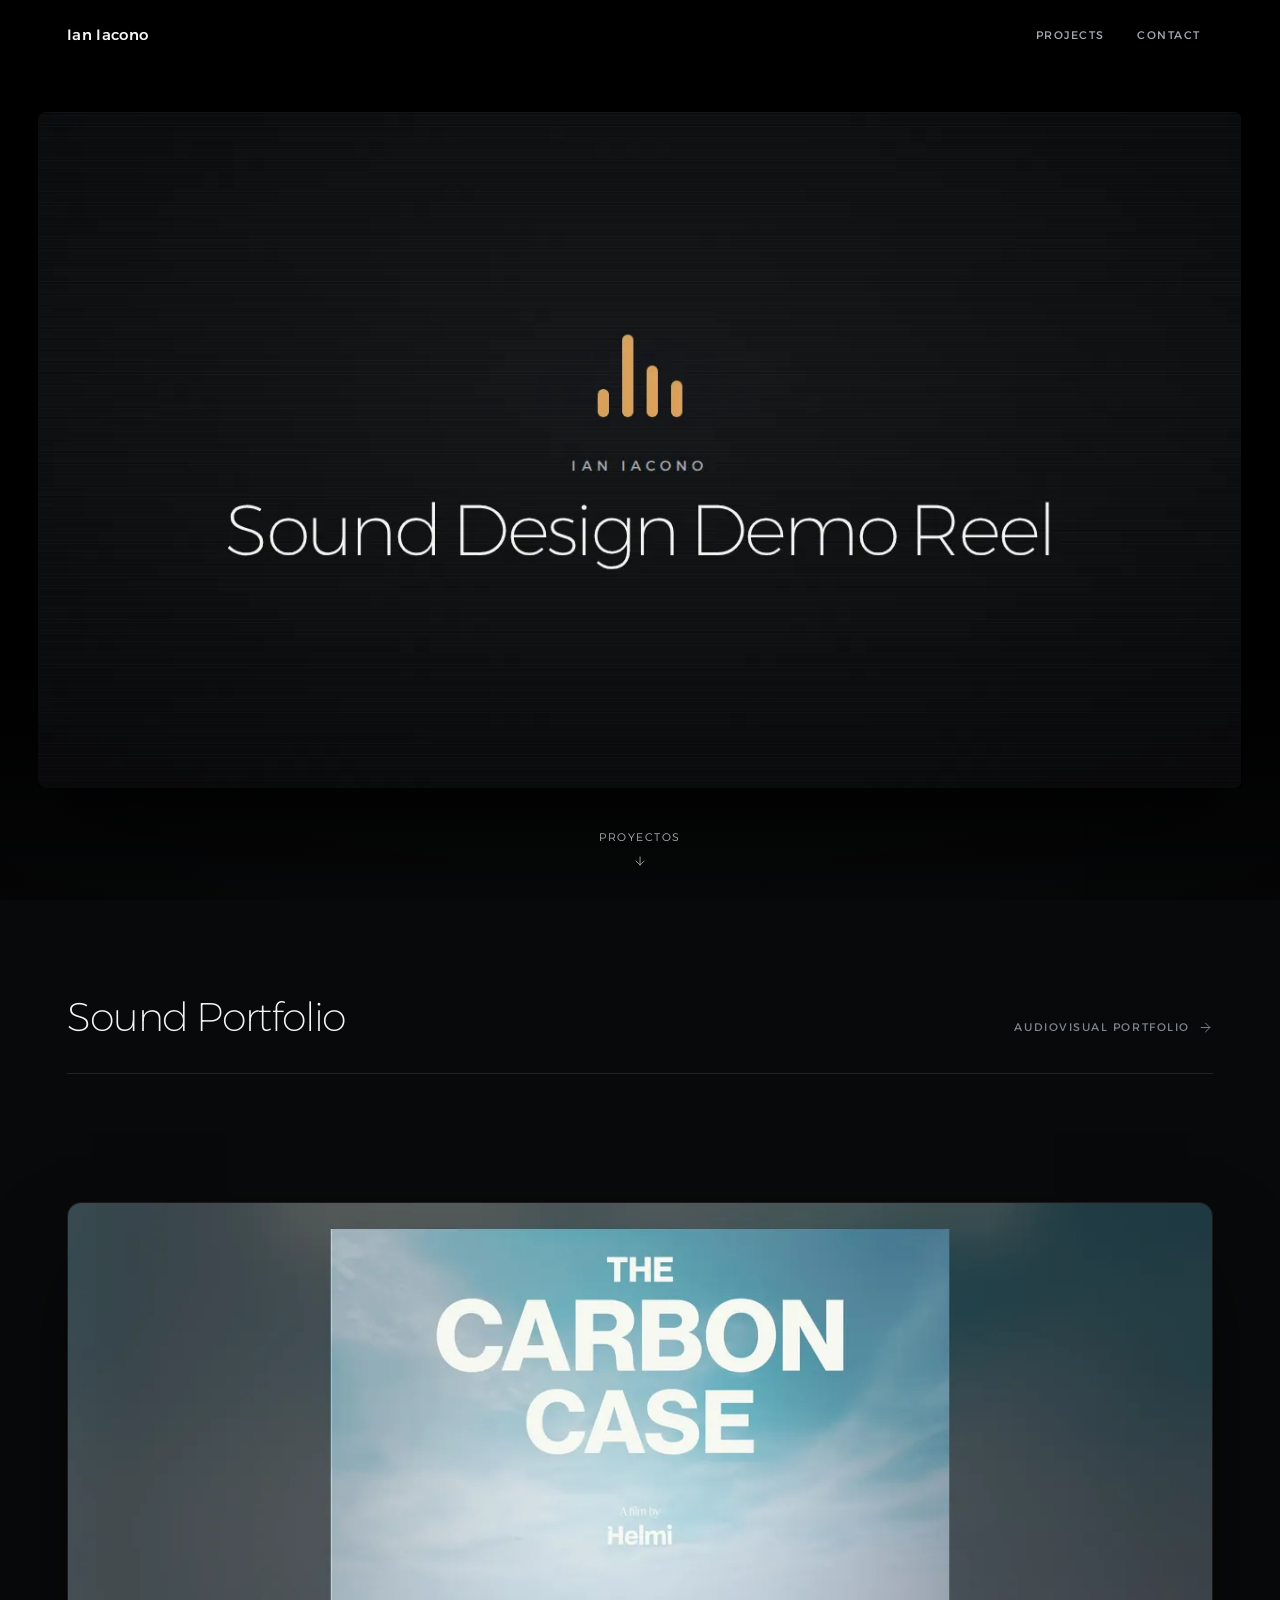
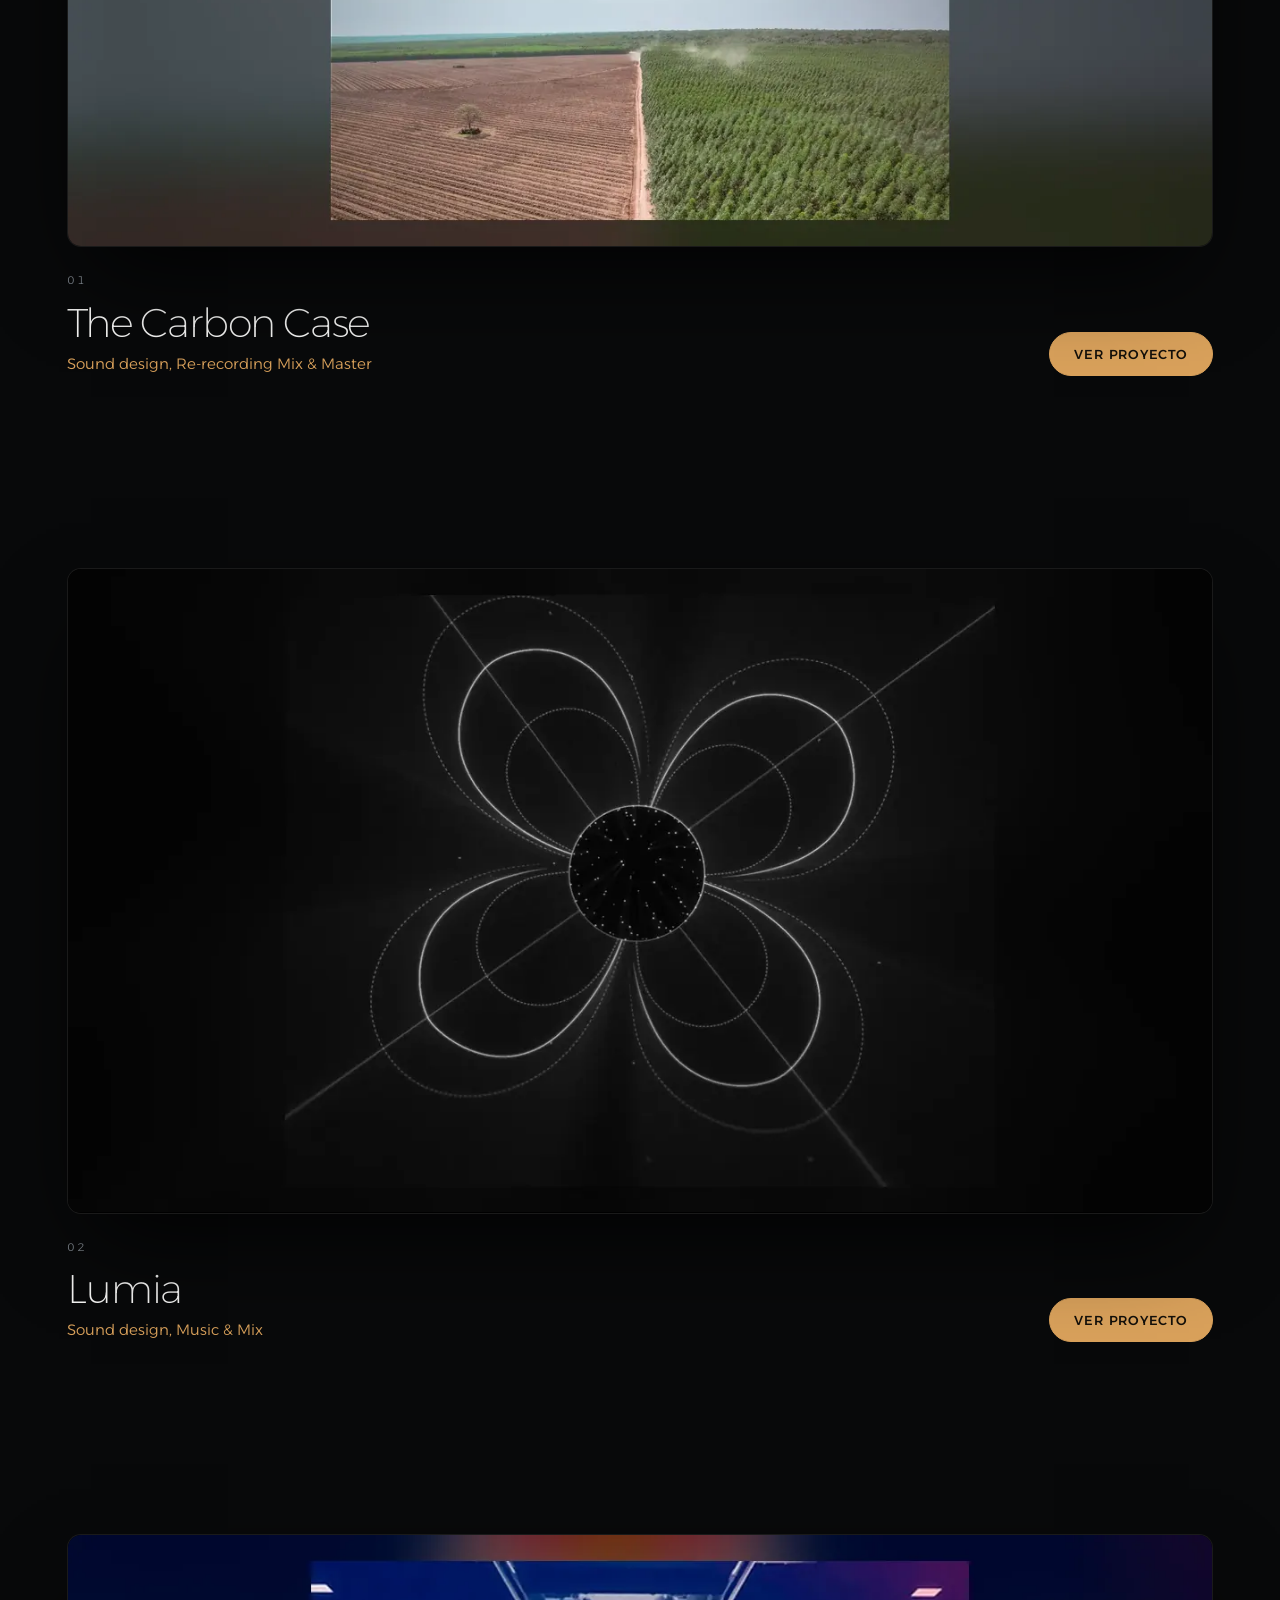
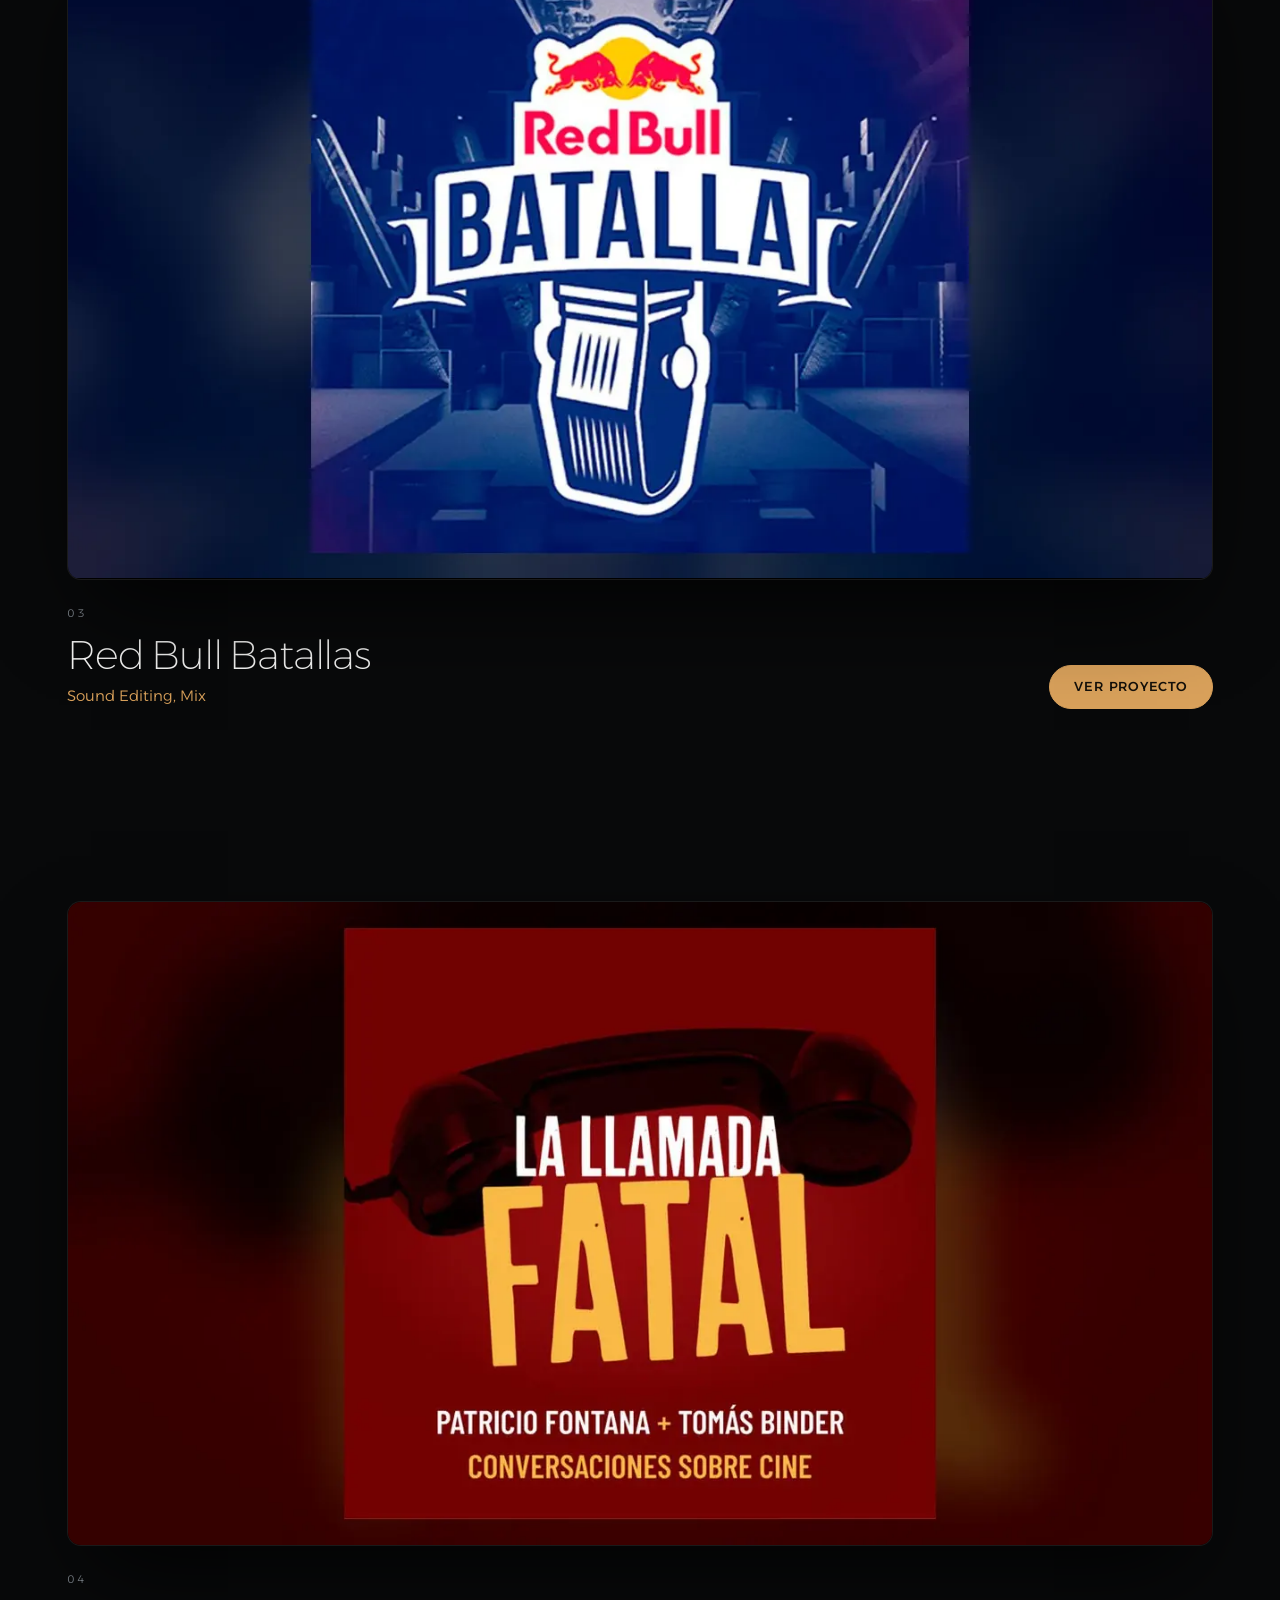
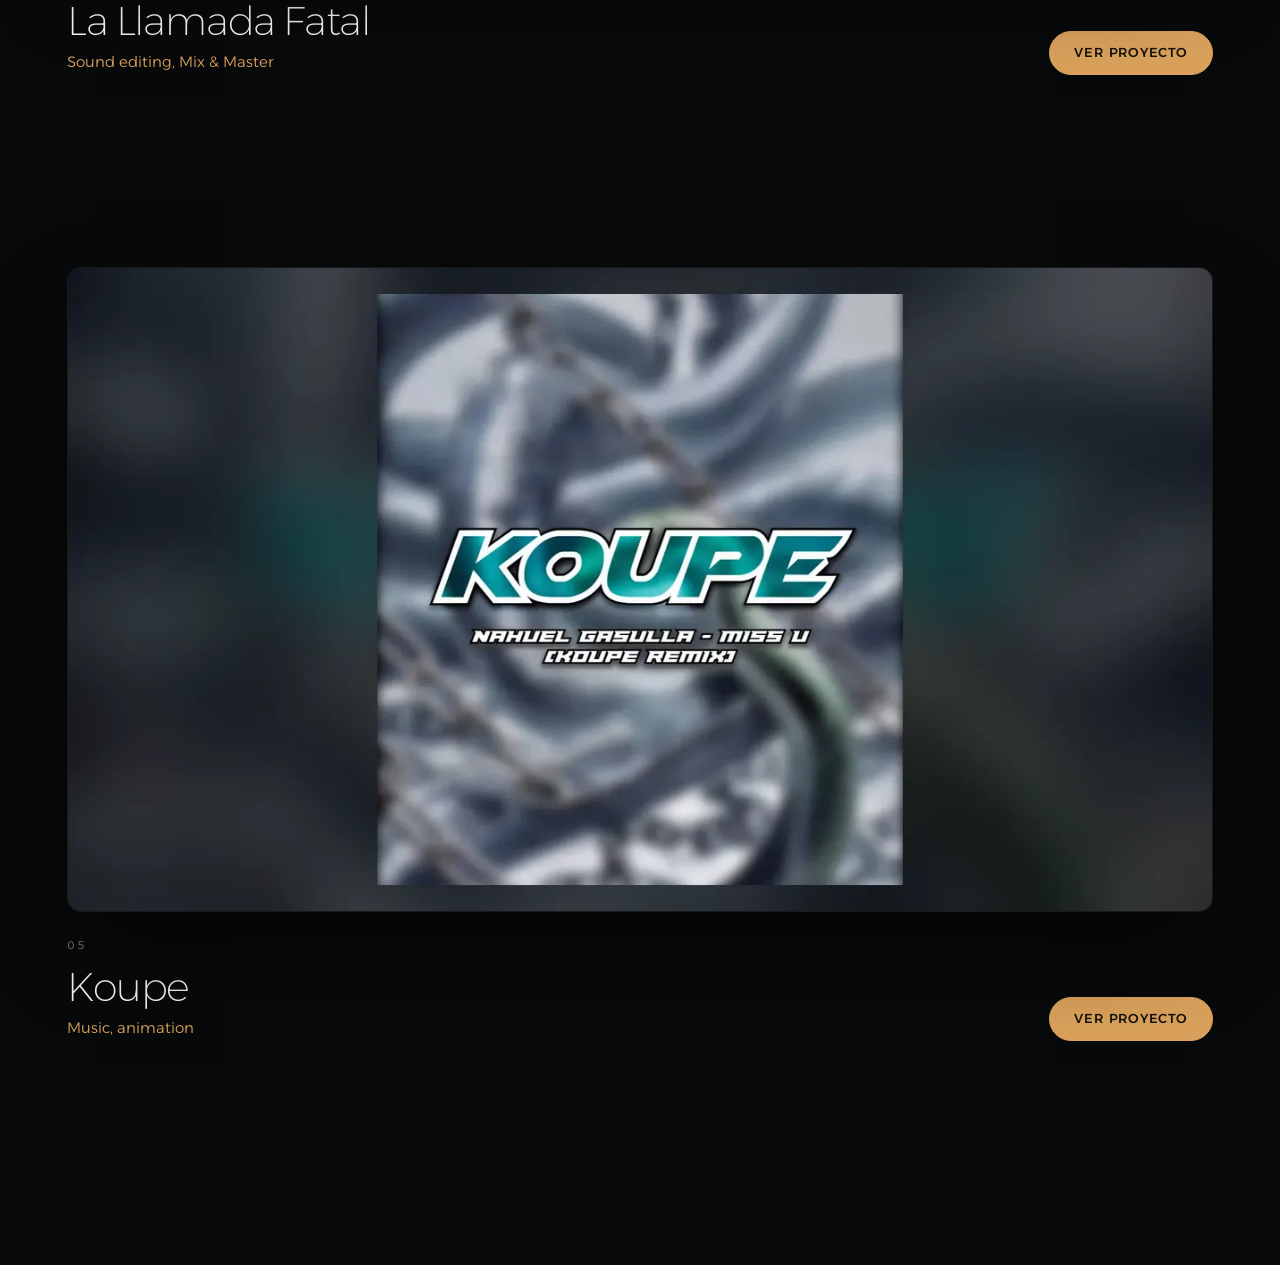
==== b/index.html @ d5c48c67 "Migracion completa del sitio Carrd a estatico (dos versiones) Reemplaza la landing de Carrd por un s" ====
<!doctype html>
<html lang="es" class="no-js">
<head>

  <!-- ======================================================================
       DATOS DE LA PAGINA
       Esto es lo que ve Google y lo que aparece cuando compartis el link.
       Para cambiar el titulo o la descripcion, edita las lineas de abajo.
       ====================================================================== -->

  <meta charset="utf-8">
  <meta name="viewport" content="width=device-width, initial-scale=1">

  <title>Ian Iacono — Sound Portfolio</title>
  <meta name="description" content="Ian Iacono — sound design, mezcla y master. Portfolio de sonido y audiovisual: The Carbon Case, Lumia, Red Bull Batallas, La Llamada Fatal y Koupe.">

  <!-- IMPORTANTE: cuando tengas tu dominio propio, cambia
       "https://ianiacono.vercel.app" por tu direccion en las 4 lineas marcadas con DOMINIO -->
  <link rel="canonical" href="https://ianiacono.vercel.app/b/">                                    <!-- DOMINIO -->

  <!-- Como se ve el link al compartirlo en WhatsApp, Instagram, etc. -->
  <meta property="og:type" content="website">
  <meta property="og:site_name" content="Ian Iacono">
  <meta property="og:title" content="Ian Iacono — Sound Portfolio">
  <meta property="og:description" content="Ian Iacono — sound design, mezcla y master. Portfolio de sonido y audiovisual: The Carbon Case, Lumia, Red Bull Batallas, La Llamada Fatal y Koupe.">
  <meta property="og:url" content="https://ianiacono.vercel.app/b/">                               <!-- DOMINIO -->
  <meta property="og:image" content="https://ianiacono.vercel.app/assets/img/og.jpg">       <!-- DOMINIO -->
  <meta property="og:image:width" content="1200">
  <meta property="og:image:height" content="630">
  <meta property="og:image:alt" content="Ian Iacono — Sound Portfolio">
  <meta property="og:locale" content="es_AR">

  <meta name="twitter:card" content="summary_large_image">
  <meta name="twitter:title" content="Ian Iacono — Sound Portfolio">
  <meta name="twitter:description" content="Ian Iacono — sound design, mezcla y master. Portfolio de sonido y audiovisual: The Carbon Case, Lumia, Red Bull Batallas, La Llamada Fatal y Koupe.">
  <meta name="twitter:image" content="https://ianiacono.vercel.app/assets/img/og.jpg">      <!-- DOMINIO -->

  <meta name="theme-color" content="#08090a">
  <meta name="color-scheme" content="dark">

  <!-- Iconos de la pestana del navegador y del celular -->
  <link rel="icon" href="/favicon.ico" sizes="32x32">
  <link rel="icon" href="/assets/img/icon.svg" type="image/svg+xml">
  <link rel="apple-touch-icon" href="/apple-touch-icon.png">

  <!-- Las tipografias estan en este mismo sitio: no dependemos de nadie -->
  <link rel="preload" href="/assets/fonts/alexandria-latin.woff2" as="font" type="font/woff2" crossorigin>

  <!-- La imagen de espera del reel es lo primero grande que se ve: se pide con prioridad -->
  <link rel="preload" href="/assets/img/reel-poster.webp" as="image" fetchpriority="high">

  <link rel="stylesheet" href="/css/style.css">
</head>

<body data-site-name="Ian Iacono">

  <a class="skip-link" href="#main">Saltar al contenido</a>

    <!-- ==========================================================================
         BARRA DE NAVEGACION  —  aparece fija arriba en todas las paginas
         ========================================================================== -->
  <header class="nav">
    <div class="nav__inner">
      <a class="nav__name" href="#home">Ian Iacono</a>
      <nav class="nav__links" aria-label="Navegacion principal">
        <a class="nav__link" href="#projects">Projects</a>
        <a class="nav__link" href="#contact">Contact</a>
      </nav>
    </div>
  </header>

  <main id="main">

    <!-- ==========================================================================
         SECCION 1 de 12  —  HOME / SOUND PORTFOLIO   (direccion: # o #home)
         ========================================================================== -->
    <section class="page" id="home" data-title="Sound Portfolio">
      <!-- Reel principal. El video de fondo es el mismo, agrandado y borroso. -->
      <div class="hero">
        <div class="hero__bg" aria-hidden="true">
          <video src="/assets/video/reel.mp4" muted loop playsinline preload="none"
                 tabindex="-1" data-hero-bg></video>
        </div>

        <div class="hero__frame">
          <div class="player" data-hero-main>
            <video data-src="/assets/video/reel.mp4" preload="none" loop playsinline muted
                   poster="/assets/img/reel-poster.webp"
                   width="1280" height="720"
                   aria-label="Demo reel de sound design de Ian Iacono"></video>

            <div class="player__controls">
              <button type="button" class="player__mute" aria-pressed="false" aria-label="Activar sonido">
                <svg class="icon-off" viewBox="0 0 24 24" fill="none" stroke="currentColor" stroke-width="1.5" stroke-linecap="round" stroke-linejoin="round" aria-hidden="true"><path d="M11 5 6 9H3v6h3l5 4V5Z"/><path d="m22 9-6 6M16 9l6 6"/></svg><svg class="icon-on" viewBox="0 0 24 24" fill="none" stroke="currentColor" stroke-width="1.5" stroke-linecap="round" stroke-linejoin="round" aria-hidden="true"><path d="M11 5 6 9H3v6h3l5 4V5Z"/><path d="M16 9a4 4 0 0 1 0 6"/><path d="M19 6a8 8 0 0 1 0 12"/></svg>
              </button>
              <input type="range" class="player__scrub" min="0" max="1000" value="0" step="1"
                     aria-label="Linea de tiempo del video">
              <span class="player__time" aria-hidden="true">0:00 / 0:00</span>
            </div>
          </div>
        </div>

        <a class="hero__scroll" href="#projects">
          <span>Proyectos</span>
          <svg viewBox="0 0 24 24" fill="none" stroke="currentColor" stroke-width="1.5" stroke-linecap="round" stroke-linejoin="round" aria-hidden="true"><path d="M12 5v14M5 12l7 7 7-7"/></svg>
        </a>
      </div>

      <div class="wrap page__body page__body--after-hero" id="projects">
      <div class="section-head reveal">
        <h1 class="section-head__title">Sound Portfolio</h1>
        <a class="section-head__switch" href="#audiovisual">
          <span>Audiovisual Portfolio</span>
          <svg viewBox="0 0 24 24" fill="none" stroke="currentColor" stroke-width="1.5" stroke-linecap="round" stroke-linejoin="round" aria-hidden="true"><path d="M5 12h14M12 5l7 7-7 7"/></svg>
        </a>
      </div>


        <!-- FEED DE VIDEOS. Cada <article> es un proyecto.
             El video arranca solo cuando entra en pantalla.                  -->
        <div class="feed">
        <article class="feed__item reveal">
          <div class="feed__player">
            <div class="player">
              <video data-src="/assets/video/reel.mp4" preload="none" loop playsinline muted
                     poster="/assets/img/poster/the-carbon-case.webp" width="1280" height="720"
                     aria-label="The Carbon Case — video del proyecto"></video>
              <div class="player__controls">
                <button type="button" class="player__mute" aria-pressed="false" aria-label="Activar sonido">
                  <svg class="icon-off" viewBox="0 0 24 24" fill="none" stroke="currentColor" stroke-width="1.5" stroke-linecap="round" stroke-linejoin="round" aria-hidden="true"><path d="M11 5 6 9H3v6h3l5 4V5Z"/><path d="m22 9-6 6M16 9l6 6"/></svg><svg class="icon-on" viewBox="0 0 24 24" fill="none" stroke="currentColor" stroke-width="1.5" stroke-linecap="round" stroke-linejoin="round" aria-hidden="true"><path d="M11 5 6 9H3v6h3l5 4V5Z"/><path d="M16 9a4 4 0 0 1 0 6"/><path d="M19 6a8 8 0 0 1 0 12"/></svg>
                </button>
                <input type="range" class="player__scrub" min="0" max="1000" value="0" step="1"
                       aria-label="Linea de tiempo del video de The Carbon Case">
                <span class="player__time" aria-hidden="true">0:00 / 0:00</span>
              </div>
            </div>
          </div>

          <div class="feed__meta">
            <div>
              <p class="feed__index">01</p>
              <h2 class="feed__title">The Carbon Case</h2>
              <p class="feed__role">Sound design, Re-recording Mix &amp; Master</p>
            </div>
            <a class="btn btn--primary" href="#thecarboncase">Ver proyecto</a>
          </div>
        </article>

        <article class="feed__item reveal">
          <div class="feed__player">
            <div class="player">
              <video data-src="/assets/video/reel.mp4" preload="none" loop playsinline muted
                     poster="/assets/img/poster/lumia.webp" width="1280" height="720"
                     aria-label="Lumia — video del proyecto"></video>
              <div class="player__controls">
                <button type="button" class="player__mute" aria-pressed="false" aria-label="Activar sonido">
                  <svg class="icon-off" viewBox="0 0 24 24" fill="none" stroke="currentColor" stroke-width="1.5" stroke-linecap="round" stroke-linejoin="round" aria-hidden="true"><path d="M11 5 6 9H3v6h3l5 4V5Z"/><path d="m22 9-6 6M16 9l6 6"/></svg><svg class="icon-on" viewBox="0 0 24 24" fill="none" stroke="currentColor" stroke-width="1.5" stroke-linecap="round" stroke-linejoin="round" aria-hidden="true"><path d="M11 5 6 9H3v6h3l5 4V5Z"/><path d="M16 9a4 4 0 0 1 0 6"/><path d="M19 6a8 8 0 0 1 0 12"/></svg>
                </button>
                <input type="range" class="player__scrub" min="0" max="1000" value="0" step="1"
                       aria-label="Linea de tiempo del video de Lumia">
                <span class="player__time" aria-hidden="true">0:00 / 0:00</span>
              </div>
            </div>
          </div>

          <div class="feed__meta">
            <div>
              <p class="feed__index">02</p>
              <h2 class="feed__title">Lumia</h2>
              <p class="feed__role">Sound design, Music &amp; Mix</p>
            </div>
            <a class="btn btn--primary" href="#lumia">Ver proyecto</a>
          </div>
        </article>

        <article class="feed__item reveal">
          <div class="feed__player">
            <div class="player">
              <video data-src="/assets/video/reel.mp4" preload="none" loop playsinline muted
                     poster="/assets/img/poster/red-bull-batallas.webp" width="1280" height="720"
                     aria-label="Red Bull Batallas — video del proyecto"></video>
              <div class="player__controls">
                <button type="button" class="player__mute" aria-pressed="false" aria-label="Activar sonido">
                  <svg class="icon-off" viewBox="0 0 24 24" fill="none" stroke="currentColor" stroke-width="1.5" stroke-linecap="round" stroke-linejoin="round" aria-hidden="true"><path d="M11 5 6 9H3v6h3l5 4V5Z"/><path d="m22 9-6 6M16 9l6 6"/></svg><svg class="icon-on" viewBox="0 0 24 24" fill="none" stroke="currentColor" stroke-width="1.5" stroke-linecap="round" stroke-linejoin="round" aria-hidden="true"><path d="M11 5 6 9H3v6h3l5 4V5Z"/><path d="M16 9a4 4 0 0 1 0 6"/><path d="M19 6a8 8 0 0 1 0 12"/></svg>
                </button>
                <input type="range" class="player__scrub" min="0" max="1000" value="0" step="1"
                       aria-label="Linea de tiempo del video de Red Bull Batallas">
                <span class="player__time" aria-hidden="true">0:00 / 0:00</span>
              </div>
            </div>
          </div>

          <div class="feed__meta">
            <div>
              <p class="feed__index">03</p>
              <h2 class="feed__title">Red Bull Batallas</h2>
              <p class="feed__role">Sound Editing, Mix</p>
            </div>
            <a class="btn btn--primary" href="#redbull">Ver proyecto</a>
          </div>
        </article>

        <article class="feed__item reveal">
          <div class="feed__player">
            <div class="player">
              <video data-src="/assets/video/reel.mp4" preload="none" loop playsinline muted
                     poster="/assets/img/poster/la-llamada-fatal.webp" width="1280" height="720"
                     aria-label="La Llamada Fatal — video del proyecto"></video>
              <div class="player__controls">
                <button type="button" class="player__mute" aria-pressed="false" aria-label="Activar sonido">
                  <svg class="icon-off" viewBox="0 0 24 24" fill="none" stroke="currentColor" stroke-width="1.5" stroke-linecap="round" stroke-linejoin="round" aria-hidden="true"><path d="M11 5 6 9H3v6h3l5 4V5Z"/><path d="m22 9-6 6M16 9l6 6"/></svg><svg class="icon-on" viewBox="0 0 24 24" fill="none" stroke="currentColor" stroke-width="1.5" stroke-linecap="round" stroke-linejoin="round" aria-hidden="true"><path d="M11 5 6 9H3v6h3l5 4V5Z"/><path d="M16 9a4 4 0 0 1 0 6"/><path d="M19 6a8 8 0 0 1 0 12"/></svg>
                </button>
                <input type="range" class="player__scrub" min="0" max="1000" value="0" step="1"
                       aria-label="Linea de tiempo del video de La Llamada Fatal">
                <span class="player__time" aria-hidden="true">0:00 / 0:00</span>
              </div>
            </div>
          </div>

          <div class="feed__meta">
            <div>
              <p class="feed__index">04</p>
              <h2 class="feed__title">La Llamada Fatal</h2>
              <p class="feed__role">Sound editing, Mix &amp; Master</p>
            </div>
            <a class="btn btn--primary" href="#lallamada">Ver proyecto</a>
          </div>
        </article>

        <article class="feed__item reveal">
          <div class="feed__player">
            <div class="player">
              <video data-src="/assets/video/reel.mp4" preload="none" loop playsinline muted
                     poster="/assets/img/poster/koupe.webp" width="1280" height="720"
                     aria-label="Koupe — video del proyecto"></video>
              <div class="player__controls">
                <button type="button" class="player__mute" aria-pressed="false" aria-label="Activar sonido">
                  <svg class="icon-off" viewBox="0 0 24 24" fill="none" stroke="currentColor" stroke-width="1.5" stroke-linecap="round" stroke-linejoin="round" aria-hidden="true"><path d="M11 5 6 9H3v6h3l5 4V5Z"/><path d="m22 9-6 6M16 9l6 6"/></svg><svg class="icon-on" viewBox="0 0 24 24" fill="none" stroke="currentColor" stroke-width="1.5" stroke-linecap="round" stroke-linejoin="round" aria-hidden="true"><path d="M11 5 6 9H3v6h3l5 4V5Z"/><path d="M16 9a4 4 0 0 1 0 6"/><path d="M19 6a8 8 0 0 1 0 12"/></svg>
                </button>
                <input type="range" class="player__scrub" min="0" max="1000" value="0" step="1"
                       aria-label="Linea de tiempo del video de Koupe">
                <span class="player__time" aria-hidden="true">0:00 / 0:00</span>
              </div>
            </div>
          </div>

          <div class="feed__meta">
            <div>
              <p class="feed__index">05</p>
              <h2 class="feed__title">Koupe</h2>
              <p class="feed__role">Music, animation</p>
            </div>
            <a class="btn btn--primary" href="#koupe">Ver proyecto</a>
          </div>
        </article>
        </div>
      </div>
    </section>

    <!-- ==========================================================================
         SECCION 2 de 12  —  AUDIOVISUAL PORTFOLIO   (direccion: #audiovisual)
         ========================================================================== -->
    <section class="page" id="audiovisual" data-title="Audiovisual Portfolio" hidden>
      <div class="wrap page__body">
      <div class="section-head reveal">
        <h1 class="section-head__title">Audiovisual Portfolio</h1>
        <a class="section-head__switch" href="#home">
          <span>Sound Portfolio</span>
          <svg viewBox="0 0 24 24" fill="none" stroke="currentColor" stroke-width="1.5" stroke-linecap="round" stroke-linejoin="round" aria-hidden="true"><path d="M5 12h14M12 5l7 7-7 7"/></svg>
        </a>
      </div>


        <div class="feed">
        <article class="feed__item reveal">
          <div class="feed__player">
            <div class="player">
              <video data-src="/assets/video/reel.mp4" preload="none" loop playsinline muted
                     poster="/assets/img/poster/te-lo-aseguro.webp" width="1280" height="720"
                     aria-label="Te Lo Aseguro | Analipsis — video del proyecto"></video>
              <div class="player__controls">
                <button type="button" class="player__mute" aria-pressed="false" aria-label="Activar sonido">
                  <svg class="icon-off" viewBox="0 0 24 24" fill="none" stroke="currentColor" stroke-width="1.5" stroke-linecap="round" stroke-linejoin="round" aria-hidden="true"><path d="M11 5 6 9H3v6h3l5 4V5Z"/><path d="m22 9-6 6M16 9l6 6"/></svg><svg class="icon-on" viewBox="0 0 24 24" fill="none" stroke="currentColor" stroke-width="1.5" stroke-linecap="round" stroke-linejoin="round" aria-hidden="true"><path d="M11 5 6 9H3v6h3l5 4V5Z"/><path d="M16 9a4 4 0 0 1 0 6"/><path d="M19 6a8 8 0 0 1 0 12"/></svg>
                </button>
                <input type="range" class="player__scrub" min="0" max="1000" value="0" step="1"
                       aria-label="Linea de tiempo del video de Te Lo Aseguro | Analipsis">
                <span class="player__time" aria-hidden="true">0:00 / 0:00</span>
              </div>
            </div>
          </div>

          <div class="feed__meta">
            <div>
              <p class="feed__index">01</p>
              <h2 class="feed__title">Te Lo Aseguro | Analipsis</h2>
              <p class="feed__role">V</p>
            </div>
            <a class="btn btn--primary" href="#faiketen">Ver proyecto</a>
          </div>
        </article>

        <article class="feed__item reveal">
          <div class="feed__player">
            <div class="player">
              <video data-src="/assets/video/reel.mp4" preload="none" loop playsinline muted
                     poster="/assets/img/poster/report-travel-media.webp" width="1280" height="720"
                     aria-label="Rèport Travel Media — video del proyecto"></video>
              <div class="player__controls">
                <button type="button" class="player__mute" aria-pressed="false" aria-label="Activar sonido">
                  <svg class="icon-off" viewBox="0 0 24 24" fill="none" stroke="currentColor" stroke-width="1.5" stroke-linecap="round" stroke-linejoin="round" aria-hidden="true"><path d="M11 5 6 9H3v6h3l5 4V5Z"/><path d="m22 9-6 6M16 9l6 6"/></svg><svg class="icon-on" viewBox="0 0 24 24" fill="none" stroke="currentColor" stroke-width="1.5" stroke-linecap="round" stroke-linejoin="round" aria-hidden="true"><path d="M11 5 6 9H3v6h3l5 4V5Z"/><path d="M16 9a4 4 0 0 1 0 6"/><path d="M19 6a8 8 0 0 1 0 12"/></svg>
                </button>
                <input type="range" class="player__scrub" min="0" max="1000" value="0" step="1"
                       aria-label="Linea de tiempo del video de Rèport Travel Media">
                <span class="player__time" aria-hidden="true">0:00 / 0:00</span>
              </div>
            </div>
          </div>

          <div class="feed__meta">
            <div>
              <p class="feed__index">02</p>
              <h2 class="feed__title">Rèport Travel Media</h2>
              <p class="feed__role">Sound editing</p>
            </div>
            <a class="btn btn--primary" href="#reports">Ver proyecto</a>
          </div>
        </article>

        <article class="feed__item reveal">
          <div class="feed__player">
            <div class="player">
              <video data-src="/assets/video/reel.mp4" preload="none" loop playsinline muted
                     poster="/assets/img/poster/detras-del-puesto.webp" width="1280" height="720"
                     aria-label="Detras del Puesto — video del proyecto"></video>
              <div class="player__controls">
                <button type="button" class="player__mute" aria-pressed="false" aria-label="Activar sonido">
                  <svg class="icon-off" viewBox="0 0 24 24" fill="none" stroke="currentColor" stroke-width="1.5" stroke-linecap="round" stroke-linejoin="round" aria-hidden="true"><path d="M11 5 6 9H3v6h3l5 4V5Z"/><path d="m22 9-6 6M16 9l6 6"/></svg><svg class="icon-on" viewBox="0 0 24 24" fill="none" stroke="currentColor" stroke-width="1.5" stroke-linecap="round" stroke-linejoin="round" aria-hidden="true"><path d="M11 5 6 9H3v6h3l5 4V5Z"/><path d="M16 9a4 4 0 0 1 0 6"/><path d="M19 6a8 8 0 0 1 0 12"/></svg>
                </button>
                <input type="range" class="player__scrub" min="0" max="1000" value="0" step="1"
                       aria-label="Linea de tiempo del video de Detras del Puesto">
                <span class="player__time" aria-hidden="true">0:00 / 0:00</span>
              </div>
            </div>
          </div>

          <div class="feed__meta">
            <div>
              <p class="feed__index">03</p>
              <h2 class="feed__title">Detras del Puesto</h2>
              <p class="feed__role">Music, logo animation &amp; audio branding</p>
            </div>
            <a class="btn btn--primary" href="#ddp">Ver proyecto</a>
          </div>
        </article>

        <article class="feed__item reveal">
          <div class="feed__player">
            <div class="player">
              <video data-src="/assets/video/reel.mp4" preload="none" loop playsinline muted
                     poster="/assets/img/poster/report-travel-media-2.webp" width="1280" height="720"
                     aria-label="Rèport Travel Media — video del proyecto"></video>
              <div class="player__controls">
                <button type="button" class="player__mute" aria-pressed="false" aria-label="Activar sonido">
                  <svg class="icon-off" viewBox="0 0 24 24" fill="none" stroke="currentColor" stroke-width="1.5" stroke-linecap="round" stroke-linejoin="round" aria-hidden="true"><path d="M11 5 6 9H3v6h3l5 4V5Z"/><path d="m22 9-6 6M16 9l6 6"/></svg><svg class="icon-on" viewBox="0 0 24 24" fill="none" stroke="currentColor" stroke-width="1.5" stroke-linecap="round" stroke-linejoin="round" aria-hidden="true"><path d="M11 5 6 9H3v6h3l5 4V5Z"/><path d="M16 9a4 4 0 0 1 0 6"/><path d="M19 6a8 8 0 0 1 0 12"/></svg>
                </button>
                <input type="range" class="player__scrub" min="0" max="1000" value="0" step="1"
                       aria-label="Linea de tiempo del video de Rèport Travel Media">
                <span class="player__time" aria-hidden="true">0:00 / 0:00</span>
              </div>
            </div>
          </div>

          <div class="feed__meta">
            <div>
              <p class="feed__index">04</p>
              <h2 class="feed__title">Rèport Travel Media</h2>
              <p class="feed__role">Sound editing</p>
            </div>
            <a class="btn btn--primary" href="#reports">Ver proyecto</a>
          </div>
        </article>

        <article class="feed__item reveal">
          <div class="feed__player">
            <div class="player">
              <video data-src="/assets/video/reel.mp4" preload="none" loop playsinline muted
                     poster="/assets/img/poster/detras-del-puesto-2.webp" width="1280" height="720"
                     aria-label="Detras del Puesto — video del proyecto"></video>
              <div class="player__controls">
                <button type="button" class="player__mute" aria-pressed="false" aria-label="Activar sonido">
                  <svg class="icon-off" viewBox="0 0 24 24" fill="none" stroke="currentColor" stroke-width="1.5" stroke-linecap="round" stroke-linejoin="round" aria-hidden="true"><path d="M11 5 6 9H3v6h3l5 4V5Z"/><path d="m22 9-6 6M16 9l6 6"/></svg><svg class="icon-on" viewBox="0 0 24 24" fill="none" stroke="currentColor" stroke-width="1.5" stroke-linecap="round" stroke-linejoin="round" aria-hidden="true"><path d="M11 5 6 9H3v6h3l5 4V5Z"/><path d="M16 9a4 4 0 0 1 0 6"/><path d="M19 6a8 8 0 0 1 0 12"/></svg>
                </button>
                <input type="range" class="player__scrub" min="0" max="1000" value="0" step="1"
                       aria-label="Linea de tiempo del video de Detras del Puesto">
                <span class="player__time" aria-hidden="true">0:00 / 0:00</span>
              </div>
            </div>
          </div>

          <div class="feed__meta">
            <div>
              <p class="feed__index">05</p>
              <h2 class="feed__title">Detras del Puesto</h2>
              <p class="feed__role">Music, logo animation &amp; audio branding</p>
            </div>
            <a class="btn btn--primary" href="#ddp">Ver proyecto</a>
          </div>
        </article>
        </div>
      </div>
    </section>

    <!-- ==========================================================================
         SECCION 3 de 12  —  PROYECTO: THE CARBON CASE   (direccion: #thecarboncase)
         ========================================================================== -->
    <!-- Para cambiar los textos de este proyecto edita: el <h1> (titulo),
         el parrafo de abajo (el rol) y los dos parrafos ESP / ENG.          -->
    <section class="page" id="thecarboncase" data-title="The Carbon Case" hidden>
      <div class="wrap page__body">
        <div class="project">
        <div class="project__media reveal">
          <div class="embed">
            <iframe src="https://www.youtube-nocookie.com/embed/2TYgE3qMO4k?rel=0&amp;loop=0&amp;controls=1&amp;cc_load_policy=0"
                    title="The Carbon Case — video del proyecto" loading="lazy"
                    allow="accelerometer; clipboard-write; encrypted-media; gyroscope; picture-in-picture; web-share"
                    referrerpolicy="strict-origin-when-cross-origin" allowfullscreen></iframe>
          </div>
        </div>

        <div class="project__info reveal" data-delay="1">
          <h1 class="project__title">The Carbon Case</h1>
          <p class="project__role">Sound design, Re-recording Mix &amp; Master</p>

          <div class="project__text">
            <div class="lang">
              <p class="label lang__label">ESP</p>
              <p class="prose">Cortometraje sobre la creación del cosmos. Realicé el diseño sonoro y la musicalización en su totalidad, utilizando texturas y espacialidad para transmitir la inmensidad, el vacío y la luz del universo. El trabajo concluyó con la mezcla de sonido final.</p>
            </div>
            <div class="lang">
              <p class="label lang__label">ENG</p>
              <p class="prose" lang="en">Short film about the creation of the cosmos. I handled the entire sound design and original score, using spatiality and sound textures to convey empty space, light, and pure immensity, followed by the final audio mix.</p>
            </div>
          </div>

          <div class="project__actions">
            <a class="btn" href="#home"><svg viewBox="0 0 24 24" fill="none" stroke="currentColor" stroke-width="1.5" stroke-linecap="round" stroke-linejoin="round" aria-hidden="true"><path d="M19 12H5M12 19l-7-7 7-7"/></svg><span>Back</span></a>
          </div>
        </div>

        </div>
      </div>
    </section>

    <!-- ==========================================================================
         SECCION 4 de 12  —  PROYECTO: LUMIA   (direccion: #lumia)
         ========================================================================== -->
    <!-- Para cambiar los textos de este proyecto edita: el <h1> (titulo),
         el parrafo de abajo (el rol) y los dos parrafos ESP / ENG.          -->
    <section class="page" id="lumia" data-title="Lumia" hidden>
      <div class="wrap page__body">
        <div class="project">
        <div class="project__media reveal">
          <div class="embed">
            <iframe src="https://www.youtube-nocookie.com/embed/1Q3iFE-h9RM?rel=0&amp;loop=0&amp;controls=1&amp;cc_load_policy=0"
                    title="Lumia — video del proyecto" loading="lazy"
                    allow="accelerometer; clipboard-write; encrypted-media; gyroscope; picture-in-picture; web-share"
                    referrerpolicy="strict-origin-when-cross-origin" allowfullscreen></iframe>
          </div>
          <p class="project__credit">Motion graphics &amp; visuals by @tomicalle.art</p>
        </div>

        <div class="project__info reveal" data-delay="1">
          <h1 class="project__title">Lumia</h1>
          <p class="project__role">Sound design, Music &amp; Mix</p>

          <div class="project__text">
            <div class="lang">
              <p class="label lang__label">ESP</p>
              <p class="prose">Cortometraje sobre la creación del cosmos. Realicé el diseño sonoro y la musicalización en su totalidad, utilizando texturas y espacialidad para transmitir la inmensidad, el vacío y la luz del universo. El trabajo concluyó con la mezcla de sonido final.</p>
            </div>
            <div class="lang">
              <p class="label lang__label">ENG</p>
              <p class="prose" lang="en">Short film about the creation of the cosmos. I handled the entire sound design and original score, using spatiality and sound textures to convey empty space, light, and pure immensity, followed by the final audio mix.</p>
            </div>
          </div>

          <div class="project__actions">
            <a class="btn" href="#home"><svg viewBox="0 0 24 24" fill="none" stroke="currentColor" stroke-width="1.5" stroke-linecap="round" stroke-linejoin="round" aria-hidden="true"><path d="M19 12H5M12 19l-7-7 7-7"/></svg><span>Back</span></a>
          </div>
        </div>

        </div>
      </div>
    </section>

    <!-- ==========================================================================
         SECCION 5 de 12  —  PROYECTO: RED BULL BATALLAS   (direccion: #redbull)
         ========================================================================== -->
    <!-- Para cambiar los textos de este proyecto edita: el <h1> (titulo),
         el parrafo de abajo (el rol) y los dos parrafos ESP / ENG.          -->
    <section class="page" id="redbull" data-title="Red Bull Batallas" hidden>
      <div class="wrap page__body">
        <div class="project">
        <div class="project__media reveal">
          <div class="embed">
            <iframe src="https://www.youtube-nocookie.com/embed/aUop2SCJn10?rel=0&amp;loop=0&amp;controls=1&amp;cc_load_policy=0"
                    title="Red Bull Batallas — video del proyecto" loading="lazy"
                    allow="accelerometer; clipboard-write; encrypted-media; gyroscope; picture-in-picture; web-share"
                    referrerpolicy="strict-origin-when-cross-origin" allowfullscreen></iframe>
          </div>
          <div class="embed">
            <iframe src="https://www.youtube-nocookie.com/embed/ZFDeO8fDAvI?rel=0&amp;loop=0&amp;controls=1&amp;cc_load_policy=0"
                    title="Red Bull Batallas — segundo video del proyecto" loading="lazy"
                    allow="accelerometer; clipboard-write; encrypted-media; gyroscope; picture-in-picture; web-share"
                    referrerpolicy="strict-origin-when-cross-origin" allowfullscreen></iframe>
          </div>
        </div>

        <div class="project__info reveal" data-delay="1">
          <h1 class="project__title">Red Bull Batallas</h1>
          <p class="project__role">Sound Editing, Mix</p>

          <div class="project__text">
            <div class="lang">
              <p class="label lang__label">ESP</p>
              <p class="prose">Limpieza de audio y mezcla para batallas de rap oficiales de Red Bull, asegurando un equilibrio claro entre las voces de los participantes, el publico y la conductora.</p>
            </div>
            <div class="lang">
              <p class="label lang__label">ENG</p>
              <p class="prose" lang="en">Audio cleaning and mixing for official Red Bull rap battles, ensuring a clear balance between the participants&#39; vocals, the host, and the crowd.</p>
            </div>
          </div>

          <div class="project__actions">
            <a class="btn" href="#home"><svg viewBox="0 0 24 24" fill="none" stroke="currentColor" stroke-width="1.5" stroke-linecap="round" stroke-linejoin="round" aria-hidden="true"><path d="M19 12H5M12 19l-7-7 7-7"/></svg><span>Back</span></a>
          </div>
        </div>

        </div>
      </div>
    </section>

    <!-- ==========================================================================
         SECCION 6 de 12  —  PROYECTO: LA LLAMADA FATAL   (direccion: #lallamada)
         ========================================================================== -->
    <!-- Para cambiar los textos de este proyecto edita: el <h1> (titulo),
         el parrafo de abajo (el rol) y los dos parrafos ESP / ENG.          -->
    <section class="page" id="lallamada" data-title="La Llamada Fatal" hidden>
      <div class="wrap page__body">
        <div class="project">
        <div class="project__media reveal">
          <div class="embed embed--audio">
            <iframe src="https://open.spotify.com/embed/episode/3gu56XUbJWXSjcrw7pOc3g?utm_source=generator&amp;theme=0"
                    title="La Llamada Fatal — episodio en Spotify" loading="lazy" width="100%" height="352" frameborder="0"
                    allow="autoplay; clipboard-write; encrypted-media; fullscreen; picture-in-picture"></iframe>
          </div>
          <div class="embed embed--audio">
            <iframe src="https://open.spotify.com/embed/episode/5DJchpRlyf3DZMsiWbYLJX?utm_source=generator&amp;theme=0"
                    title="La Llamada Fatal — segundo episodio en Spotify" loading="lazy" width="100%" height="352" frameborder="0"
                    allow="autoplay; clipboard-write; encrypted-media; fullscreen; picture-in-picture"></iframe>
          </div>
        </div>

        <div class="project__info reveal" data-delay="1">
          <h1 class="project__title">La Llamada Fatal</h1>
          <p class="project__role">Sound editing, Mix &amp; Master</p>

          <div class="project__text">
            <div class="lang">
              <p class="label lang__label">ESP</p>
              <p class="prose">Podcast sobre cine argentino conducido por Tomás Binder y Patricio Fontana. En cada episodio, los creadores conversan con diferentes invitados especiales sobre películas clave, directores y la historia del cine nacional.</p>
            </div>
            <div class="lang">
              <p class="label lang__label">ENG</p>
              <p class="prose" lang="en">Podcast about Argentine cinema hosted by Tomás Binder and Patricio Fontana. In each episode, the creators talk with different special guests about key films, directors, and the history of national cinema.</p>
            </div>
          </div>

          <div class="project__actions">
            <a class="btn" href="#home"><svg viewBox="0 0 24 24" fill="none" stroke="currentColor" stroke-width="1.5" stroke-linecap="round" stroke-linejoin="round" aria-hidden="true"><path d="M19 12H5M12 19l-7-7 7-7"/></svg><span>Back</span></a>
          </div>
        </div>

        </div>
      </div>
    </section>

    <!-- ==========================================================================
         SECCION 7 de 12  —  PROYECTO: DETRAS DEL PUESTO   (direccion: #ddp)
         ========================================================================== -->
    <!-- Para cambiar los textos de este proyecto edita: el <h1> (titulo),
         el parrafo de abajo (el rol) y los dos parrafos ESP / ENG.          -->
    <section class="page" id="ddp" data-title="Detras Del Puesto" hidden>
      <div class="wrap page__body">
        <div class="project project--text">

        <div class="project__info reveal" data-delay="1">
          <h1 class="project__title">Detras Del Puesto</h1>
          <p class="project__role">Music, logo animation &amp; audio branding</p>

          <div class="project__text">
            <div class="lang">
              <p class="label lang__label">ESP</p>
              <p class="prose">Cortometraje sobre la creación del cosmos. Realicé el diseño sonoro y la musicalización en su totalidad, utilizando texturas y espacialidad para transmitir la inmensidad, el vacío y la luz del universo. El trabajo concluyó con la mezcla de sonido final.</p>
            </div>
            <div class="lang">
              <p class="label lang__label">ENG</p>
              <p class="prose" lang="en">Short film about the creation of the cosmos. I handled the entire sound design and original score, using spatiality and sound textures to convey empty space, light, and pure immensity, followed by the final audio mix.</p>
            </div>
          </div>

          <div class="project__actions">
            <a class="btn" href="#home"><svg viewBox="0 0 24 24" fill="none" stroke="currentColor" stroke-width="1.5" stroke-linecap="round" stroke-linejoin="round" aria-hidden="true"><path d="M19 12H5M12 19l-7-7 7-7"/></svg><span>Back</span></a>
          </div>
        </div>

        </div>
      </div>
    </section>

    <!-- ==========================================================================
         SECCION 8 de 12  —  PROYECTO: TE LO ASEGURO | ANALIPSIS   (direccion: #faiketen)
         ========================================================================== -->
    <!-- Para cambiar los textos de este proyecto edita: el <h1> (titulo),
         el parrafo de abajo (el rol) y los dos parrafos ESP / ENG.          -->
    <section class="page" id="faiketen" data-title="Te Lo Aseguro | Analipsis" hidden>
      <div class="wrap page__body">
        <div class="project">
        <div class="project__media reveal">
          <div class="embed">
            <iframe src="https://www.youtube-nocookie.com/embed/2TYgE3qMO4k?rel=0&amp;loop=0&amp;controls=1&amp;cc_load_policy=0"
                    title="Te Lo Aseguro | Analipsis — video del proyecto" loading="lazy"
                    allow="accelerometer; clipboard-write; encrypted-media; gyroscope; picture-in-picture; web-share"
                    referrerpolicy="strict-origin-when-cross-origin" allowfullscreen></iframe>
          </div>
        </div>

        <div class="project__info reveal" data-delay="1">
          <h1 class="project__title">Te Lo Aseguro | Analipsis</h1>
          <p class="project__role">V</p>

          <div class="project__text">
            <div class="lang">
              <p class="prose">Lorem ipsum dolor sit amet consectetur adipiscing elit magna integer, vitae proin aliquet tristique ridiculus suscipit sem mi aliquam, leo sed vel curabitur hendrerit auctor condimentum dui. Interdum nam tempor ultrices ac mattis mus id enim imperdiet erat ridiculus nec, vulputate vestibulum vitae senectus dis lobortis condimentum morbi risus purus tortor. Volutpat class semper sem cras et phasellus per bibendum aliquam metus, egestas lobortis vulputate suspendisse duis suscipit velit nam mattis, sagittis porta tellus curabitur in posuere condimentum torquent placerat.</p>
            </div>
          </div>

          <div class="project__actions">
            <a class="btn" href="#home"><svg viewBox="0 0 24 24" fill="none" stroke="currentColor" stroke-width="1.5" stroke-linecap="round" stroke-linejoin="round" aria-hidden="true"><path d="M19 12H5M12 19l-7-7 7-7"/></svg><span>Back</span></a>
          </div>
        </div>

        </div>
      </div>
    </section>

    <!-- ==========================================================================
         SECCION 9 de 12  —  PROYECTO: RÈPORT TRAVEL MEDIA   (direccion: #reports)
         ========================================================================== -->
    <!-- Para cambiar los textos de este proyecto edita: el <h1> (titulo),
         el parrafo de abajo (el rol) y los dos parrafos ESP / ENG.          -->
    <section class="page" id="reports" data-title="Rèport Travel Media" hidden>
      <div class="wrap page__body">
        <div class="project">
        <div class="project__media reveal">
          <div class="embed">
            <iframe src="https://www.youtube-nocookie.com/embed/2TYgE3qMO4k?rel=0&amp;loop=0&amp;controls=1&amp;cc_load_policy=0"
                    title="Rèport Travel Media — video del proyecto" loading="lazy"
                    allow="accelerometer; clipboard-write; encrypted-media; gyroscope; picture-in-picture; web-share"
                    referrerpolicy="strict-origin-when-cross-origin" allowfullscreen></iframe>
          </div>
        </div>

        <div class="project__info reveal" data-delay="1">
          <h1 class="project__title">Rèport Travel Media</h1>
          <p class="project__role">Sound editing</p>

          <div class="project__text">
            <div class="lang">
              <p class="label lang__label">ESP</p>
              <p class="prose">Cortometraje sobre la creación del cosmos. Realicé el diseño sonoro y la musicalización en su totalidad, utilizando texturas y espacialidad para transmitir la inmensidad, el vacío y la luz del universo. El trabajo concluyó con la mezcla de sonido final.</p>
            </div>
            <div class="lang">
              <p class="label lang__label">ENG</p>
              <p class="prose" lang="en">Short film about the creation of the cosmos. I handled the entire sound design and original score, using spatiality and sound textures to convey empty space, light, and pure immensity, followed by the final audio mix.</p>
            </div>
          </div>

          <div class="project__actions">
            <a class="btn" href="#home"><svg viewBox="0 0 24 24" fill="none" stroke="currentColor" stroke-width="1.5" stroke-linecap="round" stroke-linejoin="round" aria-hidden="true"><path d="M19 12H5M12 19l-7-7 7-7"/></svg><span>Back</span></a>
          </div>
        </div>

        </div>
      </div>
    </section>

    <!-- ==========================================================================
         SECCION 10 de 12  —  PROYECTO: KOUPE   (direccion: #koupe)
         ========================================================================== -->
    <!-- Para cambiar los textos de este proyecto edita: el <h1> (titulo),
         el parrafo de abajo (el rol) y los dos parrafos ESP / ENG.          -->
    <section class="page" id="koupe" data-title="Koupe" hidden>
      <div class="wrap page__body">
        <div class="project">
        <div class="project__media reveal">
          <div class="embed">
            <iframe src="https://www.youtube-nocookie.com/embed/2TYgE3qMO4k?rel=0&amp;loop=0&amp;controls=1&amp;cc_load_policy=0"
                    title="Koupe — video del proyecto" loading="lazy"
                    allow="accelerometer; clipboard-write; encrypted-media; gyroscope; picture-in-picture; web-share"
                    referrerpolicy="strict-origin-when-cross-origin" allowfullscreen></iframe>
          </div>
        </div>

        <div class="project__info reveal" data-delay="1">
          <h1 class="project__title">Koupe</h1>
          <p class="project__role">Music, animation</p>

          <div class="project__text">
            <div class="lang">
              <p class="label lang__label">ESP</p>
              <p class="prose">Cortometraje sobre la creación del cosmos. Realicé el diseño sonoro y la musicalización en su totalidad, utilizando texturas y espacialidad para transmitir la inmensidad, el vacío y la luz del universo. El trabajo concluyó con la mezcla de sonido final.</p>
            </div>
            <div class="lang">
              <p class="label lang__label">ENG</p>
              <p class="prose" lang="en">Short film about the creation of the cosmos. I handled the entire sound design and original score, using spatiality and sound textures to convey empty space, light, and pure immensity, followed by the final audio mix.</p>
            </div>
          </div>

          <div class="project__actions">
            <a class="btn" href="#home"><svg viewBox="0 0 24 24" fill="none" stroke="currentColor" stroke-width="1.5" stroke-linecap="round" stroke-linejoin="round" aria-hidden="true"><path d="M19 12H5M12 19l-7-7 7-7"/></svg><span>Back</span></a>
          </div>
        </div>

        </div>
      </div>
    </section>

    <!-- ==========================================================================
         SECCION 11 de 12  —  PROYECTO: POLVORA PODCAST   (direccion: #section12)
         ========================================================================== -->
    <!-- Para cambiar los textos de este proyecto edita: el <h1> (titulo),
         el parrafo de abajo (el rol) y los dos parrafos ESP / ENG.          -->
    <section class="page" id="section12" data-title="Polvora Podcast" hidden>
      <div class="wrap page__body">
        <div class="project">
        <div class="project__media reveal">
          <div class="embed">
            <iframe src="https://www.youtube-nocookie.com/embed/XWi0vnR9PGU?rel=0&amp;loop=0&amp;controls=1&amp;cc_load_policy=0"
                    title="Polvora Podcast — video del proyecto" loading="lazy"
                    allow="accelerometer; clipboard-write; encrypted-media; gyroscope; picture-in-picture; web-share"
                    referrerpolicy="strict-origin-when-cross-origin" allowfullscreen></iframe>
          </div>
        </div>

        <div class="project__info reveal" data-delay="1">
          <h1 class="project__title">Polvora Podcast</h1>
          <p class="project__role">Video editing</p>

          <div class="project__text">
            <div class="lang">
              <p class="label lang__label">ESP</p>
              <p class="prose">Cortometraje sobre la creación del cosmos. Realicé el diseño sonoro y la musicalización en su totalidad, utilizando texturas y espacialidad para transmitir la inmensidad, el vacío y la luz del universo. El trabajo concluyó con la mezcla de sonido final.</p>
            </div>
            <div class="lang">
              <p class="label lang__label">ENG</p>
              <p class="prose" lang="en">Short film about the creation of the cosmos. I handled the entire sound design and original score, using spatiality and sound textures to convey empty space, light, and pure immensity, followed by the final audio mix.</p>
            </div>
          </div>

          <div class="project__actions">
            <a class="btn" href="#home"><svg viewBox="0 0 24 24" fill="none" stroke="currentColor" stroke-width="1.5" stroke-linecap="round" stroke-linejoin="round" aria-hidden="true"><path d="M19 12H5M12 19l-7-7 7-7"/></svg><span>Back</span></a>
          </div>
        </div>

        </div>
      </div>
    </section>

    <!-- ==========================================================================
         SECCION 12 de 12  —  CONTACT   (direccion: #contact)
         ========================================================================== -->
    <!-- ATENCION: en el Carrd original esta seccion estaba VACIA.
         Se dejo lista para que pegues tus datos. Para activarla, borra las
         lineas que dicen COMENTARIO ABAJO y COMENTARIO ARRIBA, y reemplaza
         el mail y el usuario de Instagram por los tuyos.                     -->
    <section class="page" id="contact" data-title="Contact" hidden>
      <div class="wrap wrap--narrow page__body">
        <div class="page__head reveal">
          <h1 class="project__title">Contact</h1>
        </div>

        <!-- COMENTARIO ABAJO
        <div class="project__actions reveal">
          <a class="btn btn--primary" href="mailto:TUMAIL@ejemplo.com">Escribime</a>
          <a class="btn" href="https://instagram.com/TUUSUARIO" target="_blank" rel="noopener">Instagram</a>
          <a class="btn" href="https://wa.me/5491100000000" target="_blank" rel="noopener">WhatsApp</a>
        </div>
        COMENTARIO ARRIBA -->

      </div>
    </section>
  </main>

    <!-- Scripts al final para que la pagina se vea antes de cargarlos -->
  <script src="/js/main.js" defer></script>
  <script src="/js/player.js" defer></script>

</body>
</html>
---- css/style.css ----
/* ==========================================================================
   IAN IACONO — SOUND PORTFOLIO
   Hoja de estilos unica. Compartida por la Version A (/) y la Version B (/b).

   COMO ESTA ORGANIZADO ESTE ARCHIVO
   01. Sistema de diseno (los "tokens": colores, tamanos, espacios)
   02. Reset y base
   03. Tipografia
   04. Layout y utilidades
   05. Navegacion
   06. Paginas (el router muestra una a la vez)
   07. Hero / reel
   08. Tabs (Sound Portfolio / Audiovisual Portfolio)
   09. Grilla de proyectos
   10. Pagina de proyecto
   11. Botones y links
   12. Reproductor de video propio (solo Version B)
   13. Feed de videos (solo Version B)
   14. Animaciones de entrada
   15. Responsive
   ========================================================================== */


/* ==========================================================================
   01. SISTEMA DE DISENO
   Si queres cambiar los colores del sitio, cambialos SOLO aca.
   Todo lo demas los usa automaticamente.
   ========================================================================== */

:root {
  /* --- Colores ------------------------------------------------------------
     El sitio es oscuro siempre, a proposito: la marca es oscura y las
     portadas y videos son los unicos que ponen color.                       */
  --c-bg:            #08090a;   /* fondo general, casi negro                 */
  --c-bg-sunken:     #050506;   /* fondo mas hundido (barras, pie de video)  */
  --c-bg-raised:     #101214;   /* superficies elevadas (tarjetas)           */
  --c-bg-hover:      #16191c;   /* superficie con el mouse encima            */

  --c-text:          #f4f4f3;   /* texto principal   — contraste 17.4:1      */
  --c-text-muted:    #a8adb2;   /* texto secundario  — contraste  7.8:1      */
  --c-text-faint:    #7e858c;   /* texto terciario   — contraste  4.9:1      */

  --c-accent:        #d9a15b;   /* ambar: el unico color de la interfaz      */
  --c-accent-soft:   #f0c68f;   /* ambar claro para hover                    */

  --c-line:          rgba(255,255,255,.10);  /* lineas finas                 */
  --c-line-strong:   rgba(255,255,255,.24);  /* lineas con enfasis           */

  /* --- Tipografia --------------------------------------------------------- */
  --font: "Alexandria", -apple-system, BlinkMacSystemFont, "Segoe UI", Roboto,
          "Helvetica Neue", Arial, sans-serif;

  /* Escala tipografica fluida: crece sola entre celular y desktop */
  --fs-2xs:  0.6875rem;                          /* 11px — etiquetas         */
  --fs-xs:   0.8125rem;                          /* 13px                     */
  --fs-sm:   0.9375rem;                          /* 15px                     */
  --fs-base: 1.0625rem;                          /* 17px — cuerpo de texto   */
  --fs-lg:   clamp(1.125rem, 0.4vw + 1.05rem, 1.3125rem);
  --fs-xl:   clamp(1.375rem, 1vw + 1.15rem, 1.75rem);
  --fs-2xl:  clamp(1.75rem, 2vw + 1.25rem, 2.5rem);
  --fs-3xl:  clamp(2.25rem, 4.5vw + 1rem, 4rem);
  --fs-4xl:  clamp(2.75rem, 8vw + 0.5rem, 6.5rem);   /* titulo gigante       */

  --lh-tight:  1.05;
  --lh-snug:   1.25;
  --lh-normal: 1.65;   /* cuerpo de texto: comodo para leer                  */

  --ls-tight:  -0.03em;
  --ls-normal: -0.01em;
  --ls-wide:    0.14em;   /* para etiquetas en MAYUSCULA                     */

  /* Medida de linea: entre 60 y 75 caracteres, como pide la buena tipografia */
  --measure: 68ch;

  /* --- Escala de espaciado (base 4px) ------------------------------------- */
  --sp-1:  0.25rem;   /*   4px */
  --sp-2:  0.5rem;    /*   8px */
  --sp-3:  0.75rem;   /*  12px */
  --sp-4:  1rem;      /*  16px */
  --sp-5:  1.5rem;    /*  24px */
  --sp-6:  2rem;      /*  32px */
  --sp-7:  3rem;      /*  48px */
  --sp-8:  4rem;      /*  64px */
  --sp-9:  6rem;      /*  96px */
  --sp-10: 8rem;      /* 128px */
  --sp-11: 12rem;     /* 192px */

  /* --- Radios de esquina --------------------------------------------------- */
  --r-xs:   2px;
  --r-sm:   4px;
  --r-md:   8px;
  --r-lg:  14px;
  --r-full: 999px;

  /* --- Sombras ------------------------------------------------------------- */
  --sh-1: 0 1px 2px rgba(0,0,0,.5);
  --sh-2: 0 10px 34px rgba(0,0,0,.55);
  --sh-3: 0 40px 90px -24px rgba(0,0,0,.85);

  /* --- Movimiento ---------------------------------------------------------- */
  --ease:      cubic-bezier(.2,.65,.25,1);
  --dur-fast:  150ms;
  --dur:       200ms;
  --dur-slow:  250ms;

  /* --- Layout -------------------------------------------------------------- */
  --maxw:    78rem;   /* 1248px — ancho maximo del contenido */
  --maxw-sm: 54rem;
  --gutter:  clamp(1.25rem, 4vw, 3.5rem);
  --nav-h:   4.5rem;

  /* Area minima clickeable (accesibilidad) */
  --tap: 44px;

  color-scheme: dark;
}


/* ==========================================================================
   02. RESET Y BASE
   ========================================================================== */

*, *::before, *::after { box-sizing: border-box; }

* { margin: 0; padding: 0; }

html {
  -webkit-text-size-adjust: 100%;
  scroll-behavior: smooth;
  scroll-padding-top: calc(var(--nav-h) + var(--sp-4));
}

body {
  background: var(--c-bg);
  color: var(--c-text);
  font-family: var(--font);
  font-size: var(--fs-base);
  font-weight: 300;
  line-height: var(--lh-normal);
  letter-spacing: var(--ls-normal);
  -webkit-font-smoothing: antialiased;
  -moz-osx-font-smoothing: grayscale;
  min-height: 100dvh;
  overflow-x: hidden;
  text-rendering: optimizeLegibility;
}

img, picture, video, iframe, svg {
  display: block;
  max-width: 100%;
}

img { height: auto; }

button, input, select, textarea { font: inherit; color: inherit; }

ul, ol { list-style: none; }

/* Foco visible y consistente en TODO lo que se puede tocar con el teclado */
:focus-visible {
  outline: 2px solid var(--c-accent);
  outline-offset: 3px;
  border-radius: var(--r-xs);
}
:focus:not(:focus-visible) { outline: none; }

::selection { background: var(--c-accent); color: #000; }

/* Link para saltar directo al contenido (lectores de pantalla / teclado) */
.skip-link {
  position: absolute;
  top: var(--sp-3);
  left: var(--sp-3);
  z-index: 200;
  padding: var(--sp-3) var(--sp-5);
  background: var(--c-accent);
  color: #000;
  font-size: var(--fs-sm);
  font-weight: 500;
  border-radius: var(--r-sm);
  text-decoration: none;
  transform: translateY(-200%);
  transition: transform var(--dur) var(--ease);
}
.skip-link:focus { transform: translateY(0); }

.visually-hidden {
  position: absolute !important;
  width: 1px; height: 1px;
  padding: 0; margin: -1px;
  overflow: hidden;
  clip: rect(0 0 0 0);
  white-space: nowrap;
  border: 0;
}


/* ==========================================================================
   03. TIPOGRAFIA
   ========================================================================== */

@font-face {
  font-family: "Alexandria";
  src: url("/assets/fonts/alexandria-latin.woff2") format("woff2");
  font-weight: 100 900;          /* una sola fuente cubre todos los pesos */
  font-style: normal;
  font-display: swap;
  unicode-range: U+0000-00FF, U+0131, U+0152-0153, U+02BB-02BC, U+02C6,
                 U+02DA, U+02DC, U+0304, U+0308, U+0329, U+2000-206F,
                 U+20AC, U+2122, U+2191, U+2193, U+2212, U+2215, U+FEFF,
                 U+FFFD;
}
@font-face {
  font-family: "Alexandria";
  src: url("/assets/fonts/alexandria-latin-ext.woff2") format("woff2");
  font-weight: 100 900;
  font-style: normal;
  font-display: swap;
  unicode-range: U+0100-02BA, U+02BD-02C5, U+02C7-02CC, U+02CE-02D7,
                 U+02DD-02FF, U+0304, U+0308, U+0329, U+1D00-1DBF,
                 U+1E00-1E9F, U+1EF2-1EFF, U+2020, U+20A0-20AB, U+20AD-20C0,
                 U+2113, U+2C60-2C7F, U+A720-A7FF;
}

h1, h2, h3, h4 {
  font-weight: 300;
  line-height: var(--lh-tight);
  letter-spacing: var(--ls-tight);
  text-wrap: balance;
}

p { text-wrap: pretty; }

/* Etiqueta chiquita en mayuscula: "ESP", "SOUND DESIGN", etc. */
.label {
  font-size: var(--fs-2xs);
  font-weight: 500;
  letter-spacing: var(--ls-wide);
  text-transform: uppercase;
  color: var(--c-text-faint);
  line-height: 1;
}

/* Parrafos de lectura: medida controlada entre 60 y 75 caracteres */
.prose {
  max-width: var(--measure);
  font-size: var(--fs-base);
  line-height: var(--lh-normal);
  color: var(--c-text-muted);
}


/* ==========================================================================
   04. LAYOUT Y UTILIDADES
   ========================================================================== */

.wrap {
  width: 100%;
  max-width: var(--maxw);
  margin-inline: auto;
  padding-inline: var(--gutter);
}

.wrap--narrow { max-width: var(--maxw-sm); }

/* Linea divisoria fina */
.rule {
  height: 1px;
  background: var(--c-line);
  border: 0;
}

.stack > * + * { margin-top: var(--sp-4); }


/* ==========================================================================
   05. NAVEGACION
   Barra fija arriba: el nombre a la izquierda, los links a la derecha.
   ========================================================================== */

.nav {
  position: fixed;
  inset: 0 0 auto 0;
  z-index: 100;
  height: var(--nav-h);
  display: flex;
  align-items: center;
  transition: background var(--dur-slow) var(--ease),
              border-color var(--dur-slow) var(--ease),
              backdrop-filter var(--dur-slow) var(--ease);
  border-bottom: 1px solid transparent;
}

/* Cuando bajas, la barra se vuelve solida para que se lea siempre */
.nav.is-stuck {
  background: rgba(8,9,10,.78);
  backdrop-filter: blur(14px) saturate(1.4);
  -webkit-backdrop-filter: blur(14px) saturate(1.4);
  border-bottom-color: var(--c-line);
}

/* Degrade suave para que el nombre se lea sobre el video del hero */
.nav::before {
  content: "";
  position: absolute;
  inset: 0;
  background: linear-gradient(to bottom, rgba(0,0,0,.65), transparent);
  opacity: 1;
  transition: opacity var(--dur-slow) var(--ease);
  pointer-events: none;
}
.nav.is-stuck::before { opacity: 0; }

.nav__inner {
  position: relative;
  width: 100%;
  max-width: var(--maxw);
  margin-inline: auto;
  padding-inline: var(--gutter);
  display: flex;
  align-items: center;
  justify-content: space-between;
  gap: var(--sp-5);
}

.nav__name {
  font-size: var(--fs-sm);
  font-weight: 500;
  letter-spacing: 0.02em;
  color: var(--c-text);
  text-decoration: none;
  white-space: nowrap;
  display: inline-flex;
  align-items: center;
  min-height: var(--tap);
  transition: color var(--dur) var(--ease);
}
.nav__name:hover { color: var(--c-accent); }

.nav__links {
  display: flex;
  align-items: center;
  gap: var(--sp-2);
}

.nav__link {
  position: relative;
  display: inline-flex;
  align-items: center;
  min-height: var(--tap);
  padding-inline: var(--sp-3);
  font-size: var(--fs-2xs);
  font-weight: 400;
  letter-spacing: var(--ls-wide);
  text-transform: uppercase;
  color: var(--c-text-muted);
  text-decoration: none;
  transition: color var(--dur) var(--ease);
}
.nav__link::after {
  content: "";
  position: absolute;
  left: var(--sp-3);
  right: var(--sp-3);
  bottom: calc(50% - 0.9em);
  height: 1px;
  background: var(--c-accent);
  transform: scaleX(0);
  transform-origin: left;
  transition: transform var(--dur) var(--ease);
}
.nav__link:hover { color: var(--c-text); }
.nav__link:hover::after { transform: scaleX(1); }


/* ==========================================================================
   06. PAGINAS
   El sitio original de Carrd mostraba una seccion por vez, cambiando el # de
   la direccion. Se mantiene igual: cada <section class="page"> es una pagina.
   ========================================================================== */

.page { display: block; }
.page[hidden] { display: none; }

/* Espacio para que el contenido no quede tapado por la barra fija */
.page__body {
  padding-top: calc(var(--nav-h) + var(--sp-8));
  padding-bottom: var(--sp-10);
}

/* Cuando el bloque viene justo despues del reel, la barra ya no lo tapa */
.page__body--after-hero { padding-top: var(--sp-9); }

/* Encabezado de pagina interna: etiqueta + titulo grande */
.page__head { margin-bottom: var(--sp-8); }


/* ==========================================================================
   07. HERO / REEL
   El video principal, con una copia borrosa de fondo llenando la pantalla.
   ========================================================================== */

.hero {
  position: relative;
  width: 100%;
  min-height: 100svh;
  display: flex;
  align-items: center;
  justify-content: center;
  background: #000;
  overflow: hidden;
  isolation: isolate;
}

/* Capa de fondo: el mismo video, escalado y desenfocado */
.hero__bg {
  position: absolute;
  inset: 0;
  z-index: -2;
  overflow: hidden;
  pointer-events: none;
  background: #000;
}
.hero__bg video,
.hero__bg img {
  position: absolute;
  top: 50%;
  left: 50%;
  width: 128%;
  height: 128%;
  transform: translate(-50%, -50%);
  object-fit: cover;
  filter: blur(56px) brightness(.42) saturate(1.5);
}

/* Vineta: oscurece los bordes para que el video central resalte */
.hero__bg::after {
  content: "";
  position: absolute;
  inset: 0;
  background:
    radial-gradient(120% 90% at 50% 45%, transparent 30%, rgba(0,0,0,.55) 100%),
    linear-gradient(to bottom, rgba(0,0,0,.5), transparent 22%, transparent 72%, rgba(8,9,10,1));
}

.hero__frame {
  position: relative;
  z-index: 1;
  width: min(94vw, calc((100svh - var(--nav-h) - var(--sp-8)) * 16 / 9));
  aspect-ratio: 16 / 9;
  box-shadow: var(--sh-3);
  border-radius: var(--r-sm);
  overflow: hidden;
  background: #000;
}
.hero__frame > iframe,
.hero__frame > video {
  width: 100%;
  height: 100%;
  border: 0;
  object-fit: cover;
}

/* Flecha "seguir bajando" */
.hero__scroll {
  position: absolute;
  bottom: var(--sp-5);
  left: 50%;
  transform: translateX(-50%);
  z-index: 2;
  display: inline-flex;
  flex-direction: column;
  align-items: center;
  gap: var(--sp-2);
  min-height: var(--tap);
  padding: var(--sp-2) var(--sp-4);
  color: var(--c-text-muted);
  text-decoration: none;
  font-size: var(--fs-2xs);
  letter-spacing: var(--ls-wide);
  text-transform: uppercase;
  transition: color var(--dur) var(--ease);
}
.hero__scroll:hover { color: var(--c-text); }
.hero__scroll svg { width: 14px; height: 14px; }


/* ==========================================================================
   08. ENCABEZADO DE SECCION
   El titulo de la parte que estas viendo, y a la derecha el link a la otra.
   En el Carrd original eran estos mismos dos textos, uno al lado del otro.
   ========================================================================== */

.section-head {
  display: flex;
  align-items: baseline;
  justify-content: space-between;
  gap: var(--sp-4) var(--sp-6);
  flex-wrap: wrap;
  padding-bottom: var(--sp-5);
  border-bottom: 1px solid var(--c-line);
  margin-bottom: var(--sp-8);
}

.section-head__title {
  font-size: var(--fs-2xl);
  font-weight: 200;
  letter-spacing: var(--ls-tight);
  line-height: var(--lh-tight);
}

.section-head__switch {
  display: inline-flex;
  align-items: center;
  gap: var(--sp-2);
  min-height: var(--tap);
  padding-inline: var(--sp-2);
  margin-inline-end: calc(var(--sp-2) * -1);
  font-size: var(--fs-2xs);
  font-weight: 400;
  letter-spacing: var(--ls-wide);
  text-transform: uppercase;
  color: var(--c-text-faint);
  text-decoration: none;
  white-space: nowrap;
  transition: color var(--dur) var(--ease);
}
.section-head__switch svg {
  width: 15px; height: 15px;
  transition: transform var(--dur-slow) var(--ease);
}
.section-head__switch:hover { color: var(--c-accent); }
.section-head__switch:hover svg { transform: translateX(3px); }


/* ==========================================================================
   09. GRILLA DE PROYECTOS
   Cada grilla usa una proporcion fija para que las filas queden alineadas:
   cuadrada en Sound Portfolio, 16:9 en Audiovisual Portfolio.
   ========================================================================== */

.grid {
  display: grid;
  grid-template-columns: repeat(3, 1fr);
  align-items: start;
  gap: var(--sp-8) var(--sp-6);
}

.card { position: relative; }

.card__link {
  display: block;
  text-decoration: none;
  color: inherit;
  border-radius: var(--r-md);
}

.card__media {
  position: relative;
  overflow: hidden;
  border-radius: var(--r-md);
  background: var(--c-bg-raised);
  border: 1px solid var(--c-line);
}
/* Proporcion fija por grilla: asi todas las tarjetas de una fila
   terminan a la misma altura y los titulos quedan alineados. */
.card__media--square { aspect-ratio: 1 / 1; }
.card__media--wide   { aspect-ratio: 16 / 9; }

.card__media img {
  width: 100%;
  height: 100%;
  object-fit: cover;
  object-position: center;
  transition: transform 320ms var(--ease),
              filter var(--dur-slow) var(--ease);
  filter: saturate(.82) brightness(.88);
}

/* Velo que se corre al pasar el mouse */
.card__media::after {
  content: "";
  position: absolute;
  inset: 0;
  background: linear-gradient(to top, rgba(0,0,0,.55), transparent 55%);
  opacity: 0;
  transition: opacity var(--dur-slow) var(--ease);
}

.card__link:hover .card__media img,
.card__link:focus-visible .card__media img {
  transform: scale(1.035);
  filter: saturate(1) brightness(1);
}
.card__link:hover .card__media::after,
.card__link:focus-visible .card__media::after { opacity: 1; }

.card__meta {
  display: flex;
  align-items: baseline;
  justify-content: space-between;
  gap: var(--sp-4);
  margin-top: var(--sp-4);
  min-height: var(--tap);
}

.card__title {
  font-size: var(--fs-lg);
  font-weight: 400;
  letter-spacing: var(--ls-normal);
  line-height: var(--lh-snug);
  color: var(--c-text);
  transition: color var(--dur) var(--ease);
}
.card__link:hover .card__title,
.card__link:focus-visible .card__title { color: var(--c-accent); }

.card__arrow {
  flex: none;
  width: 18px; height: 18px;
  color: var(--c-text-faint);
  transform: translateX(-4px);
  opacity: 0;
  transition: transform var(--dur-slow) var(--ease),
              opacity var(--dur-slow) var(--ease),
              color var(--dur) var(--ease);
}
.card__link:hover .card__arrow,
.card__link:focus-visible .card__arrow {
  opacity: 1;
  transform: translateX(0);
  color: var(--c-accent);
}


/* ==========================================================================
   10. PAGINA DE PROYECTO
   Dos columnas: el material (video/audio) a la izquierda, el texto a la derecha.
   ========================================================================== */

.project {
  display: grid;
  grid-template-columns: minmax(0, 1.15fr) minmax(0, 1fr);
  gap: var(--sp-8) var(--sp-9);
  align-items: start;
}

.project__media { display: grid; gap: var(--sp-5); }

.project__credit {
  font-size: var(--fs-xs);
  color: var(--c-text-faint);
  letter-spacing: 0;
}

/* Marco 16:9 para los videos incrustados */
.embed {
  position: relative;
  width: 100%;
  aspect-ratio: 16 / 9;
  overflow: hidden;
  border-radius: var(--r-md);
  border: 1px solid var(--c-line);
  background: #000;
  box-shadow: var(--sh-2);
}
.embed > iframe,
.embed > video {
  position: absolute;
  inset: 0;
  width: 100%;
  height: 100%;
  border: 0;
}

/* Marco para los reproductores de Spotify (son altos, no 16:9) */
.embed--audio {
  aspect-ratio: auto;
  border: 0;
  box-shadow: none;
  border-radius: var(--r-lg);
  background: transparent;
}
.embed--audio > iframe {
  position: static;
  height: 352px;
  border-radius: var(--r-lg);
}

.project__title {
  font-size: var(--fs-3xl);
  font-weight: 200;
  letter-spacing: var(--ls-tight);
  line-height: var(--lh-tight);
  margin-bottom: var(--sp-3);
}

.project__role {
  font-size: var(--fs-lg);
  font-weight: 300;
  line-height: var(--lh-snug);
  color: var(--c-accent);
  letter-spacing: var(--ls-normal);
}

.project__text { margin-top: var(--sp-8); }

/* Bloque de idioma: la etiqueta ESP/ENG arriba y el parrafo debajo */
.lang + .lang { margin-top: var(--sp-6); }
.lang__label {
  display: inline-flex;
  align-items: center;
  gap: var(--sp-2);
  margin-bottom: var(--sp-3);
}
.lang__label::after {
  content: "";
  width: var(--sp-6);
  height: 1px;
  background: var(--c-line-strong);
}

.project__actions {
  margin-top: var(--sp-8);
  display: flex;
  gap: var(--sp-3);
  flex-wrap: wrap;
}


/* ==========================================================================
   11. BOTONES Y LINKS
   ========================================================================== */

.btn {
  display: inline-flex;
  align-items: center;
  justify-content: center;
  gap: var(--sp-2);
  min-height: var(--tap);
  padding: 0 var(--sp-5);
  border: 1px solid var(--c-line-strong);
  border-radius: var(--r-full);
  background: transparent;
  color: var(--c-text);
  font-size: var(--fs-xs);
  font-weight: 400;
  letter-spacing: 0.06em;
  text-transform: uppercase;
  text-decoration: none;
  cursor: pointer;
  white-space: nowrap;
  transition: background var(--dur) var(--ease),
              border-color var(--dur) var(--ease),
              color var(--dur) var(--ease);
}
.btn:hover {
  background: var(--c-text);
  border-color: var(--c-text);
  color: #0a0a0a;
}
.btn svg { width: 15px; height: 15px; flex: none; }

.btn--primary {
  background: var(--c-accent);
  border-color: var(--c-accent);
  color: #14100a;
  font-weight: 500;
}
.btn--primary:hover {
  background: var(--c-accent-soft);
  border-color: var(--c-accent-soft);
  color: #14100a;
}

.btn--ghost { border-color: transparent; color: var(--c-text-muted); }
.btn--ghost:hover { background: var(--c-bg-hover); border-color: var(--c-line); color: var(--c-text); }

.link {
  color: var(--c-accent);
  text-decoration: none;
  border-bottom: 1px solid rgba(217,161,91,.4);
  transition: border-color var(--dur) var(--ease), color var(--dur) var(--ease);
}
.link:hover { color: var(--c-accent-soft); border-bottom-color: var(--c-accent-soft); }


/* ==========================================================================
   12. REPRODUCTOR DE VIDEO PROPIO
   Lo usan el reel del inicio (las dos versiones) y el feed de la Version B.
   Solo dos controles: silencio si/no, y la linea de tiempo.
   ========================================================================== */

.player {
  position: relative;
  width: 100%;
  aspect-ratio: 16 / 9;
  overflow: hidden;
  border-radius: var(--r-md);
  background: #000;
  isolation: isolate;
}

.player video {
  width: 100%;
  height: 100%;
  object-fit: cover;
  background: #000;
}

/* Barra de controles: aparece al pasar el mouse o al enfocar con teclado */
.player__controls {
  position: absolute;
  inset: auto 0 0 0;
  z-index: 2;
  display: flex;
  align-items: center;
  gap: var(--sp-4);
  padding: var(--sp-5) var(--sp-5) var(--sp-4);
  background: linear-gradient(to top, rgba(0,0,0,.82), rgba(0,0,0,.35) 55%, transparent);
  opacity: 0;
  transform: translateY(8px);
  transition: opacity var(--dur-slow) var(--ease),
              transform var(--dur-slow) var(--ease);
}
.player:hover .player__controls,
.player:focus-within .player__controls,
.player.is-touch .player__controls {
  opacity: 1;
  transform: translateY(0);
}

/* Boton de mute / unmute */
.player__mute {
  flex: none;
  display: inline-flex;
  align-items: center;
  justify-content: center;
  width: var(--tap);
  height: var(--tap);
  border: 1px solid var(--c-line-strong);
  border-radius: var(--r-full);
  background: rgba(0,0,0,.45);
  backdrop-filter: blur(8px);
  -webkit-backdrop-filter: blur(8px);
  color: var(--c-text);
  cursor: pointer;
  transition: background var(--dur) var(--ease),
              border-color var(--dur) var(--ease),
              color var(--dur) var(--ease);
}
.player__mute:hover {
  background: var(--c-text);
  border-color: var(--c-text);
  color: #0a0a0a;
}
.player__mute svg { width: 17px; height: 17px; pointer-events: none; }
/* Se muestra un icono u otro segun este silenciado o no */
.player__mute .icon-on  { display: none; }
.player__mute[aria-pressed="false"] .icon-on  { display: block; }
.player__mute[aria-pressed="false"] .icon-off { display: none; }

/* Linea de tiempo: es un <input type="range"> real, asi anda con el teclado */
.player__scrub {
  flex: 1 1 auto;
  min-width: 0;
  height: var(--tap);
  -webkit-appearance: none;
  appearance: none;
  background: transparent;
  cursor: pointer;
}
.player__scrub::-webkit-slider-runnable-track {
  height: 3px;
  border-radius: var(--r-full);
  background: linear-gradient(
    to right,
    var(--c-accent) 0 var(--progress, 0%),
    rgba(255,255,255,.28) var(--progress, 0%) 100%
  );
}
.player__scrub::-moz-range-track {
  height: 3px;
  border-radius: var(--r-full);
  background: rgba(255,255,255,.28);
}
.player__scrub::-moz-range-progress {
  height: 3px;
  border-radius: var(--r-full);
  background: var(--c-accent);
}
.player__scrub::-webkit-slider-thumb {
  -webkit-appearance: none;
  appearance: none;
  width: 13px; height: 13px;
  margin-top: -5px;
  border: 0;
  border-radius: var(--r-full);
  background: var(--c-text);
  box-shadow: var(--sh-1);
  transform: scale(.72);
  transition: transform var(--dur) var(--ease);
}
.player__scrub::-moz-range-thumb {
  width: 13px; height: 13px;
  border: 0;
  border-radius: var(--r-full);
  background: var(--c-text);
  transform: scale(.72);
  transition: transform var(--dur) var(--ease);
}
.player:hover .player__scrub::-webkit-slider-thumb,
.player__scrub:focus-visible::-webkit-slider-thumb { transform: scale(1); }
.player:hover .player__scrub::-moz-range-thumb,
.player__scrub:focus-visible::-moz-range-thumb { transform: scale(1); }

.player__time {
  flex: none;
  font-size: var(--fs-2xs);
  font-variant-numeric: tabular-nums;
  letter-spacing: 0.04em;
  color: var(--c-text-muted);
}


/* ==========================================================================
   13. FEED DE VIDEOS  (solo Version B)
   Los proyectos aparecen como videos a pantalla completa, uno abajo del otro.
   ========================================================================== */

.feed { padding-block: var(--sp-8) var(--sp-9); }

.feed__item + .feed__item { margin-top: var(--sp-11); }

.feed__player {
  position: relative;
  border-radius: var(--r-lg);
  overflow: hidden;
  border: 1px solid var(--c-line);
  box-shadow: var(--sh-3);
  background: #000;
}
.feed__player .player { border-radius: 0; }

/* Numero de orden gigante, detras del titulo */
.feed__index {
  font-size: var(--fs-2xs);
  font-variant-numeric: tabular-nums;
  letter-spacing: var(--ls-wide);
  color: var(--c-text-faint);
}

.feed__meta {
  display: grid;
  grid-template-columns: minmax(0, 1fr) auto;
  align-items: end;
  gap: var(--sp-5) var(--sp-7);
  margin-top: var(--sp-5);
}

.feed__title {
  font-size: var(--fs-2xl);
  font-weight: 200;
  letter-spacing: var(--ls-tight);
  margin-top: var(--sp-3);
}

.feed__role {
  margin-top: var(--sp-2);
  font-size: var(--fs-sm);
  color: var(--c-accent);
  letter-spacing: 0;
}


/* ==========================================================================
   14. ANIMACIONES DE ENTRADA
   Aparecen suavemente al hacer scroll. Se apagan solas si la persona pidio
   "menos movimiento" en la configuracion de su sistema.
   ========================================================================== */

.reveal {
  opacity: 0;
  transform: translateY(18px);
  transition: opacity 620ms var(--ease), transform 620ms var(--ease);
  will-change: opacity, transform;
}
.reveal.is-visible {
  opacity: 1;
  transform: none;
  will-change: auto;
}
/* Escalona la entrada de los elementos de una grilla */
.reveal[data-delay="1"] { transition-delay:  70ms; }
.reveal[data-delay="2"] { transition-delay: 140ms; }
.reveal[data-delay="3"] { transition-delay: 210ms; }
.reveal[data-delay="4"] { transition-delay: 280ms; }

/* Si no hay JavaScript, todo se ve igual: nunca queda contenido invisible */
.no-js .reveal { opacity: 1; transform: none; }

@media (prefers-reduced-motion: reduce) {
  html { scroll-behavior: auto; }
  *, *::before, *::after {
    animation-duration: .001ms !important;
    animation-iteration-count: 1 !important;
    transition-duration: .001ms !important;
    scroll-behavior: auto !important;
  }
  .reveal { opacity: 1; transform: none; }
}


/* ==========================================================================
   15. RESPONSIVE
   Se diseno primero para celular; aca se ajusta lo que hace falta.
   ========================================================================== */

/* --- Tablet y abajo (hasta 900px) --- */
@media (max-width: 900px) {
  .grid { grid-template-columns: repeat(2, 1fr); gap: var(--sp-7) var(--sp-5); }

  .project {
    grid-template-columns: minmax(0, 1fr);
    gap: var(--sp-7);
  }
  .project__text { margin-top: 0; }
}

/* --- Celular (hasta 640px) --- */
@media (max-width: 640px) {
  :root { --nav-h: 4rem; }

  .grid { grid-template-columns: minmax(0, 1fr); gap: var(--sp-7); }

  .hero__frame { width: 100%; border-radius: 0; }
  .hero { min-height: 100svh; }

  .feed__meta { grid-template-columns: minmax(0, 1fr); align-items: start; }
  .feed__player { border-radius: var(--r-md); }

  .player__controls { gap: var(--sp-3); padding: var(--sp-4) var(--sp-3) var(--sp-3); }
  .player__time { display: none; }   /* no entra: se prioriza la barra */

  .embed--audio > iframe { height: 232px; }

  .section-head { margin-bottom: var(--sp-6); }
  .page__body { padding-top: calc(var(--nav-h) + var(--sp-6)); }
}

/* --- Pantallas muy angostas (360px y menos) --- */
@media (max-width: 380px) {
  :root { --gutter: 1rem; }
  .nav__link { padding-inline: var(--sp-2); }
  .nav__links { gap: 0; }
}

/* --- Pantallas grandes (1440px y mas) --- */
@media (min-width: 1440px) {
  :root { --maxw: 84rem; }
}

/* --- Impresion: que se pueda imprimir sin desperdiciar tinta --- */
@media print {
  .nav, .player__controls, .hero__scroll { display: none !important; }
  body { background: #fff; color: #000; }
  .page[hidden] { display: block !important; }
}
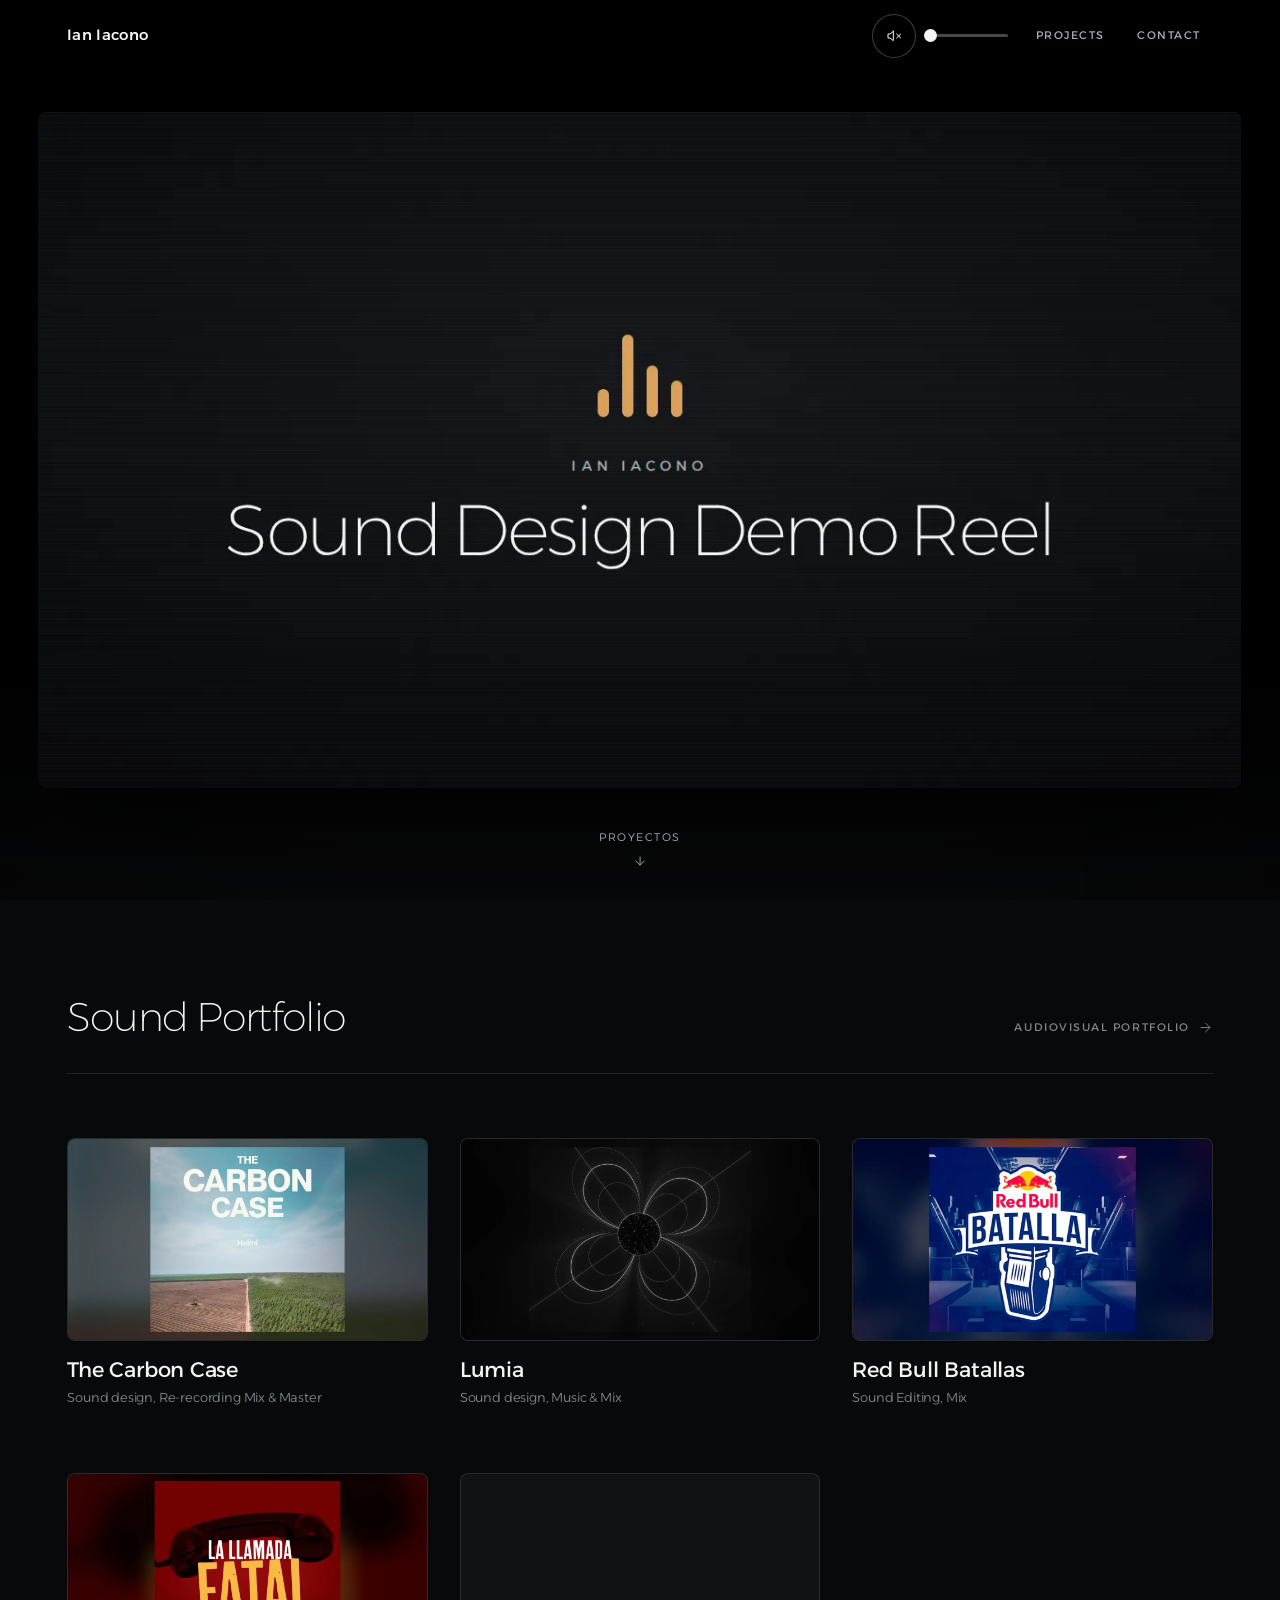
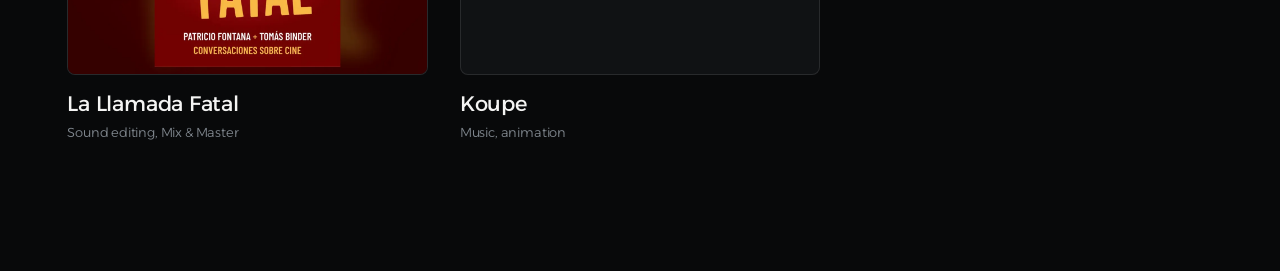
==== commit 5b1f38ba: "Rediseña la Version B: grilla con vista previa y volumen global Reemplaza el feed vertical (un video" ====
--- a/b/index.html
+++ b/b/index.html
@@ -62,10 +62,26 @@
   <header class="nav">
     <div class="nav__inner">
       <a class="nav__name" href="#home">Ian Iacono</a>
-      <nav class="nav__links" aria-label="Navegacion principal">
-        <a class="nav__link" href="#projects">Projects</a>
-        <a class="nav__link" href="#contact">Contact</a>
-      </nav>
+
+      <div class="nav__right">
+        <!-- CONTROL GLOBAL DE SONIDO. Es el unico control de audio de todo
+             el sitio: prende o apaga el volumen de lo que se este
+             reproduciendo (el reel, o el proyecto que estes mirando en la
+             grilla). Los navegadores exigen un click real para permitir
+             sonido, por eso arranca siempre en silencio. -->
+        <div class="audio-control">
+          <button type="button" class="audio-control__toggle" aria-pressed="false" aria-label="Activar sonido del sitio">
+            <svg class="icon-off" viewBox="0 0 24 24" fill="none" stroke="currentColor" stroke-width="1.5" stroke-linecap="round" stroke-linejoin="round" aria-hidden="true"><path d="M11 5 6 9H3v6h3l5 4V5Z"/><path d="m22 9-6 6M16 9l6 6"/></svg><svg class="icon-on" viewBox="0 0 24 24" fill="none" stroke="currentColor" stroke-width="1.5" stroke-linecap="round" stroke-linejoin="round" aria-hidden="true"><path d="M11 5 6 9H3v6h3l5 4V5Z"/><path d="M16 9a4 4 0 0 1 0 6"/><path d="M19 6a8 8 0 0 1 0 12"/></svg>
+          </button>
+          <input type="range" class="audio-control__level" min="0" max="100" value="80" step="1"
+                 aria-label="Volumen del sitio">
+        </div>
+
+        <nav class="nav__links" aria-label="Navegacion principal">
+          <a class="nav__link" href="#projects">Projects</a>
+          <a class="nav__link" href="#contact">Contact</a>
+        </nav>
+      </div>
     </div>
   </header>
 
@@ -89,10 +105,9 @@
                    width="1280" height="720"
                    aria-label="Demo reel de sound design de Ian Iacono"></video>
 
+            <!-- El sonido de este video lo maneja el control del header:
+                 aca solo queda la linea de tiempo. -->
             <div class="player__controls">
-              <button type="button" class="player__mute" aria-pressed="false" aria-label="Activar sonido">
-                <svg class="icon-off" viewBox="0 0 24 24" fill="none" stroke="currentColor" stroke-width="1.5" stroke-linecap="round" stroke-linejoin="round" aria-hidden="true"><path d="M11 5 6 9H3v6h3l5 4V5Z"/><path d="m22 9-6 6M16 9l6 6"/></svg><svg class="icon-on" viewBox="0 0 24 24" fill="none" stroke="currentColor" stroke-width="1.5" stroke-linecap="round" stroke-linejoin="round" aria-hidden="true"><path d="M11 5 6 9H3v6h3l5 4V5Z"/><path d="M16 9a4 4 0 0 1 0 6"/><path d="M19 6a8 8 0 0 1 0 12"/></svg>
-              </button>
               <input type="range" class="player__scrub" min="0" max="1000" value="0" step="1"
                      aria-label="Linea de tiempo del video">
               <span class="player__time" aria-hidden="true">0:00 / 0:00</span>
@@ -116,142 +131,107 @@
       </div>
 
 
-        <!-- FEED DE VIDEOS. Cada <article> es un proyecto.
-             El video arranca solo cuando entra en pantalla.                  -->
-        <div class="feed">
-        <article class="feed__item reveal">
-          <div class="feed__player">
-            <div class="player">
-              <video data-src="/assets/video/reel.mp4" preload="none" loop playsinline muted
-                     poster="/assets/img/poster/the-carbon-case.webp" width="1280" height="720"
-                     aria-label="The Carbon Case — video del proyecto"></video>
-              <div class="player__controls">
-                <button type="button" class="player__mute" aria-pressed="false" aria-label="Activar sonido">
-                  <svg class="icon-off" viewBox="0 0 24 24" fill="none" stroke="currentColor" stroke-width="1.5" stroke-linecap="round" stroke-linejoin="round" aria-hidden="true"><path d="M11 5 6 9H3v6h3l5 4V5Z"/><path d="m22 9-6 6M16 9l6 6"/></svg><svg class="icon-on" viewBox="0 0 24 24" fill="none" stroke="currentColor" stroke-width="1.5" stroke-linecap="round" stroke-linejoin="round" aria-hidden="true"><path d="M11 5 6 9H3v6h3l5 4V5Z"/><path d="M16 9a4 4 0 0 1 0 6"/><path d="M19 6a8 8 0 0 1 0 12"/></svg>
-                </button>
-                <input type="range" class="player__scrub" min="0" max="1000" value="0" step="1"
-                       aria-label="Linea de tiempo del video de The Carbon Case">
-                <span class="player__time" aria-hidden="true">0:00 / 0:00</span>
-              </div>
-            </div>
-          </div>
-
-          <div class="feed__meta">
-            <div>
-              <p class="feed__index">01</p>
-              <h2 class="feed__title">The Carbon Case</h2>
-              <p class="feed__role">Sound design, Re-recording Mix &amp; Master</p>
-            </div>
-            <a class="btn btn--primary" href="#thecarboncase">Ver proyecto</a>
-          </div>
-        </article>
-
-        <article class="feed__item reveal">
-          <div class="feed__player">
-            <div class="player">
-              <video data-src="/assets/video/reel.mp4" preload="none" loop playsinline muted
-                     poster="/assets/img/poster/lumia.webp" width="1280" height="720"
-                     aria-label="Lumia — video del proyecto"></video>
-              <div class="player__controls">
-                <button type="button" class="player__mute" aria-pressed="false" aria-label="Activar sonido">
-                  <svg class="icon-off" viewBox="0 0 24 24" fill="none" stroke="currentColor" stroke-width="1.5" stroke-linecap="round" stroke-linejoin="round" aria-hidden="true"><path d="M11 5 6 9H3v6h3l5 4V5Z"/><path d="m22 9-6 6M16 9l6 6"/></svg><svg class="icon-on" viewBox="0 0 24 24" fill="none" stroke="currentColor" stroke-width="1.5" stroke-linecap="round" stroke-linejoin="round" aria-hidden="true"><path d="M11 5 6 9H3v6h3l5 4V5Z"/><path d="M16 9a4 4 0 0 1 0 6"/><path d="M19 6a8 8 0 0 1 0 12"/></svg>
-                </button>
-                <input type="range" class="player__scrub" min="0" max="1000" value="0" step="1"
-                       aria-label="Linea de tiempo del video de Lumia">
-                <span class="player__time" aria-hidden="true">0:00 / 0:00</span>
-              </div>
-            </div>
-          </div>
-
-          <div class="feed__meta">
-            <div>
-              <p class="feed__index">02</p>
-              <h2 class="feed__title">Lumia</h2>
-              <p class="feed__role">Sound design, Music &amp; Mix</p>
-            </div>
-            <a class="btn btn--primary" href="#lumia">Ver proyecto</a>
-          </div>
-        </article>
-
-        <article class="feed__item reveal">
-          <div class="feed__player">
-            <div class="player">
-              <video data-src="/assets/video/reel.mp4" preload="none" loop playsinline muted
-                     poster="/assets/img/poster/red-bull-batallas.webp" width="1280" height="720"
-                     aria-label="Red Bull Batallas — video del proyecto"></video>
-              <div class="player__controls">
-                <button type="button" class="player__mute" aria-pressed="false" aria-label="Activar sonido">
-                  <svg class="icon-off" viewBox="0 0 24 24" fill="none" stroke="currentColor" stroke-width="1.5" stroke-linecap="round" stroke-linejoin="round" aria-hidden="true"><path d="M11 5 6 9H3v6h3l5 4V5Z"/><path d="m22 9-6 6M16 9l6 6"/></svg><svg class="icon-on" viewBox="0 0 24 24" fill="none" stroke="currentColor" stroke-width="1.5" stroke-linecap="round" stroke-linejoin="round" aria-hidden="true"><path d="M11 5 6 9H3v6h3l5 4V5Z"/><path d="M16 9a4 4 0 0 1 0 6"/><path d="M19 6a8 8 0 0 1 0 12"/></svg>
-                </button>
-                <input type="range" class="player__scrub" min="0" max="1000" value="0" step="1"
-                       aria-label="Linea de tiempo del video de Red Bull Batallas">
-                <span class="player__time" aria-hidden="true">0:00 / 0:00</span>
-              </div>
-            </div>
-          </div>
-
-          <div class="feed__meta">
-            <div>
-              <p class="feed__index">03</p>
-              <h2 class="feed__title">Red Bull Batallas</h2>
-              <p class="feed__role">Sound Editing, Mix</p>
-            </div>
-            <a class="btn btn--primary" href="#redbull">Ver proyecto</a>
-          </div>
-        </article>
-
-        <article class="feed__item reveal">
-          <div class="feed__player">
-            <div class="player">
-              <video data-src="/assets/video/reel.mp4" preload="none" loop playsinline muted
-                     poster="/assets/img/poster/la-llamada-fatal.webp" width="1280" height="720"
-                     aria-label="La Llamada Fatal — video del proyecto"></video>
-              <div class="player__controls">
-                <button type="button" class="player__mute" aria-pressed="false" aria-label="Activar sonido">
-                  <svg class="icon-off" viewBox="0 0 24 24" fill="none" stroke="currentColor" stroke-width="1.5" stroke-linecap="round" stroke-linejoin="round" aria-hidden="true"><path d="M11 5 6 9H3v6h3l5 4V5Z"/><path d="m22 9-6 6M16 9l6 6"/></svg><svg class="icon-on" viewBox="0 0 24 24" fill="none" stroke="currentColor" stroke-width="1.5" stroke-linecap="round" stroke-linejoin="round" aria-hidden="true"><path d="M11 5 6 9H3v6h3l5 4V5Z"/><path d="M16 9a4 4 0 0 1 0 6"/><path d="M19 6a8 8 0 0 1 0 12"/></svg>
-                </button>
-                <input type="range" class="player__scrub" min="0" max="1000" value="0" step="1"
-                       aria-label="Linea de tiempo del video de La Llamada Fatal">
-                <span class="player__time" aria-hidden="true">0:00 / 0:00</span>
-              </div>
-            </div>
-          </div>
-
-          <div class="feed__meta">
-            <div>
-              <p class="feed__index">04</p>
-              <h2 class="feed__title">La Llamada Fatal</h2>
-              <p class="feed__role">Sound editing, Mix &amp; Master</p>
-            </div>
-            <a class="btn btn--primary" href="#lallamada">Ver proyecto</a>
-          </div>
-        </article>
-
-        <article class="feed__item reveal">
-          <div class="feed__player">
-            <div class="player">
-              <video data-src="/assets/video/reel.mp4" preload="none" loop playsinline muted
-                     poster="/assets/img/poster/koupe.webp" width="1280" height="720"
-                     aria-label="Koupe — video del proyecto"></video>
-              <div class="player__controls">
-                <button type="button" class="player__mute" aria-pressed="false" aria-label="Activar sonido">
-                  <svg class="icon-off" viewBox="0 0 24 24" fill="none" stroke="currentColor" stroke-width="1.5" stroke-linecap="round" stroke-linejoin="round" aria-hidden="true"><path d="M11 5 6 9H3v6h3l5 4V5Z"/><path d="m22 9-6 6M16 9l6 6"/></svg><svg class="icon-on" viewBox="0 0 24 24" fill="none" stroke="currentColor" stroke-width="1.5" stroke-linecap="round" stroke-linejoin="round" aria-hidden="true"><path d="M11 5 6 9H3v6h3l5 4V5Z"/><path d="M16 9a4 4 0 0 1 0 6"/><path d="M19 6a8 8 0 0 1 0 12"/></svg>
-                </button>
-                <input type="range" class="player__scrub" min="0" max="1000" value="0" step="1"
-                       aria-label="Linea de tiempo del video de Koupe">
-                <span class="player__time" aria-hidden="true">0:00 / 0:00</span>
-              </div>
-            </div>
-          </div>
-
-          <div class="feed__meta">
-            <div>
-              <p class="feed__index">05</p>
-              <h2 class="feed__title">Koupe</h2>
-              <p class="feed__role">Music, animation</p>
-            </div>
-            <a class="btn btn--primary" href="#koupe">Ver proyecto</a>
-          </div>
+        <!-- GRILLA CON VISTA PREVIA. Cada <article> es un proyecto: al pasar
+             el mouse (o enfocarlo con el teclado) el video arranca solo.     -->
+        <div class="hovergrid">
+        <article class="hovercard reveal" data-delay="0">
+          <a class="hovercard__link card__link" href="#thecarboncase"
+             aria-label="Ver proyecto: The Carbon Case — Sound design, Re-recording Mix &amp; Master">
+            <div class="hovercard__media" style="--glow:#51b6d1">
+              <img class="hovercard__poster" src="/assets/img/poster/the-carbon-case.webp"
+                   width="1280" height="720" alt="" loading="lazy" decoding="async">
+              <video class="hovercard__video" data-src="/assets/video/reel.mp4"
+                     muted loop playsinline preload="none" width="1280" height="720"
+                     aria-hidden="true" tabindex="-1"></video>
+            </div>
+            <div class="card__meta">
+              <div>
+                <h2 class="card__title">The Carbon Case</h2>
+                <p class="hovercard__role">Sound design, Re-recording Mix &amp; Master</p>
+              </div>
+              <svg class="card__arrow" viewBox="0 0 24 24" fill="none" stroke="currentColor" stroke-width="1.5" stroke-linecap="round" stroke-linejoin="round" aria-hidden="true"><path d="M7 17 17 7M9 7h8v8"/></svg>
+            </div>
+          </a>
+        </article>
+
+        <article class="hovercard reveal" data-delay="1">
+          <a class="hovercard__link card__link" href="#lumia"
+             aria-label="Ver proyecto: Lumia — Sound design, Music &amp; Mix">
+            <div class="hovercard__media" style="--glow:#d9a15b">
+              <img class="hovercard__poster" src="/assets/img/poster/lumia.webp"
+                   width="1280" height="720" alt="" loading="lazy" decoding="async">
+              <video class="hovercard__video" data-src="/assets/video/reel.mp4"
+                     muted loop playsinline preload="none" width="1280" height="720"
+                     aria-hidden="true" tabindex="-1"></video>
+            </div>
+            <div class="card__meta">
+              <div>
+                <h2 class="card__title">Lumia</h2>
+                <p class="hovercard__role">Sound design, Music &amp; Mix</p>
+              </div>
+              <svg class="card__arrow" viewBox="0 0 24 24" fill="none" stroke="currentColor" stroke-width="1.5" stroke-linecap="round" stroke-linejoin="round" aria-hidden="true"><path d="M7 17 17 7M9 7h8v8"/></svg>
+            </div>
+          </a>
+        </article>
+
+        <article class="hovercard reveal" data-delay="2">
+          <a class="hovercard__link card__link" href="#redbull"
+             aria-label="Ver proyecto: Red Bull Batallas — Sound Editing, Mix">
+            <div class="hovercard__media" style="--glow:#d12e5e">
+              <img class="hovercard__poster" src="/assets/img/poster/red-bull-batallas.webp"
+                   width="1280" height="720" alt="" loading="lazy" decoding="async">
+              <video class="hovercard__video" data-src="/assets/video/reel.mp4"
+                     muted loop playsinline preload="none" width="1280" height="720"
+                     aria-hidden="true" tabindex="-1"></video>
+            </div>
+            <div class="card__meta">
+              <div>
+                <h2 class="card__title">Red Bull Batallas</h2>
+                <p class="hovercard__role">Sound Editing, Mix</p>
+              </div>
+              <svg class="card__arrow" viewBox="0 0 24 24" fill="none" stroke="currentColor" stroke-width="1.5" stroke-linecap="round" stroke-linejoin="round" aria-hidden="true"><path d="M7 17 17 7M9 7h8v8"/></svg>
+            </div>
+          </a>
+        </article>
+
+        <article class="hovercard reveal" data-delay="0">
+          <a class="hovercard__link card__link" href="#lallamada"
+             aria-label="Ver proyecto: La Llamada Fatal — Sound editing, Mix &amp; Master">
+            <div class="hovercard__media" style="--glow:#d1791f">
+              <img class="hovercard__poster" src="/assets/img/poster/la-llamada-fatal.webp"
+                   width="1280" height="720" alt="" loading="lazy" decoding="async">
+              <video class="hovercard__video" data-src="/assets/video/reel.mp4"
+                     muted loop playsinline preload="none" width="1280" height="720"
+                     aria-hidden="true" tabindex="-1"></video>
+            </div>
+            <div class="card__meta">
+              <div>
+                <h2 class="card__title">La Llamada Fatal</h2>
+                <p class="hovercard__role">Sound editing, Mix &amp; Master</p>
+              </div>
+              <svg class="card__arrow" viewBox="0 0 24 24" fill="none" stroke="currentColor" stroke-width="1.5" stroke-linecap="round" stroke-linejoin="round" aria-hidden="true"><path d="M7 17 17 7M9 7h8v8"/></svg>
+            </div>
+          </a>
+        </article>
+
+        <article class="hovercard reveal" data-delay="1">
+          <a class="hovercard__link card__link" href="#koupe"
+             aria-label="Ver proyecto: Koupe — Music, animation">
+            <div class="hovercard__media" style="--glow:#1fc7d1">
+              <img class="hovercard__poster" src="/assets/img/poster/koupe.webp"
+                   width="1280" height="720" alt="" loading="lazy" decoding="async">
+              <video class="hovercard__video" data-src="/assets/video/reel.mp4"
+                     muted loop playsinline preload="none" width="1280" height="720"
+                     aria-hidden="true" tabindex="-1"></video>
+            </div>
+            <div class="card__meta">
+              <div>
+                <h2 class="card__title">Koupe</h2>
+                <p class="hovercard__role">Music, animation</p>
+              </div>
+              <svg class="card__arrow" viewBox="0 0 24 24" fill="none" stroke="currentColor" stroke-width="1.5" stroke-linecap="round" stroke-linejoin="round" aria-hidden="true"><path d="M7 17 17 7M9 7h8v8"/></svg>
+            </div>
+          </a>
         </article>
         </div>
       </div>
@@ -271,140 +251,105 @@
       </div>
 
 
-        <div class="feed">
-        <article class="feed__item reveal">
-          <div class="feed__player">
-            <div class="player">
-              <video data-src="/assets/video/reel.mp4" preload="none" loop playsinline muted
-                     poster="/assets/img/poster/te-lo-aseguro.webp" width="1280" height="720"
-                     aria-label="Te Lo Aseguro | Analipsis — video del proyecto"></video>
-              <div class="player__controls">
-                <button type="button" class="player__mute" aria-pressed="false" aria-label="Activar sonido">
-                  <svg class="icon-off" viewBox="0 0 24 24" fill="none" stroke="currentColor" stroke-width="1.5" stroke-linecap="round" stroke-linejoin="round" aria-hidden="true"><path d="M11 5 6 9H3v6h3l5 4V5Z"/><path d="m22 9-6 6M16 9l6 6"/></svg><svg class="icon-on" viewBox="0 0 24 24" fill="none" stroke="currentColor" stroke-width="1.5" stroke-linecap="round" stroke-linejoin="round" aria-hidden="true"><path d="M11 5 6 9H3v6h3l5 4V5Z"/><path d="M16 9a4 4 0 0 1 0 6"/><path d="M19 6a8 8 0 0 1 0 12"/></svg>
-                </button>
-                <input type="range" class="player__scrub" min="0" max="1000" value="0" step="1"
-                       aria-label="Linea de tiempo del video de Te Lo Aseguro | Analipsis">
-                <span class="player__time" aria-hidden="true">0:00 / 0:00</span>
-              </div>
-            </div>
-          </div>
-
-          <div class="feed__meta">
-            <div>
-              <p class="feed__index">01</p>
-              <h2 class="feed__title">Te Lo Aseguro | Analipsis</h2>
-              <p class="feed__role">V</p>
-            </div>
-            <a class="btn btn--primary" href="#faiketen">Ver proyecto</a>
-          </div>
-        </article>
-
-        <article class="feed__item reveal">
-          <div class="feed__player">
-            <div class="player">
-              <video data-src="/assets/video/reel.mp4" preload="none" loop playsinline muted
-                     poster="/assets/img/poster/report-travel-media.webp" width="1280" height="720"
-                     aria-label="Rèport Travel Media — video del proyecto"></video>
-              <div class="player__controls">
-                <button type="button" class="player__mute" aria-pressed="false" aria-label="Activar sonido">
-                  <svg class="icon-off" viewBox="0 0 24 24" fill="none" stroke="currentColor" stroke-width="1.5" stroke-linecap="round" stroke-linejoin="round" aria-hidden="true"><path d="M11 5 6 9H3v6h3l5 4V5Z"/><path d="m22 9-6 6M16 9l6 6"/></svg><svg class="icon-on" viewBox="0 0 24 24" fill="none" stroke="currentColor" stroke-width="1.5" stroke-linecap="round" stroke-linejoin="round" aria-hidden="true"><path d="M11 5 6 9H3v6h3l5 4V5Z"/><path d="M16 9a4 4 0 0 1 0 6"/><path d="M19 6a8 8 0 0 1 0 12"/></svg>
-                </button>
-                <input type="range" class="player__scrub" min="0" max="1000" value="0" step="1"
-                       aria-label="Linea de tiempo del video de Rèport Travel Media">
-                <span class="player__time" aria-hidden="true">0:00 / 0:00</span>
-              </div>
-            </div>
-          </div>
-
-          <div class="feed__meta">
-            <div>
-              <p class="feed__index">02</p>
-              <h2 class="feed__title">Rèport Travel Media</h2>
-              <p class="feed__role">Sound editing</p>
-            </div>
-            <a class="btn btn--primary" href="#reports">Ver proyecto</a>
-          </div>
-        </article>
-
-        <article class="feed__item reveal">
-          <div class="feed__player">
-            <div class="player">
-              <video data-src="/assets/video/reel.mp4" preload="none" loop playsinline muted
-                     poster="/assets/img/poster/detras-del-puesto.webp" width="1280" height="720"
-                     aria-label="Detras del Puesto — video del proyecto"></video>
-              <div class="player__controls">
-                <button type="button" class="player__mute" aria-pressed="false" aria-label="Activar sonido">
-                  <svg class="icon-off" viewBox="0 0 24 24" fill="none" stroke="currentColor" stroke-width="1.5" stroke-linecap="round" stroke-linejoin="round" aria-hidden="true"><path d="M11 5 6 9H3v6h3l5 4V5Z"/><path d="m22 9-6 6M16 9l6 6"/></svg><svg class="icon-on" viewBox="0 0 24 24" fill="none" stroke="currentColor" stroke-width="1.5" stroke-linecap="round" stroke-linejoin="round" aria-hidden="true"><path d="M11 5 6 9H3v6h3l5 4V5Z"/><path d="M16 9a4 4 0 0 1 0 6"/><path d="M19 6a8 8 0 0 1 0 12"/></svg>
-                </button>
-                <input type="range" class="player__scrub" min="0" max="1000" value="0" step="1"
-                       aria-label="Linea de tiempo del video de Detras del Puesto">
-                <span class="player__time" aria-hidden="true">0:00 / 0:00</span>
-              </div>
-            </div>
-          </div>
-
-          <div class="feed__meta">
-            <div>
-              <p class="feed__index">03</p>
-              <h2 class="feed__title">Detras del Puesto</h2>
-              <p class="feed__role">Music, logo animation &amp; audio branding</p>
-            </div>
-            <a class="btn btn--primary" href="#ddp">Ver proyecto</a>
-          </div>
-        </article>
-
-        <article class="feed__item reveal">
-          <div class="feed__player">
-            <div class="player">
-              <video data-src="/assets/video/reel.mp4" preload="none" loop playsinline muted
-                     poster="/assets/img/poster/report-travel-media-2.webp" width="1280" height="720"
-                     aria-label="Rèport Travel Media — video del proyecto"></video>
-              <div class="player__controls">
-                <button type="button" class="player__mute" aria-pressed="false" aria-label="Activar sonido">
-                  <svg class="icon-off" viewBox="0 0 24 24" fill="none" stroke="currentColor" stroke-width="1.5" stroke-linecap="round" stroke-linejoin="round" aria-hidden="true"><path d="M11 5 6 9H3v6h3l5 4V5Z"/><path d="m22 9-6 6M16 9l6 6"/></svg><svg class="icon-on" viewBox="0 0 24 24" fill="none" stroke="currentColor" stroke-width="1.5" stroke-linecap="round" stroke-linejoin="round" aria-hidden="true"><path d="M11 5 6 9H3v6h3l5 4V5Z"/><path d="M16 9a4 4 0 0 1 0 6"/><path d="M19 6a8 8 0 0 1 0 12"/></svg>
-                </button>
-                <input type="range" class="player__scrub" min="0" max="1000" value="0" step="1"
-                       aria-label="Linea de tiempo del video de Rèport Travel Media">
-                <span class="player__time" aria-hidden="true">0:00 / 0:00</span>
-              </div>
-            </div>
-          </div>
-
-          <div class="feed__meta">
-            <div>
-              <p class="feed__index">04</p>
-              <h2 class="feed__title">Rèport Travel Media</h2>
-              <p class="feed__role">Sound editing</p>
-            </div>
-            <a class="btn btn--primary" href="#reports">Ver proyecto</a>
-          </div>
-        </article>
-
-        <article class="feed__item reveal">
-          <div class="feed__player">
-            <div class="player">
-              <video data-src="/assets/video/reel.mp4" preload="none" loop playsinline muted
-                     poster="/assets/img/poster/detras-del-puesto-2.webp" width="1280" height="720"
-                     aria-label="Detras del Puesto — video del proyecto"></video>
-              <div class="player__controls">
-                <button type="button" class="player__mute" aria-pressed="false" aria-label="Activar sonido">
-                  <svg class="icon-off" viewBox="0 0 24 24" fill="none" stroke="currentColor" stroke-width="1.5" stroke-linecap="round" stroke-linejoin="round" aria-hidden="true"><path d="M11 5 6 9H3v6h3l5 4V5Z"/><path d="m22 9-6 6M16 9l6 6"/></svg><svg class="icon-on" viewBox="0 0 24 24" fill="none" stroke="currentColor" stroke-width="1.5" stroke-linecap="round" stroke-linejoin="round" aria-hidden="true"><path d="M11 5 6 9H3v6h3l5 4V5Z"/><path d="M16 9a4 4 0 0 1 0 6"/><path d="M19 6a8 8 0 0 1 0 12"/></svg>
-                </button>
-                <input type="range" class="player__scrub" min="0" max="1000" value="0" step="1"
-                       aria-label="Linea de tiempo del video de Detras del Puesto">
-                <span class="player__time" aria-hidden="true">0:00 / 0:00</span>
-              </div>
-            </div>
-          </div>
-
-          <div class="feed__meta">
-            <div>
-              <p class="feed__index">05</p>
-              <h2 class="feed__title">Detras del Puesto</h2>
-              <p class="feed__role">Music, logo animation &amp; audio branding</p>
-            </div>
-            <a class="btn btn--primary" href="#ddp">Ver proyecto</a>
-          </div>
+        <div class="hovergrid">
+        <article class="hovercard reveal" data-delay="0">
+          <a class="hovercard__link card__link" href="#faiketen"
+             aria-label="Ver proyecto: Te Lo Aseguro | Analipsis — V">
+            <div class="hovercard__media" style="--glow:#1f6cd1">
+              <img class="hovercard__poster" src="/assets/img/poster/te-lo-aseguro.webp"
+                   width="1280" height="720" alt="" loading="lazy" decoding="async">
+              <video class="hovercard__video" data-src="/assets/video/reel.mp4"
+                     muted loop playsinline preload="none" width="1280" height="720"
+                     aria-hidden="true" tabindex="-1"></video>
+            </div>
+            <div class="card__meta">
+              <div>
+                <h2 class="card__title">Te Lo Aseguro | Analipsis</h2>
+                <p class="hovercard__role">V</p>
+              </div>
+              <svg class="card__arrow" viewBox="0 0 24 24" fill="none" stroke="currentColor" stroke-width="1.5" stroke-linecap="round" stroke-linejoin="round" aria-hidden="true"><path d="M7 17 17 7M9 7h8v8"/></svg>
+            </div>
+          </a>
+        </article>
+
+        <article class="hovercard reveal" data-delay="1">
+          <a class="hovercard__link card__link" href="#reports"
+             aria-label="Ver proyecto: Rèport Travel Media — Sound editing">
+            <div class="hovercard__media" style="--glow:#d11f2d">
+              <img class="hovercard__poster" src="/assets/img/poster/report-travel-media.webp"
+                   width="1280" height="720" alt="" loading="lazy" decoding="async">
+              <video class="hovercard__video" data-src="/assets/video/reel.mp4"
+                     muted loop playsinline preload="none" width="1280" height="720"
+                     aria-hidden="true" tabindex="-1"></video>
+            </div>
+            <div class="card__meta">
+              <div>
+                <h2 class="card__title">Rèport Travel Media</h2>
+                <p class="hovercard__role">Sound editing</p>
+              </div>
+              <svg class="card__arrow" viewBox="0 0 24 24" fill="none" stroke="currentColor" stroke-width="1.5" stroke-linecap="round" stroke-linejoin="round" aria-hidden="true"><path d="M7 17 17 7M9 7h8v8"/></svg>
+            </div>
+          </a>
+        </article>
+
+        <article class="hovercard reveal" data-delay="2">
+          <a class="hovercard__link card__link" href="#ddp"
+             aria-label="Ver proyecto: Detras del Puesto — Music, logo animation &amp; audio branding">
+            <div class="hovercard__media" style="--glow:#d14f1f">
+              <img class="hovercard__poster" src="/assets/img/poster/detras-del-puesto.webp"
+                   width="1280" height="720" alt="" loading="lazy" decoding="async">
+              <video class="hovercard__video" data-src="/assets/video/reel.mp4"
+                     muted loop playsinline preload="none" width="1280" height="720"
+                     aria-hidden="true" tabindex="-1"></video>
+            </div>
+            <div class="card__meta">
+              <div>
+                <h2 class="card__title">Detras del Puesto</h2>
+                <p class="hovercard__role">Music, logo animation &amp; audio branding</p>
+              </div>
+              <svg class="card__arrow" viewBox="0 0 24 24" fill="none" stroke="currentColor" stroke-width="1.5" stroke-linecap="round" stroke-linejoin="round" aria-hidden="true"><path d="M7 17 17 7M9 7h8v8"/></svg>
+            </div>
+          </a>
+        </article>
+
+        <article class="hovercard reveal" data-delay="0">
+          <a class="hovercard__link card__link" href="#reports"
+             aria-label="Ver proyecto: Rèport Travel Media — Sound editing">
+            <div class="hovercard__media" style="--glow:#d9a15b">
+              <img class="hovercard__poster" src="/assets/img/poster/report-travel-media-2.webp"
+                   width="1280" height="720" alt="" loading="lazy" decoding="async">
+              <video class="hovercard__video" data-src="/assets/video/reel.mp4"
+                     muted loop playsinline preload="none" width="1280" height="720"
+                     aria-hidden="true" tabindex="-1"></video>
+            </div>
+            <div class="card__meta">
+              <div>
+                <h2 class="card__title">Rèport Travel Media</h2>
+                <p class="hovercard__role">Sound editing</p>
+              </div>
+              <svg class="card__arrow" viewBox="0 0 24 24" fill="none" stroke="currentColor" stroke-width="1.5" stroke-linecap="round" stroke-linejoin="round" aria-hidden="true"><path d="M7 17 17 7M9 7h8v8"/></svg>
+            </div>
+          </a>
+        </article>
+
+        <article class="hovercard reveal" data-delay="1">
+          <a class="hovercard__link card__link" href="#ddp"
+             aria-label="Ver proyecto: Detras del Puesto — Music, logo animation &amp; audio branding">
+            <div class="hovercard__media" style="--glow:#d14f1f">
+              <img class="hovercard__poster" src="/assets/img/poster/detras-del-puesto-2.webp"
+                   width="1280" height="720" alt="" loading="lazy" decoding="async">
+              <video class="hovercard__video" data-src="/assets/video/reel.mp4"
+                     muted loop playsinline preload="none" width="1280" height="720"
+                     aria-hidden="true" tabindex="-1"></video>
+            </div>
+            <div class="card__meta">
+              <div>
+                <h2 class="card__title">Detras del Puesto</h2>
+                <p class="hovercard__role">Music, logo animation &amp; audio branding</p>
+              </div>
+              <svg class="card__arrow" viewBox="0 0 24 24" fill="none" stroke="currentColor" stroke-width="1.5" stroke-linecap="round" stroke-linejoin="round" aria-hidden="true"><path d="M7 17 17 7M9 7h8v8"/></svg>
+            </div>
+          </a>
         </article>
         </div>
       </div>
@@ -804,6 +749,7 @@
 
     <!-- Scripts al final para que la pagina se vea antes de cargarlos -->
   <script src="/js/main.js" defer></script>
+  <script src="/js/audio.js" defer></script>
   <script src="/js/player.js" defer></script>
 
 </body>
--- a/css/style.css
+++ b/css/style.css
@@ -337,6 +337,12 @@
 }
 .nav__name:hover { color: var(--c-accent); }
 
+.nav__right {
+  display: flex;
+  align-items: center;
+  gap: var(--sp-4);
+}
+
 .nav__links {
   display: flex;
   align-items: center;
@@ -371,6 +377,104 @@
 }
 .nav__link:hover { color: var(--c-text); }
 .nav__link:hover::after { transform: scaleX(1); }
+
+/* --- Control global de sonido ---------------------------------------------
+   El unico control de audio de todo el sitio. El boton prende/apaga el
+   sonido; la barra de volumen solo se ve a partir de 640px (en el celular
+   el espacio de la barra de navegacion es demasiado justo). */
+.audio-control {
+  display: flex;
+  align-items: center;
+  gap: var(--sp-2);
+}
+
+.audio-control__toggle {
+  flex: none;
+  display: inline-flex;
+  align-items: center;
+  justify-content: center;
+  width: var(--tap);
+  height: var(--tap);
+  border: 1px solid var(--c-line-strong);
+  border-radius: var(--r-full);
+  background: rgba(0,0,0,.3);
+  color: var(--c-text);
+  cursor: pointer;
+  transition: background var(--dur) var(--ease),
+              border-color var(--dur) var(--ease),
+              color var(--dur) var(--ease);
+}
+.audio-control__toggle:hover {
+  background: var(--c-text);
+  border-color: var(--c-text);
+  color: #0a0a0a;
+}
+.audio-control__toggle svg { width: 16px; height: 16px; pointer-events: none; }
+.audio-control__toggle .icon-on  { display: none; }
+.audio-control__toggle[aria-pressed="true"] .icon-on   { display: block; }
+.audio-control__toggle[aria-pressed="true"] .icon-off  { display: none; }
+/* Mientras el sonido esta activo, el boton queda remarcado en ambar */
+.audio-control__toggle[aria-pressed="true"] {
+  background: color-mix(in srgb, var(--c-accent) 20%, transparent);
+  border-color: var(--c-accent);
+  color: var(--c-accent-soft);
+}
+
+.audio-control__level {
+  display: none;
+  -webkit-appearance: none;
+  appearance: none;
+  width: 84px;
+  height: var(--tap);
+  background: transparent;
+  cursor: pointer;
+}
+.audio-control__level::-webkit-slider-runnable-track {
+  height: 3px;
+  border-radius: var(--r-full);
+  background: linear-gradient(
+    to right,
+    var(--c-accent) 0 var(--level, 80%),
+    rgba(255,255,255,.28) var(--level, 80%) 100%
+  );
+}
+.audio-control__level::-moz-range-track {
+  height: 3px;
+  border-radius: var(--r-full);
+  background: rgba(255,255,255,.28);
+}
+.audio-control__level::-moz-range-progress {
+  height: 3px;
+  border-radius: var(--r-full);
+  background: var(--c-accent);
+}
+.audio-control__level::-webkit-slider-thumb {
+  -webkit-appearance: none;
+  appearance: none;
+  width: 13px; height: 13px;
+  margin-top: -5px;
+  border: 0;
+  border-radius: var(--r-full);
+  background: var(--c-text);
+  box-shadow: var(--sh-1);
+  transition: transform var(--dur) var(--ease);
+}
+.audio-control__level::-moz-range-thumb {
+  width: 13px; height: 13px;
+  border: 0;
+  border-radius: var(--r-full);
+  background: var(--c-text);
+  transition: transform var(--dur) var(--ease);
+}
+.audio-control__level:hover::-webkit-slider-thumb,
+.audio-control__level:focus-visible::-webkit-slider-thumb { transform: scale(1.2); }
+.audio-control__level:hover::-moz-range-thumb,
+.audio-control__level:focus-visible::-moz-range-thumb { transform: scale(1.2); }
+.audio-control__level:disabled { opacity: .35; cursor: not-allowed; }
+
+@media (min-width: 640px) {
+  .audio-control__level { display: block; }
+}
 
 
 /* ==========================================================================
@@ -830,36 +934,6 @@
   transform: translateY(0);
 }
 
-/* Boton de mute / unmute */
-.player__mute {
-  flex: none;
-  display: inline-flex;
-  align-items: center;
-  justify-content: center;
-  width: var(--tap);
-  height: var(--tap);
-  border: 1px solid var(--c-line-strong);
-  border-radius: var(--r-full);
-  background: rgba(0,0,0,.45);
-  backdrop-filter: blur(8px);
-  -webkit-backdrop-filter: blur(8px);
-  color: var(--c-text);
-  cursor: pointer;
-  transition: background var(--dur) var(--ease),
-              border-color var(--dur) var(--ease),
-              color var(--dur) var(--ease);
-}
-.player__mute:hover {
-  background: var(--c-text);
-  border-color: var(--c-text);
-  color: #0a0a0a;
-}
-.player__mute svg { width: 17px; height: 17px; pointer-events: none; }
-/* Se muestra un icono u otro segun este silenciado o no */
-.player__mute .icon-on  { display: none; }
-.player__mute[aria-pressed="false"] .icon-on  { display: block; }
-.player__mute[aria-pressed="false"] .icon-off { display: none; }
-
 /* Linea de tiempo: es un <input type="range"> real, asi anda con el teclado */
 .player__scrub {
   flex: 1 1 auto;
@@ -924,53 +998,73 @@
 
 
 /* ==========================================================================
-   13. FEED DE VIDEOS  (solo Version B)
-   Los proyectos aparecen como videos a pantalla completa, uno abajo del otro.
-   ========================================================================== */
-
-.feed { padding-block: var(--sp-8) var(--sp-9); }
-
-.feed__item + .feed__item { margin-top: var(--sp-11); }
-
-.feed__player {
+   13. GRILLA CON VISTA PREVIA  (solo Version B)
+   Cada proyecto es una tarjeta con su propio video de fondo "reactivo": en
+   reposo se ve la portada (con el mismo tratamiento borroso y luminoso que
+   el fondo del reel), y al pasar el mouse o enfocarla con el teclado el
+   video real toma su lugar y arranca. El resplandor de cada tarjeta sale
+   del color de su propia portada (variable --glow, definida en el HTML).
+   ========================================================================== */
+
+.hovergrid {
+  display: grid;
+  grid-template-columns: repeat(3, 1fr);
+  gap: var(--sp-8) var(--sp-6);
+}
+
+.hovercard__media {
   position: relative;
-  border-radius: var(--r-lg);
+  aspect-ratio: 16 / 9;
   overflow: hidden;
+  border-radius: var(--r-md);
+  background: var(--c-bg-raised);
   border: 1px solid var(--c-line);
-  box-shadow: var(--sh-3);
-  background: #000;
-}
-.feed__player .player { border-radius: 0; }
-
-/* Numero de orden gigante, detras del titulo */
-.feed__index {
-  font-size: var(--fs-2xs);
-  font-variant-numeric: tabular-nums;
-  letter-spacing: var(--ls-wide);
+  isolation: isolate;
+  transition: box-shadow 320ms var(--ease),
+              border-color 320ms var(--ease),
+              transform 320ms var(--ease);
+}
+
+.hovercard__poster,
+.hovercard__video {
+  position: absolute;
+  inset: 0;
+  width: 100%;
+  height: 100%;
+  object-fit: cover;
+}
+
+.hovercard__poster {
+  transition: opacity 280ms var(--ease);
+}
+
+.hovercard__video {
+  opacity: 0;
+  transition: opacity 280ms var(--ease);
+}
+
+/* El video queda oculto hasta que realmente arranca a reproducirse: asi
+   nunca se ve un cuadro negro mientras carga. */
+.hovercard__link.is-playing .hovercard__video { opacity: 1; }
+.hovercard__link.is-playing .hovercard__poster { opacity: 0; }
+
+.hovercard__link:hover .hovercard__media,
+.hovercard__link:focus-visible .hovercard__media {
+  transform: translateY(-3px);
+  border-color: color-mix(in srgb, var(--glow, var(--c-accent)) 50%, var(--c-line-strong));
+  box-shadow:
+    0 26px 60px -20px color-mix(in srgb, var(--glow, var(--c-accent)) 45%, transparent),
+    var(--sh-2);
+}
+
+.hovercard__role {
+  margin-top: var(--sp-1);
+  font-size: var(--fs-xs);
   color: var(--c-text-faint);
-}
-
-.feed__meta {
-  display: grid;
-  grid-template-columns: minmax(0, 1fr) auto;
-  align-items: end;
-  gap: var(--sp-5) var(--sp-7);
-  margin-top: var(--sp-5);
-}
-
-.feed__title {
-  font-size: var(--fs-2xl);
-  font-weight: 200;
-  letter-spacing: var(--ls-tight);
-  margin-top: var(--sp-3);
-}
-
-.feed__role {
-  margin-top: var(--sp-2);
-  font-size: var(--fs-sm);
-  color: var(--c-accent);
-  letter-spacing: 0;
-}
+  transition: color var(--dur) var(--ease);
+}
+.hovercard__link:hover .hovercard__role,
+.hovercard__link:focus-visible .hovercard__role { color: var(--c-accent); }
 
 
 /* ==========================================================================
@@ -1018,7 +1112,8 @@
 
 /* --- Tablet y abajo (hasta 900px) --- */
 @media (max-width: 900px) {
-  .grid { grid-template-columns: repeat(2, 1fr); gap: var(--sp-7) var(--sp-5); }
+  .grid,
+  .hovergrid { grid-template-columns: repeat(2, 1fr); gap: var(--sp-7) var(--sp-5); }
 
   .project {
     grid-template-columns: minmax(0, 1fr);
@@ -1031,13 +1126,11 @@
 @media (max-width: 640px) {
   :root { --nav-h: 4rem; }
 
-  .grid { grid-template-columns: minmax(0, 1fr); gap: var(--sp-7); }
+  .grid,
+  .hovergrid { grid-template-columns: minmax(0, 1fr); gap: var(--sp-7); }
 
   .hero__frame { width: 100%; border-radius: 0; }
   .hero { min-height: 100svh; }
-
-  .feed__meta { grid-template-columns: minmax(0, 1fr); align-items: start; }
-  .feed__player { border-radius: var(--r-md); }
 
   .player__controls { gap: var(--sp-3); padding: var(--sp-4) var(--sp-3) var(--sp-3); }
   .player__time { display: none; }   /* no entra: se prioriza la barra */
@@ -1051,6 +1144,7 @@
 /* --- Pantallas muy angostas (360px y menos) --- */
 @media (max-width: 380px) {
   :root { --gutter: 1rem; }
+  .nav__right { gap: var(--sp-2); }
   .nav__link { padding-inline: var(--sp-2); }
   .nav__links { gap: 0; }
 }
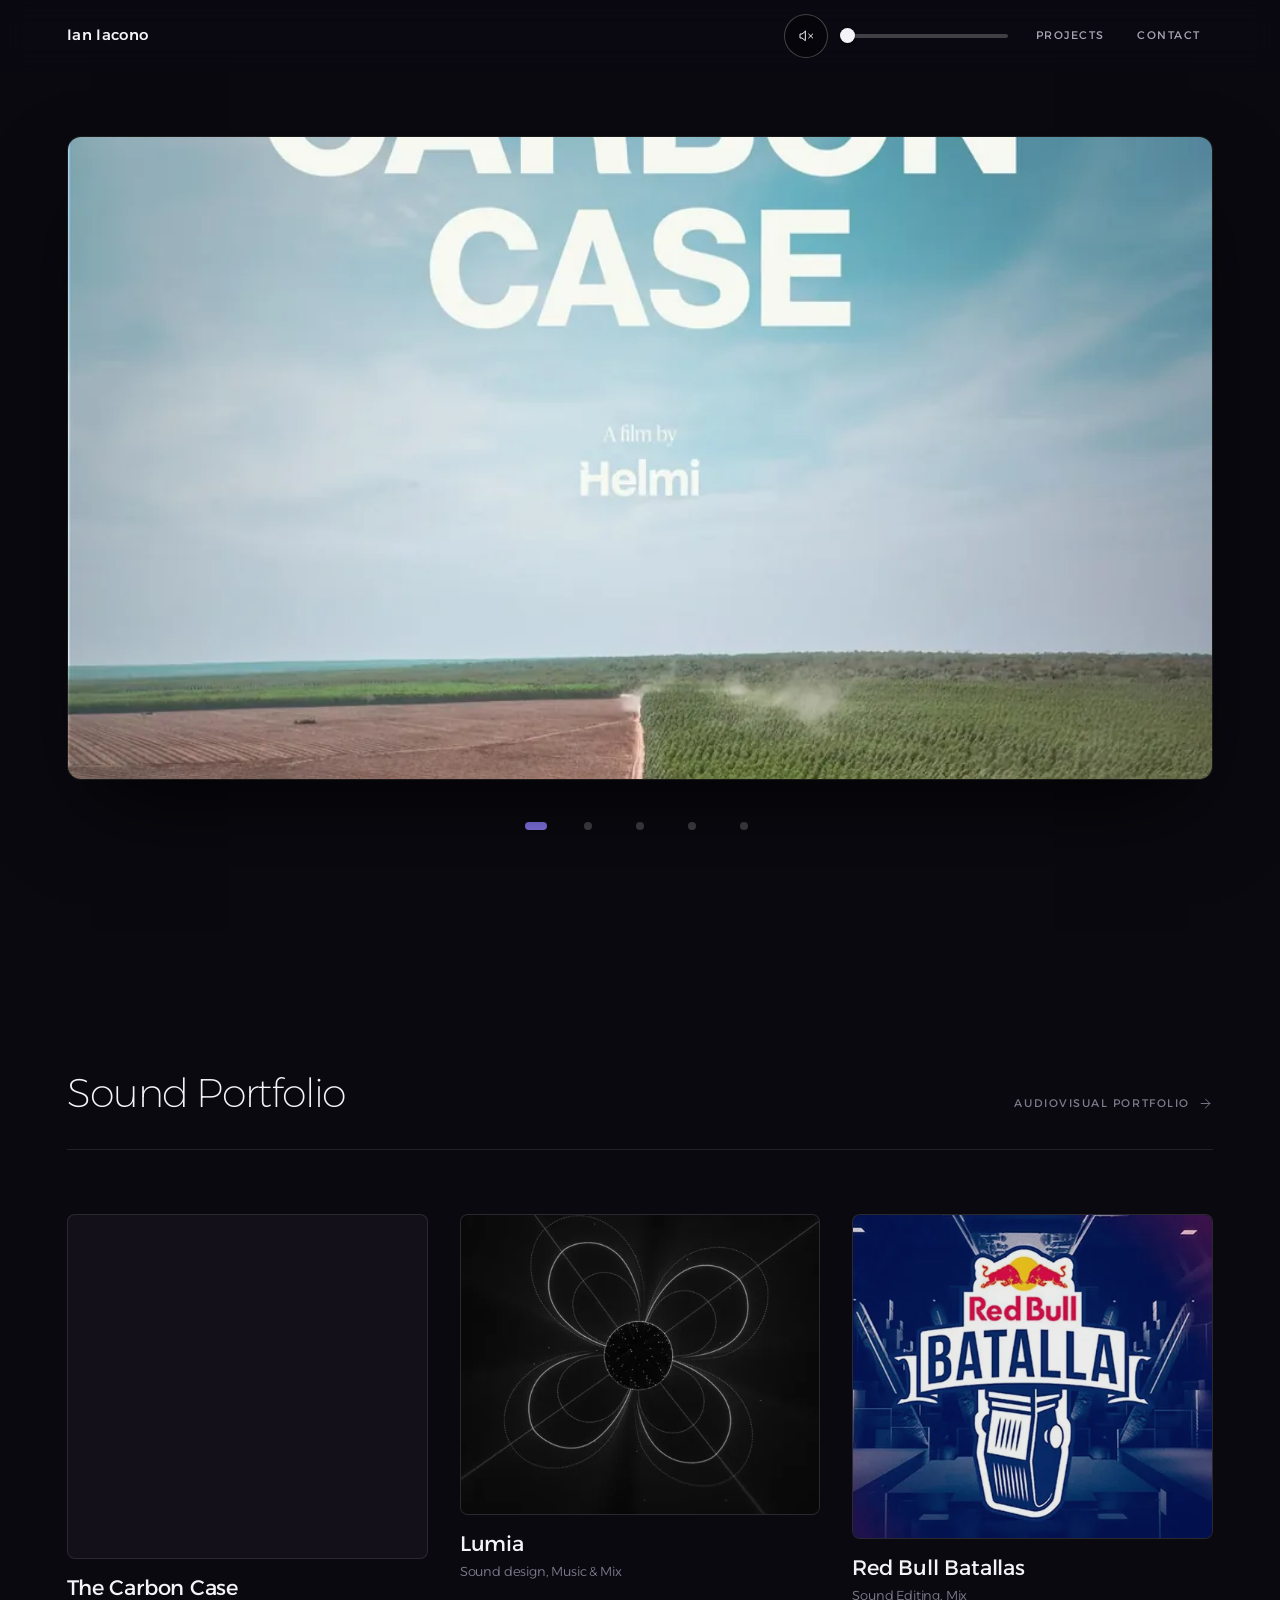
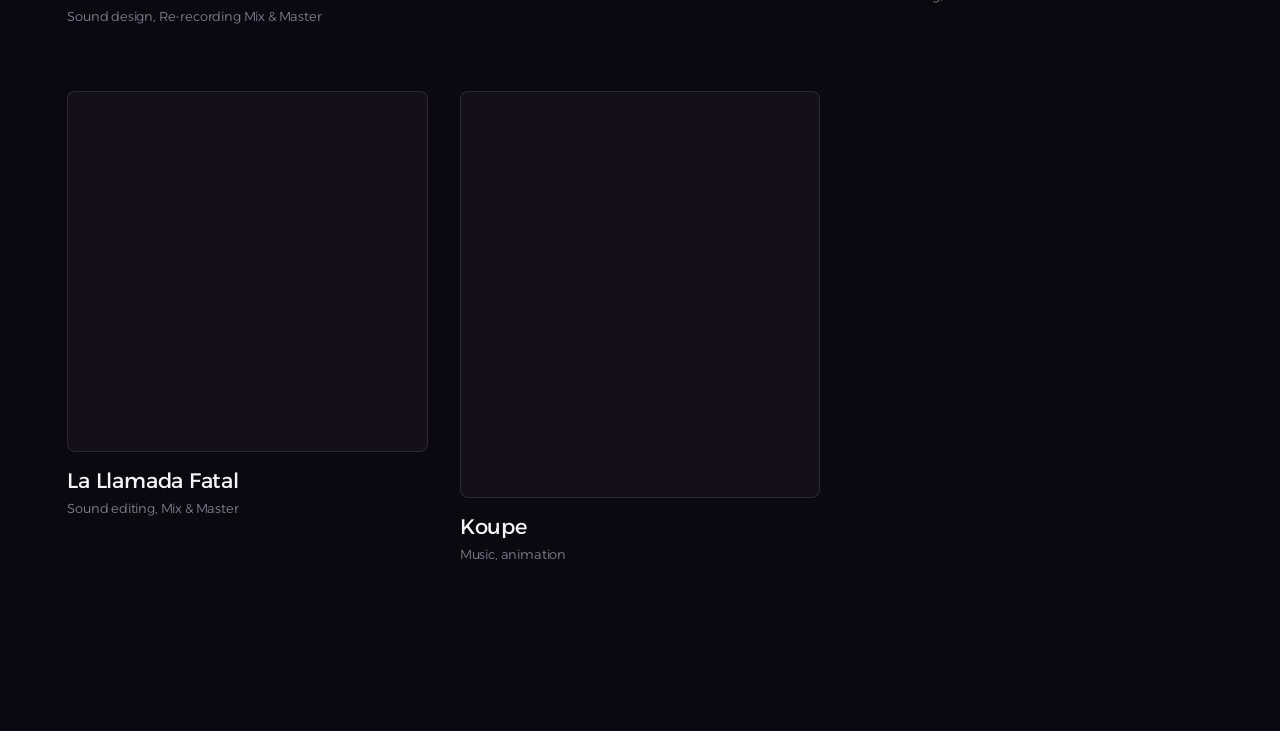
==== commit 6e0a4d25: "Rediseno grande: sin hero en A, carrusel en B, aura real, paleta violeta+cyan VERSION A - Saca el re" ====
--- a/b/index.html
+++ b/b/index.html
@@ -46,8 +46,11 @@
   <!-- Las tipografias estan en este mismo sitio: no dependemos de nadie -->
   <link rel="preload" href="/assets/fonts/alexandria-latin.woff2" as="font" type="font/woff2" crossorigin>
 
-  <!-- La imagen de espera del reel es lo primero grande que se ve: se pide con prioridad -->
-  <link rel="preload" href="/assets/img/reel-poster.webp" as="image" fetchpriority="high">
+  <!-- La primera imagen de la pagina se pide con prioridad. En la Version A
+       se le pasan las mismas variantes que al <img> real (imagesrcset/
+       imagesizes), para que el navegador precargue la MISMA que despues va
+       a usar, y no dos versiones distintas de la misma foto. -->
+  <link rel="preload" href="/assets/img/the-carbon-case-960.webp" as="image" fetchpriority="high">
 
   <link rel="stylesheet" href="/css/style.css">
 </head>
@@ -66,15 +69,15 @@
       <div class="nav__right">
         <!-- CONTROL GLOBAL DE SONIDO. Es el unico control de audio de todo
              el sitio: prende o apaga el volumen de lo que se este
-             reproduciendo (el reel, o el proyecto que estes mirando en la
-             grilla). Los navegadores exigen un click real para permitir
-             sonido, por eso arranca siempre en silencio. -->
+             reproduciendo (el carrusel/reel, o el proyecto que estes
+             mirando en la grilla). Los navegadores exigen un click real
+             para permitir sonido, por eso arranca siempre en silencio. -->
         <div class="audio-control">
           <button type="button" class="audio-control__toggle" aria-pressed="false" aria-label="Activar sonido del sitio">
             <svg class="icon-off" viewBox="0 0 24 24" fill="none" stroke="currentColor" stroke-width="1.5" stroke-linecap="round" stroke-linejoin="round" aria-hidden="true"><path d="M11 5 6 9H3v6h3l5 4V5Z"/><path d="m22 9-6 6M16 9l6 6"/></svg><svg class="icon-on" viewBox="0 0 24 24" fill="none" stroke="currentColor" stroke-width="1.5" stroke-linecap="round" stroke-linejoin="round" aria-hidden="true"><path d="M11 5 6 9H3v6h3l5 4V5Z"/><path d="M16 9a4 4 0 0 1 0 6"/><path d="M19 6a8 8 0 0 1 0 12"/></svg>
           </button>
           <input type="range" class="audio-control__level" min="0" max="100" value="80" step="1"
-                 aria-label="Volumen del sitio">
+                 aria-label="Volumen del sitio" style="--level-num:80">
         </div>
 
         <nav class="nav__links" aria-label="Navegacion principal">
@@ -91,34 +94,124 @@
          SECCION 1 de 12  —  HOME / SOUND PORTFOLIO   (direccion: # o #home)
          ========================================================================== -->
     <section class="page" id="home" data-title="Sound Portfolio">
-      <!-- Reel principal. El video de fondo es el mismo, agrandado y borroso. -->
-      <div class="hero">
-        <div class="hero__bg" aria-hidden="true">
-          <video src="/assets/video/reel.mp4" muted loop playsinline preload="none"
-                 tabindex="-1" data-hero-bg></video>
-        </div>
-
-        <div class="hero__frame">
-          <div class="player" data-hero-main>
-            <video data-src="/assets/video/reel.mp4" preload="none" loop playsinline muted
-                   poster="/assets/img/reel-poster.webp"
-                   width="1280" height="720"
-                   aria-label="Demo reel de sound design de Ian Iacono"></video>
-
-            <!-- El sonido de este video lo maneja el control del header:
-                 aca solo queda la linea de tiempo. -->
-            <div class="player__controls">
-              <input type="range" class="player__scrub" min="0" max="1000" value="0" step="1"
-                     aria-label="Linea de tiempo del video">
-              <span class="player__time" aria-hidden="true">0:00 / 0:00</span>
-            </div>
-          </div>
-        </div>
-
-        <a class="hero__scroll" href="#projects">
-          <span>Proyectos</span>
-          <svg viewBox="0 0 24 24" fill="none" stroke="currentColor" stroke-width="1.5" stroke-linecap="round" stroke-linejoin="round" aria-hidden="true"><path d="M12 5v14M5 12l7 7 7-7"/></svg>
-        </a>
+      <div class="wrap page__body">
+      <!-- CARRUSEL. Cada bloque .carousel__slide es un proyecto: las flechas y
+           los puntos de abajo pasan de uno a otro. El video de fondo
+           (agrandado y borroso) acompaña siempre al que este activo. -->
+      <div class="carousel" data-carousel="home">
+        <div class="carousel__frame">
+          <div class="carousel__slide is-active" id="home-slide-0" data-slide="0">
+            <span class="aura" aria-hidden="true">
+                <video class="aura__video" data-src="/assets/video/reel.mp4" muted loop playsinline preload="none" tabindex="-1"></video>
+              </span>
+            <div class="carousel__inner">
+              <video class="carousel__video" data-src="/assets/video/reel.mp4" preload="none" loop playsinline muted
+                     poster="/assets/img/the-carbon-case-960.webp" width="1600" height="1531"
+                     aria-label="The Carbon Case — video del proyecto"></video>
+              <!-- aria-label repite el texto del <span>: en celular el span se
+                   oculta (no entra el texto) y solo queda la flecha, pero el
+                   link sigue necesitando un nombre para lectores de pantalla. -->
+              <a class="carousel__more" href="#thecarboncase" aria-label="Ver más — The Carbon Case">
+                <span aria-hidden="true">Ver más — The Carbon Case</span>
+                <svg class="tile__arrow" viewBox="0 0 24 24" fill="none" stroke="currentColor" stroke-width="1.5" stroke-linecap="round" stroke-linejoin="round" aria-hidden="true"><path d="M7 17 17 7M9 7h8v8"/></svg>
+              </a>
+            </div>
+          </div>
+          <div class="carousel__slide" id="home-slide-1" data-slide="1">
+            <span class="aura" aria-hidden="true">
+                <video class="aura__video" data-src="/assets/video/test/visualizer.mp4" muted loop playsinline preload="none" tabindex="-1"></video>
+              </span>
+            <div class="carousel__inner">
+              <video class="carousel__video" data-src="/assets/video/test/visualizer.mp4" preload="none" loop playsinline muted
+                     poster="/assets/img/poster-visualizer-960.webp" width="1920" height="1080"
+                     aria-label="Lumia — video del proyecto"></video>
+              <!-- aria-label repite el texto del <span>: en celular el span se
+                   oculta (no entra el texto) y solo queda la flecha, pero el
+                   link sigue necesitando un nombre para lectores de pantalla. -->
+              <a class="carousel__more" href="#lumia" aria-label="Ver más — Lumia">
+                <span aria-hidden="true">Ver más — Lumia</span>
+                <svg class="tile__arrow" viewBox="0 0 24 24" fill="none" stroke="currentColor" stroke-width="1.5" stroke-linecap="round" stroke-linejoin="round" aria-hidden="true"><path d="M7 17 17 7M9 7h8v8"/></svg>
+              </a>
+            </div>
+          </div>
+          <div class="carousel__slide" id="home-slide-2" data-slide="2">
+            <span class="aura" aria-hidden="true">
+                <video class="aura__video" data-src="/assets/video/test/screenrec.mp4" muted loop playsinline preload="none" tabindex="-1"></video>
+              </span>
+            <div class="carousel__inner">
+              <video class="carousel__video" data-src="/assets/video/test/screenrec.mp4" preload="none" loop playsinline muted
+                     poster="/assets/img/poster-screenrec-960.webp" width="1920" height="1080"
+                     aria-label="Red Bull Batallas — video del proyecto"></video>
+              <!-- aria-label repite el texto del <span>: en celular el span se
+                   oculta (no entra el texto) y solo queda la flecha, pero el
+                   link sigue necesitando un nombre para lectores de pantalla. -->
+              <a class="carousel__more" href="#redbull" aria-label="Ver más — Red Bull Batallas">
+                <span aria-hidden="true">Ver más — Red Bull Batallas</span>
+                <svg class="tile__arrow" viewBox="0 0 24 24" fill="none" stroke="currentColor" stroke-width="1.5" stroke-linecap="round" stroke-linejoin="round" aria-hidden="true"><path d="M7 17 17 7M9 7h8v8"/></svg>
+              </a>
+            </div>
+          </div>
+          <div class="carousel__slide" id="home-slide-3" data-slide="3">
+            <span class="aura" aria-hidden="true">
+                <video class="aura__video" data-src="/assets/video/reel.mp4" muted loop playsinline preload="none" tabindex="-1"></video>
+              </span>
+            <div class="carousel__inner">
+              <video class="carousel__video" data-src="/assets/video/reel.mp4" preload="none" loop playsinline muted
+                     poster="/assets/img/la-llamada-fatal-960.webp" width="640" height="640"
+                     aria-label="La Llamada Fatal — video del proyecto"></video>
+              <!-- aria-label repite el texto del <span>: en celular el span se
+                   oculta (no entra el texto) y solo queda la flecha, pero el
+                   link sigue necesitando un nombre para lectores de pantalla. -->
+              <a class="carousel__more" href="#lallamada" aria-label="Ver más — La Llamada Fatal">
+                <span aria-hidden="true">Ver más — La Llamada Fatal</span>
+                <svg class="tile__arrow" viewBox="0 0 24 24" fill="none" stroke="currentColor" stroke-width="1.5" stroke-linecap="round" stroke-linejoin="round" aria-hidden="true"><path d="M7 17 17 7M9 7h8v8"/></svg>
+              </a>
+            </div>
+          </div>
+          <div class="carousel__slide" id="home-slide-4" data-slide="4">
+            <span class="aura" aria-hidden="true">
+                <video class="aura__video" data-src="/assets/video/reel.mp4" muted loop playsinline preload="none" tabindex="-1"></video>
+              </span>
+            <div class="carousel__inner">
+              <video class="carousel__video" data-src="/assets/video/reel.mp4" preload="none" loop playsinline muted
+                     poster="/assets/img/koupe-960.webp" width="958" height="1080"
+                     aria-label="Koupe — video del proyecto"></video>
+              <!-- aria-label repite el texto del <span>: en celular el span se
+                   oculta (no entra el texto) y solo queda la flecha, pero el
+                   link sigue necesitando un nombre para lectores de pantalla. -->
+              <a class="carousel__more" href="#koupe" aria-label="Ver más — Koupe">
+                <span aria-hidden="true">Ver más — Koupe</span>
+                <svg class="tile__arrow" viewBox="0 0 24 24" fill="none" stroke="currentColor" stroke-width="1.5" stroke-linecap="round" stroke-linejoin="round" aria-hidden="true"><path d="M7 17 17 7M9 7h8v8"/></svg>
+              </a>
+            </div>
+          </div>
+
+          <button type="button" class="carousel__nav carousel__nav--prev" data-carousel-prev aria-label="Proyecto anterior">
+            <svg viewBox="0 0 24 24" fill="none" stroke="currentColor" stroke-width="1.6" stroke-linecap="round" stroke-linejoin="round" aria-hidden="true"><path d="M9 6l6 6-6 6"/></svg>
+          </button>
+          <button type="button" class="carousel__nav carousel__nav--next" data-carousel-next aria-label="Proyecto siguiente">
+            <svg viewBox="0 0 24 24" fill="none" stroke="currentColor" stroke-width="1.6" stroke-linecap="round" stroke-linejoin="round" aria-hidden="true"><path d="M9 6l6 6-6 6"/></svg>
+          </button>
+
+          <div class="player__controls carousel__controls">
+            <button type="button" class="player__playpause" data-carousel-playpause aria-pressed="true" aria-label="Pausar">
+              <svg class="icon-pause" viewBox="0 0 24 24" fill="currentColor" aria-hidden="true"><path d="M7 5h4v14H7zM13 5h4v14h-4z"/></svg><svg class="icon-play" viewBox="0 0 24 24" fill="currentColor" aria-hidden="true"><path d="M8 5.5v13l11-6.5-11-6.5Z"/></svg>
+            </button>
+            <input type="range" class="player__scrub" data-carousel-scrub min="0" max="1000" value="0" step="1"
+                   aria-label="Linea de tiempo del video">
+            <span class="player__time" data-carousel-time aria-hidden="true">0:00 / 0:00</span>
+          </div>
+        </div>
+
+        <div class="carousel__dots" role="tablist" aria-label="Elegir proyecto">
+<button type="button" class="carousel__dot" role="tab" data-slide-to="0" id="home-dot-0" aria-controls="home-slide-0" aria-label="Ir a The Carbon Case" aria-selected="true"></button>
+<button type="button" class="carousel__dot" role="tab" data-slide-to="1" id="home-dot-1" aria-controls="home-slide-1" aria-label="Ir a Lumia" aria-selected="false"></button>
+<button type="button" class="carousel__dot" role="tab" data-slide-to="2" id="home-dot-2" aria-controls="home-slide-2" aria-label="Ir a Red Bull Batallas" aria-selected="false"></button>
+<button type="button" class="carousel__dot" role="tab" data-slide-to="3" id="home-dot-3" aria-controls="home-slide-3" aria-label="Ir a La Llamada Fatal" aria-selected="false"></button>
+<button type="button" class="carousel__dot" role="tab" data-slide-to="4" id="home-dot-4" aria-controls="home-slide-4" aria-label="Ir a Koupe" aria-selected="false"></button>
+        </div>
+      </div>
+
       </div>
 
       <div class="wrap page__body page__body--after-hero" id="projects">
@@ -131,105 +224,115 @@
       </div>
 
 
-        <!-- GRILLA CON VISTA PREVIA. Cada <article> es un proyecto: al pasar
-             el mouse (o enfocarlo con el teclado) el video arranca solo.     -->
-        <div class="hovergrid">
-        <article class="hovercard reveal" data-delay="0">
-          <a class="hovercard__link card__link" href="#thecarboncase"
-             aria-label="Ver proyecto: The Carbon Case — Sound design, Re-recording Mix &amp; Master">
-            <div class="hovercard__media" style="--glow:#51b6d1">
-              <img class="hovercard__poster" src="/assets/img/poster/the-carbon-case.webp"
-                   width="1280" height="720" alt="" loading="lazy" decoding="async">
-              <video class="hovercard__video" data-src="/assets/video/reel.mp4"
-                     muted loop playsinline preload="none" width="1280" height="720"
-                     aria-hidden="true" tabindex="-1"></video>
-            </div>
-            <div class="card__meta">
-              <div>
-                <h2 class="card__title">The Carbon Case</h2>
-                <p class="hovercard__role">Sound design, Re-recording Mix &amp; Master</p>
-              </div>
-              <svg class="card__arrow" viewBox="0 0 24 24" fill="none" stroke="currentColor" stroke-width="1.5" stroke-linecap="round" stroke-linejoin="round" aria-hidden="true"><path d="M7 17 17 7M9 7h8v8"/></svg>
-            </div>
-          </a>
-        </article>
-
-        <article class="hovercard reveal" data-delay="1">
-          <a class="hovercard__link card__link" href="#lumia"
-             aria-label="Ver proyecto: Lumia — Sound design, Music &amp; Mix">
-            <div class="hovercard__media" style="--glow:#d9a15b">
-              <img class="hovercard__poster" src="/assets/img/poster/lumia.webp"
-                   width="1280" height="720" alt="" loading="lazy" decoding="async">
-              <video class="hovercard__video" data-src="/assets/video/reel.mp4"
-                     muted loop playsinline preload="none" width="1280" height="720"
-                     aria-hidden="true" tabindex="-1"></video>
-            </div>
-            <div class="card__meta">
-              <div>
-                <h2 class="card__title">Lumia</h2>
-                <p class="hovercard__role">Sound design, Music &amp; Mix</p>
-              </div>
-              <svg class="card__arrow" viewBox="0 0 24 24" fill="none" stroke="currentColor" stroke-width="1.5" stroke-linecap="round" stroke-linejoin="round" aria-hidden="true"><path d="M7 17 17 7M9 7h8v8"/></svg>
-            </div>
-          </a>
-        </article>
-
-        <article class="hovercard reveal" data-delay="2">
-          <a class="hovercard__link card__link" href="#redbull"
-             aria-label="Ver proyecto: Red Bull Batallas — Sound Editing, Mix">
-            <div class="hovercard__media" style="--glow:#d12e5e">
-              <img class="hovercard__poster" src="/assets/img/poster/red-bull-batallas.webp"
-                   width="1280" height="720" alt="" loading="lazy" decoding="async">
-              <video class="hovercard__video" data-src="/assets/video/reel.mp4"
-                     muted loop playsinline preload="none" width="1280" height="720"
-                     aria-hidden="true" tabindex="-1"></video>
-            </div>
-            <div class="card__meta">
-              <div>
-                <h2 class="card__title">Red Bull Batallas</h2>
-                <p class="hovercard__role">Sound Editing, Mix</p>
-              </div>
-              <svg class="card__arrow" viewBox="0 0 24 24" fill="none" stroke="currentColor" stroke-width="1.5" stroke-linecap="round" stroke-linejoin="round" aria-hidden="true"><path d="M7 17 17 7M9 7h8v8"/></svg>
-            </div>
-          </a>
-        </article>
-
-        <article class="hovercard reveal" data-delay="0">
-          <a class="hovercard__link card__link" href="#lallamada"
-             aria-label="Ver proyecto: La Llamada Fatal — Sound editing, Mix &amp; Master">
-            <div class="hovercard__media" style="--glow:#d1791f">
-              <img class="hovercard__poster" src="/assets/img/poster/la-llamada-fatal.webp"
-                   width="1280" height="720" alt="" loading="lazy" decoding="async">
-              <video class="hovercard__video" data-src="/assets/video/reel.mp4"
-                     muted loop playsinline preload="none" width="1280" height="720"
-                     aria-hidden="true" tabindex="-1"></video>
-            </div>
-            <div class="card__meta">
-              <div>
-                <h2 class="card__title">La Llamada Fatal</h2>
-                <p class="hovercard__role">Sound editing, Mix &amp; Master</p>
-              </div>
-              <svg class="card__arrow" viewBox="0 0 24 24" fill="none" stroke="currentColor" stroke-width="1.5" stroke-linecap="round" stroke-linejoin="round" aria-hidden="true"><path d="M7 17 17 7M9 7h8v8"/></svg>
-            </div>
-          </a>
-        </article>
-
-        <article class="hovercard reveal" data-delay="1">
-          <a class="hovercard__link card__link" href="#koupe"
-             aria-label="Ver proyecto: Koupe — Music, animation">
-            <div class="hovercard__media" style="--glow:#1fc7d1">
-              <img class="hovercard__poster" src="/assets/img/poster/koupe.webp"
-                   width="1280" height="720" alt="" loading="lazy" decoding="async">
-              <video class="hovercard__video" data-src="/assets/video/reel.mp4"
-                     muted loop playsinline preload="none" width="1280" height="720"
-                     aria-hidden="true" tabindex="-1"></video>
-            </div>
-            <div class="card__meta">
-              <div>
-                <h2 class="card__title">Koupe</h2>
-                <p class="hovercard__role">Music, animation</p>
-              </div>
-              <svg class="card__arrow" viewBox="0 0 24 24" fill="none" stroke="currentColor" stroke-width="1.5" stroke-linecap="round" stroke-linejoin="round" aria-hidden="true"><path d="M7 17 17 7M9 7h8v8"/></svg>
+        <!-- GRILLA CON TODOS LOS PROYECTOS. -->
+        <div class="grid">
+        <article class="tile reveal" data-delay="0">
+          <a class="tile__link" href="#thecarboncase" aria-label="Ver proyecto: The Carbon Case — Sound design, Re-recording Mix &amp; Master">
+            <span class="aura" aria-hidden="true">
+                <video class="aura__video" data-src="/assets/video/reel.mp4" muted loop playsinline preload="none" tabindex="-1"></video>
+              </span>
+            <div class="tile__media" style="aspect-ratio:1600/1531">
+              <img class="tile__poster" src="/assets/img/the-carbon-case-960.webp"
+                   srcset="/assets/img/the-carbon-case-480.webp 480w, /assets/img/the-carbon-case-960.webp 960w"
+                   sizes="(max-width: 640px) calc(100vw - 2.5rem), (max-width: 900px) 45vw, 30vw"
+                   width="1600" height="1531" alt="The Carbon Case" loading="lazy" decoding="async">
+              <video class="tile__video" data-src="/assets/video/reel.mp4" muted loop playsinline preload="none"
+                     width="1600" height="1531" aria-hidden="true" tabindex="-1"></video>
+            </div>
+            <div class="tile__meta">
+              <div>
+                <h2 class="tile__title">The Carbon Case</h2>
+                <p class="tile__role">Sound design, Re-recording Mix &amp; Master</p>
+              </div>
+              <svg class="tile__arrow" viewBox="0 0 24 24" fill="none" stroke="currentColor" stroke-width="1.5" stroke-linecap="round" stroke-linejoin="round" aria-hidden="true"><path d="M7 17 17 7M9 7h8v8"/></svg>
+            </div>
+          </a>
+        </article>
+        <article class="tile reveal" data-delay="1">
+          <a class="tile__link" href="#lumia" aria-label="Ver proyecto: Lumia — Sound design, Music &amp; Mix">
+            <span class="aura" aria-hidden="true">
+                <video class="aura__video" data-src="/assets/video/reel.mp4" muted loop playsinline preload="none" tabindex="-1"></video>
+              </span>
+            <div class="tile__media" style="aspect-ratio:1253/1045">
+              <img class="tile__poster" src="/assets/img/lumia-960.webp"
+                   srcset="/assets/img/lumia-480.webp 480w, /assets/img/lumia-960.webp 960w"
+                   sizes="(max-width: 640px) calc(100vw - 2.5rem), (max-width: 900px) 45vw, 30vw"
+                   width="1253" height="1045" alt="Lumia" loading="lazy" decoding="async">
+              <video class="tile__video" data-src="/assets/video/reel.mp4" muted loop playsinline preload="none"
+                     width="1253" height="1045" aria-hidden="true" tabindex="-1"></video>
+            </div>
+            <div class="tile__meta">
+              <div>
+                <h2 class="tile__title">Lumia</h2>
+                <p class="tile__role">Sound design, Music &amp; Mix</p>
+              </div>
+              <svg class="tile__arrow" viewBox="0 0 24 24" fill="none" stroke="currentColor" stroke-width="1.5" stroke-linecap="round" stroke-linejoin="round" aria-hidden="true"><path d="M7 17 17 7M9 7h8v8"/></svg>
+            </div>
+          </a>
+        </article>
+        <article class="tile reveal" data-delay="2">
+          <a class="tile__link" href="#redbull" aria-label="Ver proyecto: Red Bull Batallas — Sound Editing, Mix">
+            <span class="aura" aria-hidden="true">
+                <video class="aura__video" data-src="/assets/video/reel.mp4" muted loop playsinline preload="none" tabindex="-1"></video>
+              </span>
+            <div class="tile__media" style="aspect-ratio:1125/1013">
+              <img class="tile__poster" src="/assets/img/red-bull-batallas-960.webp"
+                   srcset="/assets/img/red-bull-batallas-480.webp 480w, /assets/img/red-bull-batallas-960.webp 960w"
+                   sizes="(max-width: 640px) calc(100vw - 2.5rem), (max-width: 900px) 45vw, 30vw"
+                   width="1125" height="1013" alt="Red Bull Batallas" loading="lazy" decoding="async">
+              <video class="tile__video" data-src="/assets/video/reel.mp4" muted loop playsinline preload="none"
+                     width="1125" height="1013" aria-hidden="true" tabindex="-1"></video>
+            </div>
+            <div class="tile__meta">
+              <div>
+                <h2 class="tile__title">Red Bull Batallas</h2>
+                <p class="tile__role">Sound Editing, Mix</p>
+              </div>
+              <svg class="tile__arrow" viewBox="0 0 24 24" fill="none" stroke="currentColor" stroke-width="1.5" stroke-linecap="round" stroke-linejoin="round" aria-hidden="true"><path d="M7 17 17 7M9 7h8v8"/></svg>
+            </div>
+          </a>
+        </article>
+        <article class="tile reveal" data-delay="0">
+          <a class="tile__link" href="#lallamada" aria-label="Ver proyecto: La Llamada Fatal — Sound editing, Mix &amp; Master">
+            <span class="aura" aria-hidden="true">
+                <video class="aura__video" data-src="/assets/video/reel.mp4" muted loop playsinline preload="none" tabindex="-1"></video>
+              </span>
+            <div class="tile__media" style="aspect-ratio:640/640">
+              <img class="tile__poster" src="/assets/img/la-llamada-fatal-960.webp"
+                   srcset="/assets/img/la-llamada-fatal-480.webp 480w, /assets/img/la-llamada-fatal-960.webp 960w"
+                   sizes="(max-width: 640px) calc(100vw - 2.5rem), (max-width: 900px) 45vw, 30vw"
+                   width="640" height="640" alt="La Llamada Fatal" loading="lazy" decoding="async">
+              <video class="tile__video" data-src="/assets/video/reel.mp4" muted loop playsinline preload="none"
+                     width="640" height="640" aria-hidden="true" tabindex="-1"></video>
+            </div>
+            <div class="tile__meta">
+              <div>
+                <h2 class="tile__title">La Llamada Fatal</h2>
+                <p class="tile__role">Sound editing, Mix &amp; Master</p>
+              </div>
+              <svg class="tile__arrow" viewBox="0 0 24 24" fill="none" stroke="currentColor" stroke-width="1.5" stroke-linecap="round" stroke-linejoin="round" aria-hidden="true"><path d="M7 17 17 7M9 7h8v8"/></svg>
+            </div>
+          </a>
+        </article>
+        <article class="tile reveal" data-delay="1">
+          <a class="tile__link" href="#koupe" aria-label="Ver proyecto: Koupe — Music, animation">
+            <span class="aura" aria-hidden="true">
+                <video class="aura__video" data-src="/assets/video/reel.mp4" muted loop playsinline preload="none" tabindex="-1"></video>
+              </span>
+            <div class="tile__media" style="aspect-ratio:958/1080">
+              <img class="tile__poster" src="/assets/img/koupe-960.webp"
+                   srcset="/assets/img/koupe-480.webp 480w, /assets/img/koupe-960.webp 960w"
+                   sizes="(max-width: 640px) calc(100vw - 2.5rem), (max-width: 900px) 45vw, 30vw"
+                   width="958" height="1080" alt="Koupe" loading="lazy" decoding="async">
+              <video class="tile__video" data-src="/assets/video/reel.mp4" muted loop playsinline preload="none"
+                     width="958" height="1080" aria-hidden="true" tabindex="-1"></video>
+            </div>
+            <div class="tile__meta">
+              <div>
+                <h2 class="tile__title">Koupe</h2>
+                <p class="tile__role">Music, animation</p>
+              </div>
+              <svg class="tile__arrow" viewBox="0 0 24 24" fill="none" stroke="currentColor" stroke-width="1.5" stroke-linecap="round" stroke-linejoin="round" aria-hidden="true"><path d="M7 17 17 7M9 7h8v8"/></svg>
             </div>
           </a>
         </article>
@@ -251,103 +354,114 @@
       </div>
 
 
-        <div class="hovergrid">
-        <article class="hovercard reveal" data-delay="0">
-          <a class="hovercard__link card__link" href="#faiketen"
-             aria-label="Ver proyecto: Te Lo Aseguro | Analipsis — V">
-            <div class="hovercard__media" style="--glow:#1f6cd1">
-              <img class="hovercard__poster" src="/assets/img/poster/te-lo-aseguro.webp"
-                   width="1280" height="720" alt="" loading="lazy" decoding="async">
-              <video class="hovercard__video" data-src="/assets/video/reel.mp4"
-                     muted loop playsinline preload="none" width="1280" height="720"
-                     aria-hidden="true" tabindex="-1"></video>
-            </div>
-            <div class="card__meta">
-              <div>
-                <h2 class="card__title">Te Lo Aseguro | Analipsis</h2>
-                <p class="hovercard__role">V</p>
-              </div>
-              <svg class="card__arrow" viewBox="0 0 24 24" fill="none" stroke="currentColor" stroke-width="1.5" stroke-linecap="round" stroke-linejoin="round" aria-hidden="true"><path d="M7 17 17 7M9 7h8v8"/></svg>
-            </div>
-          </a>
-        </article>
-
-        <article class="hovercard reveal" data-delay="1">
-          <a class="hovercard__link card__link" href="#reports"
-             aria-label="Ver proyecto: Rèport Travel Media — Sound editing">
-            <div class="hovercard__media" style="--glow:#d11f2d">
-              <img class="hovercard__poster" src="/assets/img/poster/report-travel-media.webp"
-                   width="1280" height="720" alt="" loading="lazy" decoding="async">
-              <video class="hovercard__video" data-src="/assets/video/reel.mp4"
-                     muted loop playsinline preload="none" width="1280" height="720"
-                     aria-hidden="true" tabindex="-1"></video>
-            </div>
-            <div class="card__meta">
-              <div>
-                <h2 class="card__title">Rèport Travel Media</h2>
-                <p class="hovercard__role">Sound editing</p>
-              </div>
-              <svg class="card__arrow" viewBox="0 0 24 24" fill="none" stroke="currentColor" stroke-width="1.5" stroke-linecap="round" stroke-linejoin="round" aria-hidden="true"><path d="M7 17 17 7M9 7h8v8"/></svg>
-            </div>
-          </a>
-        </article>
-
-        <article class="hovercard reveal" data-delay="2">
-          <a class="hovercard__link card__link" href="#ddp"
-             aria-label="Ver proyecto: Detras del Puesto — Music, logo animation &amp; audio branding">
-            <div class="hovercard__media" style="--glow:#d14f1f">
-              <img class="hovercard__poster" src="/assets/img/poster/detras-del-puesto.webp"
-                   width="1280" height="720" alt="" loading="lazy" decoding="async">
-              <video class="hovercard__video" data-src="/assets/video/reel.mp4"
-                     muted loop playsinline preload="none" width="1280" height="720"
-                     aria-hidden="true" tabindex="-1"></video>
-            </div>
-            <div class="card__meta">
-              <div>
-                <h2 class="card__title">Detras del Puesto</h2>
-                <p class="hovercard__role">Music, logo animation &amp; audio branding</p>
-              </div>
-              <svg class="card__arrow" viewBox="0 0 24 24" fill="none" stroke="currentColor" stroke-width="1.5" stroke-linecap="round" stroke-linejoin="round" aria-hidden="true"><path d="M7 17 17 7M9 7h8v8"/></svg>
-            </div>
-          </a>
-        </article>
-
-        <article class="hovercard reveal" data-delay="0">
-          <a class="hovercard__link card__link" href="#reports"
-             aria-label="Ver proyecto: Rèport Travel Media — Sound editing">
-            <div class="hovercard__media" style="--glow:#d9a15b">
-              <img class="hovercard__poster" src="/assets/img/poster/report-travel-media-2.webp"
-                   width="1280" height="720" alt="" loading="lazy" decoding="async">
-              <video class="hovercard__video" data-src="/assets/video/reel.mp4"
-                     muted loop playsinline preload="none" width="1280" height="720"
-                     aria-hidden="true" tabindex="-1"></video>
-            </div>
-            <div class="card__meta">
-              <div>
-                <h2 class="card__title">Rèport Travel Media</h2>
-                <p class="hovercard__role">Sound editing</p>
-              </div>
-              <svg class="card__arrow" viewBox="0 0 24 24" fill="none" stroke="currentColor" stroke-width="1.5" stroke-linecap="round" stroke-linejoin="round" aria-hidden="true"><path d="M7 17 17 7M9 7h8v8"/></svg>
-            </div>
-          </a>
-        </article>
-
-        <article class="hovercard reveal" data-delay="1">
-          <a class="hovercard__link card__link" href="#ddp"
-             aria-label="Ver proyecto: Detras del Puesto — Music, logo animation &amp; audio branding">
-            <div class="hovercard__media" style="--glow:#d14f1f">
-              <img class="hovercard__poster" src="/assets/img/poster/detras-del-puesto-2.webp"
-                   width="1280" height="720" alt="" loading="lazy" decoding="async">
-              <video class="hovercard__video" data-src="/assets/video/reel.mp4"
-                     muted loop playsinline preload="none" width="1280" height="720"
-                     aria-hidden="true" tabindex="-1"></video>
-            </div>
-            <div class="card__meta">
-              <div>
-                <h2 class="card__title">Detras del Puesto</h2>
-                <p class="hovercard__role">Music, logo animation &amp; audio branding</p>
-              </div>
-              <svg class="card__arrow" viewBox="0 0 24 24" fill="none" stroke="currentColor" stroke-width="1.5" stroke-linecap="round" stroke-linejoin="round" aria-hidden="true"><path d="M7 17 17 7M9 7h8v8"/></svg>
+        <div class="grid">
+        <article class="tile reveal" data-delay="0">
+          <a class="tile__link" href="#faiketen" aria-label="Ver proyecto: Te Lo Aseguro | Analipsis — V">
+            <span class="aura" aria-hidden="true">
+                <video class="aura__video" data-src="/assets/video/reel.mp4" muted loop playsinline preload="none" tabindex="-1"></video>
+              </span>
+            <div class="tile__media" style="aspect-ratio:983/593">
+              <img class="tile__poster" src="/assets/img/te-lo-aseguro-960.webp"
+                   srcset="/assets/img/te-lo-aseguro-480.webp 480w, /assets/img/te-lo-aseguro-960.webp 960w"
+                   sizes="(max-width: 640px) calc(100vw - 2.5rem), (max-width: 900px) 45vw, 30vw"
+                   width="983" height="593" alt="Te Lo Aseguro | Analipsis" loading="lazy" decoding="async">
+              <video class="tile__video" data-src="/assets/video/reel.mp4" muted loop playsinline preload="none"
+                     width="983" height="593" aria-hidden="true" tabindex="-1"></video>
+            </div>
+            <div class="tile__meta">
+              <div>
+                <h2 class="tile__title">Te Lo Aseguro | Analipsis</h2>
+                <p class="tile__role">V</p>
+              </div>
+              <svg class="tile__arrow" viewBox="0 0 24 24" fill="none" stroke="currentColor" stroke-width="1.5" stroke-linecap="round" stroke-linejoin="round" aria-hidden="true"><path d="M7 17 17 7M9 7h8v8"/></svg>
+            </div>
+          </a>
+        </article>
+        <article class="tile reveal" data-delay="1">
+          <a class="tile__link" href="#reports" aria-label="Ver proyecto: Rèport Travel Media — Sound editing">
+            <span class="aura" aria-hidden="true">
+                <video class="aura__video" data-src="/assets/video/reel.mp4" muted loop playsinline preload="none" tabindex="-1"></video>
+              </span>
+            <div class="tile__media" style="aspect-ratio:1252/1252">
+              <img class="tile__poster" src="/assets/img/report-travel-media-960.webp"
+                   srcset="/assets/img/report-travel-media-480.webp 480w, /assets/img/report-travel-media-960.webp 960w"
+                   sizes="(max-width: 640px) calc(100vw - 2.5rem), (max-width: 900px) 45vw, 30vw"
+                   width="1252" height="1252" alt="Rèport Travel Media" loading="lazy" decoding="async">
+              <video class="tile__video" data-src="/assets/video/reel.mp4" muted loop playsinline preload="none"
+                     width="1252" height="1252" aria-hidden="true" tabindex="-1"></video>
+            </div>
+            <div class="tile__meta">
+              <div>
+                <h2 class="tile__title">Rèport Travel Media</h2>
+                <p class="tile__role">Sound editing</p>
+              </div>
+              <svg class="tile__arrow" viewBox="0 0 24 24" fill="none" stroke="currentColor" stroke-width="1.5" stroke-linecap="round" stroke-linejoin="round" aria-hidden="true"><path d="M7 17 17 7M9 7h8v8"/></svg>
+            </div>
+          </a>
+        </article>
+        <article class="tile reveal" data-delay="2">
+          <a class="tile__link" href="#ddp" aria-label="Ver proyecto: Detras del Puesto — Music, logo animation &amp; audio branding">
+            <span class="aura" aria-hidden="true">
+                <video class="aura__video" data-src="/assets/video/reel.mp4" muted loop playsinline preload="none" tabindex="-1"></video>
+              </span>
+            <div class="tile__media" style="aspect-ratio:822/640">
+              <img class="tile__poster" src="/assets/img/detras-del-puesto-960.webp"
+                   srcset="/assets/img/detras-del-puesto-480.webp 480w, /assets/img/detras-del-puesto-960.webp 960w"
+                   sizes="(max-width: 640px) calc(100vw - 2.5rem), (max-width: 900px) 45vw, 30vw"
+                   width="822" height="640" alt="Detras del Puesto" loading="lazy" decoding="async">
+              <video class="tile__video" data-src="/assets/video/reel.mp4" muted loop playsinline preload="none"
+                     width="822" height="640" aria-hidden="true" tabindex="-1"></video>
+            </div>
+            <div class="tile__meta">
+              <div>
+                <h2 class="tile__title">Detras del Puesto</h2>
+                <p class="tile__role">Music, logo animation &amp; audio branding</p>
+              </div>
+              <svg class="tile__arrow" viewBox="0 0 24 24" fill="none" stroke="currentColor" stroke-width="1.5" stroke-linecap="round" stroke-linejoin="round" aria-hidden="true"><path d="M7 17 17 7M9 7h8v8"/></svg>
+            </div>
+          </a>
+        </article>
+        <article class="tile reveal" data-delay="0">
+          <a class="tile__link" href="#reports" aria-label="Ver proyecto: Rèport Travel Media — Sound editing">
+            <span class="aura" aria-hidden="true">
+                <video class="aura__video" data-src="/assets/video/reel.mp4" muted loop playsinline preload="none" tabindex="-1"></video>
+              </span>
+            <div class="tile__media" style="aspect-ratio:1023/1027">
+              <img class="tile__poster" src="/assets/img/report-travel-media-2-960.webp"
+                   srcset="/assets/img/report-travel-media-2-480.webp 480w, /assets/img/report-travel-media-2-960.webp 960w"
+                   sizes="(max-width: 640px) calc(100vw - 2.5rem), (max-width: 900px) 45vw, 30vw"
+                   width="1023" height="1027" alt="Rèport Travel Media" loading="lazy" decoding="async">
+              <video class="tile__video" data-src="/assets/video/reel.mp4" muted loop playsinline preload="none"
+                     width="1023" height="1027" aria-hidden="true" tabindex="-1"></video>
+            </div>
+            <div class="tile__meta">
+              <div>
+                <h2 class="tile__title">Rèport Travel Media</h2>
+                <p class="tile__role">Sound editing</p>
+              </div>
+              <svg class="tile__arrow" viewBox="0 0 24 24" fill="none" stroke="currentColor" stroke-width="1.5" stroke-linecap="round" stroke-linejoin="round" aria-hidden="true"><path d="M7 17 17 7M9 7h8v8"/></svg>
+            </div>
+          </a>
+        </article>
+        <article class="tile reveal" data-delay="1">
+          <a class="tile__link" href="#ddp" aria-label="Ver proyecto: Detras del Puesto — Music, logo animation &amp; audio branding">
+            <span class="aura" aria-hidden="true">
+                <video class="aura__video" data-src="/assets/video/reel.mp4" muted loop playsinline preload="none" tabindex="-1"></video>
+              </span>
+            <div class="tile__media" style="aspect-ratio:822/640">
+              <img class="tile__poster" src="/assets/img/detras-del-puesto-2-960.webp"
+                   srcset="/assets/img/detras-del-puesto-2-480.webp 480w, /assets/img/detras-del-puesto-2-960.webp 960w"
+                   sizes="(max-width: 640px) calc(100vw - 2.5rem), (max-width: 900px) 45vw, 30vw"
+                   width="822" height="640" alt="Detras del Puesto" loading="lazy" decoding="async">
+              <video class="tile__video" data-src="/assets/video/reel.mp4" muted loop playsinline preload="none"
+                     width="822" height="640" aria-hidden="true" tabindex="-1"></video>
+            </div>
+            <div class="tile__meta">
+              <div>
+                <h2 class="tile__title">Detras del Puesto</h2>
+                <p class="tile__role">Music, logo animation &amp; audio branding</p>
+              </div>
+              <svg class="tile__arrow" viewBox="0 0 24 24" fill="none" stroke="currentColor" stroke-width="1.5" stroke-linecap="round" stroke-linejoin="round" aria-hidden="true"><path d="M7 17 17 7M9 7h8v8"/></svg>
             </div>
           </a>
         </article>
@@ -388,7 +502,9 @@
           </div>
 
           <div class="project__actions">
-            <a class="btn" href="#home"><svg viewBox="0 0 24 24" fill="none" stroke="currentColor" stroke-width="1.5" stroke-linecap="round" stroke-linejoin="round" aria-hidden="true"><path d="M19 12H5M12 19l-7-7 7-7"/></svg><span>Back</span></a>
+            <!-- Vuelve directo a la grilla de proyectos, sin pasar por el
+                 carrusel/reel de arriba. -->
+            <a class="btn" href="#projects"><svg viewBox="0 0 24 24" fill="none" stroke="currentColor" stroke-width="1.5" stroke-linecap="round" stroke-linejoin="round" aria-hidden="true"><path d="M19 12H5M12 19l-7-7 7-7"/></svg><span>Back</span></a>
           </div>
         </div>
 
@@ -430,7 +546,9 @@
           </div>
 
           <div class="project__actions">
-            <a class="btn" href="#home"><svg viewBox="0 0 24 24" fill="none" stroke="currentColor" stroke-width="1.5" stroke-linecap="round" stroke-linejoin="round" aria-hidden="true"><path d="M19 12H5M12 19l-7-7 7-7"/></svg><span>Back</span></a>
+            <!-- Vuelve directo a la grilla de proyectos, sin pasar por el
+                 carrusel/reel de arriba. -->
+            <a class="btn" href="#projects"><svg viewBox="0 0 24 24" fill="none" stroke="currentColor" stroke-width="1.5" stroke-linecap="round" stroke-linejoin="round" aria-hidden="true"><path d="M19 12H5M12 19l-7-7 7-7"/></svg><span>Back</span></a>
           </div>
         </div>
 
@@ -477,7 +595,9 @@
           </div>
 
           <div class="project__actions">
-            <a class="btn" href="#home"><svg viewBox="0 0 24 24" fill="none" stroke="currentColor" stroke-width="1.5" stroke-linecap="round" stroke-linejoin="round" aria-hidden="true"><path d="M19 12H5M12 19l-7-7 7-7"/></svg><span>Back</span></a>
+            <!-- Vuelve directo a la grilla de proyectos, sin pasar por el
+                 carrusel/reel de arriba. -->
+            <a class="btn" href="#projects"><svg viewBox="0 0 24 24" fill="none" stroke="currentColor" stroke-width="1.5" stroke-linecap="round" stroke-linejoin="round" aria-hidden="true"><path d="M19 12H5M12 19l-7-7 7-7"/></svg><span>Back</span></a>
           </div>
         </div>
 
@@ -522,7 +642,9 @@
           </div>
 
           <div class="project__actions">
-            <a class="btn" href="#home"><svg viewBox="0 0 24 24" fill="none" stroke="currentColor" stroke-width="1.5" stroke-linecap="round" stroke-linejoin="round" aria-hidden="true"><path d="M19 12H5M12 19l-7-7 7-7"/></svg><span>Back</span></a>
+            <!-- Vuelve directo a la grilla de proyectos, sin pasar por el
+                 carrusel/reel de arriba. -->
+            <a class="btn" href="#projects"><svg viewBox="0 0 24 24" fill="none" stroke="currentColor" stroke-width="1.5" stroke-linecap="round" stroke-linejoin="round" aria-hidden="true"><path d="M19 12H5M12 19l-7-7 7-7"/></svg><span>Back</span></a>
           </div>
         </div>
 
@@ -555,7 +677,9 @@
           </div>
 
           <div class="project__actions">
-            <a class="btn" href="#home"><svg viewBox="0 0 24 24" fill="none" stroke="currentColor" stroke-width="1.5" stroke-linecap="round" stroke-linejoin="round" aria-hidden="true"><path d="M19 12H5M12 19l-7-7 7-7"/></svg><span>Back</span></a>
+            <!-- Vuelve directo a la grilla de proyectos, sin pasar por el
+                 carrusel/reel de arriba. -->
+            <a class="btn" href="#projects"><svg viewBox="0 0 24 24" fill="none" stroke="currentColor" stroke-width="1.5" stroke-linecap="round" stroke-linejoin="round" aria-hidden="true"><path d="M19 12H5M12 19l-7-7 7-7"/></svg><span>Back</span></a>
           </div>
         </div>
 
@@ -591,7 +715,9 @@
           </div>
 
           <div class="project__actions">
-            <a class="btn" href="#home"><svg viewBox="0 0 24 24" fill="none" stroke="currentColor" stroke-width="1.5" stroke-linecap="round" stroke-linejoin="round" aria-hidden="true"><path d="M19 12H5M12 19l-7-7 7-7"/></svg><span>Back</span></a>
+            <!-- Vuelve directo a la grilla de proyectos, sin pasar por el
+                 carrusel/reel de arriba. -->
+            <a class="btn" href="#projects"><svg viewBox="0 0 24 24" fill="none" stroke="currentColor" stroke-width="1.5" stroke-linecap="round" stroke-linejoin="round" aria-hidden="true"><path d="M19 12H5M12 19l-7-7 7-7"/></svg><span>Back</span></a>
           </div>
         </div>
 
@@ -632,7 +758,9 @@
           </div>
 
           <div class="project__actions">
-            <a class="btn" href="#home"><svg viewBox="0 0 24 24" fill="none" stroke="currentColor" stroke-width="1.5" stroke-linecap="round" stroke-linejoin="round" aria-hidden="true"><path d="M19 12H5M12 19l-7-7 7-7"/></svg><span>Back</span></a>
+            <!-- Vuelve directo a la grilla de proyectos, sin pasar por el
+                 carrusel/reel de arriba. -->
+            <a class="btn" href="#projects"><svg viewBox="0 0 24 24" fill="none" stroke="currentColor" stroke-width="1.5" stroke-linecap="round" stroke-linejoin="round" aria-hidden="true"><path d="M19 12H5M12 19l-7-7 7-7"/></svg><span>Back</span></a>
           </div>
         </div>
 
@@ -673,7 +801,9 @@
           </div>
 
           <div class="project__actions">
-            <a class="btn" href="#home"><svg viewBox="0 0 24 24" fill="none" stroke="currentColor" stroke-width="1.5" stroke-linecap="round" stroke-linejoin="round" aria-hidden="true"><path d="M19 12H5M12 19l-7-7 7-7"/></svg><span>Back</span></a>
+            <!-- Vuelve directo a la grilla de proyectos, sin pasar por el
+                 carrusel/reel de arriba. -->
+            <a class="btn" href="#projects"><svg viewBox="0 0 24 24" fill="none" stroke="currentColor" stroke-width="1.5" stroke-linecap="round" stroke-linejoin="round" aria-hidden="true"><path d="M19 12H5M12 19l-7-7 7-7"/></svg><span>Back</span></a>
           </div>
         </div>
 
@@ -714,7 +844,9 @@
           </div>
 
           <div class="project__actions">
-            <a class="btn" href="#home"><svg viewBox="0 0 24 24" fill="none" stroke="currentColor" stroke-width="1.5" stroke-linecap="round" stroke-linejoin="round" aria-hidden="true"><path d="M19 12H5M12 19l-7-7 7-7"/></svg><span>Back</span></a>
+            <!-- Vuelve directo a la grilla de proyectos, sin pasar por el
+                 carrusel/reel de arriba. -->
+            <a class="btn" href="#projects"><svg viewBox="0 0 24 24" fill="none" stroke="currentColor" stroke-width="1.5" stroke-linecap="round" stroke-linejoin="round" aria-hidden="true"><path d="M19 12H5M12 19l-7-7 7-7"/></svg><span>Back</span></a>
           </div>
         </div>
 
--- a/css/style.css
+++ b/css/style.css
@@ -7,17 +7,18 @@
    02. Reset y base
    03. Tipografia
    04. Layout y utilidades
-   05. Navegacion
+   05. Navegacion + control global de sonido
    06. Paginas (el router muestra una a la vez)
-   07. Hero / reel
-   08. Tabs (Sound Portfolio / Audiovisual Portfolio)
-   09. Grilla de proyectos
-   10. Pagina de proyecto
-   11. Botones y links
-   12. Reproductor de video propio (solo Version B)
-   13. Feed de videos (solo Version B)
-   14. Animaciones de entrada
-   15. Responsive
+   07. Fondo reactivo (aura): el mismo video, agrandado y borroso
+   08. Tarjetas de proyecto (tiles): la grilla de ambas versiones
+   09. Selector Sound / Audiovisual (solo Version A)
+   10. Encabezado de seccion (solo Version B)
+   11. Carrusel del inicio (solo Version B)
+   12. Pagina de proyecto
+   13. Botones y links
+   14. Reproductor de video (controles compartidos)
+   15. Animaciones de entrada
+   16. Responsive
    ========================================================================== */
 
 
@@ -29,19 +30,23 @@
 
 :root {
   /* --- Colores ------------------------------------------------------------
-     El sitio es oscuro siempre, a proposito: la marca es oscura y las
-     portadas y videos son los unicos que ponen color.                       */
-  --c-bg:            #08090a;   /* fondo general, casi negro                 */
-  --c-bg-sunken:     #050506;   /* fondo mas hundido (barras, pie de video)  */
-  --c-bg-raised:     #101214;   /* superficies elevadas (tarjetas)           */
-  --c-bg-hover:      #16191c;   /* superficie con el mouse encima            */
-
-  --c-text:          #f4f4f3;   /* texto principal   — contraste 17.4:1      */
-  --c-text-muted:    #a8adb2;   /* texto secundario  — contraste  7.8:1      */
-  --c-text-faint:    #7e858c;   /* texto terciario   — contraste  4.9:1      */
-
-  --c-accent:        #d9a15b;   /* ambar: el unico color de la interfaz      */
-  --c-accent-soft:   #f0c68f;   /* ambar claro para hover                    */
+     El sitio es oscuro siempre, a proposito: la marca es oscura. El negro
+     tiene un tinte violeta muy sutil, y hay dos acentos: violeta (textos de
+     marca, foco, roles) y cyan (el control de volumen). El resto del color
+     lo ponen las propias portadas y videos.                                 */
+  --c-bg:            #0a0910;   /* fondo general, casi negro con tinte violeta */
+  --c-bg-sunken:     #060509;   /* fondo mas hundido                         */
+  --c-bg-raised:     #131019;   /* superficies elevadas (tarjetas)           */
+  --c-bg-hover:      #1a1524;   /* superficie con el mouse encima            */
+
+  --c-text:          #f4f3f7;   /* texto principal   — contraste 17.9:1      */
+  --c-text-muted:    #a9a6b4;   /* texto secundario  — contraste  8.6:1      */
+  --c-text-faint:    #7d7a8a;   /* texto terciario   — contraste  4.9:1      */
+
+  --c-accent:        #8b7cf6;   /* violeta: el acento principal              */
+  --c-accent-soft:   #b3a8fa;   /* violeta claro, para hover                 */
+  --c-accent-2:      #35c9d6;   /* cyan: el control de volumen               */
+  --c-accent-2-soft: #7fe0e8;   /* cyan claro, para hover                    */
 
   --c-line:          rgba(255,255,255,.10);  /* lineas finas                 */
   --c-line-strong:   rgba(255,255,255,.24);  /* lineas con enfasis           */
@@ -156,6 +161,12 @@
 
 ul, ol { list-style: none; }
 
+/* El atributo hidden tiene que ganar siempre, aunque el elemento tenga una
+   clase que le ponga su propio "display" (como .grid, que usa display:grid).
+   Sin esta regla, esa clase le gana al hidden del navegador y el bloque
+   sigue viendose. */
+[hidden] { display: none !important; }
+
 /* Foco visible y consistente en TODO lo que se puede tocar con el teclado */
 :focus-visible {
   outline: 2px solid var(--c-accent);
@@ -164,7 +175,7 @@
 }
 :focus:not(:focus-visible) { outline: none; }
 
-::selection { background: var(--c-accent); color: #000; }
+::selection { background: var(--c-accent); color: #0a0910; }
 
 /* Link para saltar directo al contenido (lectores de pantalla / teclado) */
 .skip-link {
@@ -174,7 +185,7 @@
   z-index: 200;
   padding: var(--sp-3) var(--sp-5);
   background: var(--c-accent);
-  color: #000;
+  color: #0a0910;
   font-size: var(--fs-sm);
   font-weight: 500;
   border-radius: var(--r-sm);
@@ -274,8 +285,9 @@
 
 
 /* ==========================================================================
-   05. NAVEGACION
-   Barra fija arriba: el nombre a la izquierda, los links a la derecha.
+   05. NAVEGACION + CONTROL GLOBAL DE SONIDO
+   Barra fija arriba: el nombre a la izquierda, el volumen y los links a la
+   derecha.
    ========================================================================== */
 
 .nav {
@@ -285,31 +297,18 @@
   height: var(--nav-h);
   display: flex;
   align-items: center;
-  transition: background var(--dur-slow) var(--ease),
-              border-color var(--dur-slow) var(--ease),
-              backdrop-filter var(--dur-slow) var(--ease);
-  border-bottom: 1px solid transparent;
-}
-
-/* Cuando bajas, la barra se vuelve solida para que se lea siempre */
-.nav.is-stuck {
-  background: rgba(8,9,10,.78);
+  background: rgba(10,9,16,.7);
   backdrop-filter: blur(14px) saturate(1.4);
   -webkit-backdrop-filter: blur(14px) saturate(1.4);
+  border-bottom: 1px solid transparent;
+  transition: background var(--dur-slow) var(--ease),
+              border-color var(--dur-slow) var(--ease);
+}
+
+.nav.is-stuck {
+  background: rgba(10,9,16,.86);
   border-bottom-color: var(--c-line);
 }
-
-/* Degrade suave para que el nombre se lea sobre el video del hero */
-.nav::before {
-  content: "";
-  position: absolute;
-  inset: 0;
-  background: linear-gradient(to bottom, rgba(0,0,0,.65), transparent);
-  opacity: 1;
-  transition: opacity var(--dur-slow) var(--ease);
-  pointer-events: none;
-}
-.nav.is-stuck::before { opacity: 0; }
 
 .nav__inner {
   position: relative;
@@ -379,13 +378,15 @@
 .nav__link:hover::after { transform: scaleX(1); }
 
 /* --- Control global de sonido ---------------------------------------------
-   El unico control de audio de todo el sitio. El boton prende/apaga el
-   sonido; la barra de volumen solo se ve a partir de 640px (en el celular
-   el espacio de la barra de navegacion es demasiado justo). */
+   El unico control de audio de todo el sitio. Vive en cyan (--c-accent-2)
+   para distinguirse del violeta que usa el resto de la interfaz. A medida
+   que subis el volumen, la barra y el circulo brillan mas: por eso el
+   nivel se guarda dos veces en el HTML (--level en % y --level-num en
+   numero, para poder hacer cuentas con calc()). */
 .audio-control {
   display: flex;
   align-items: center;
-  gap: var(--sp-2);
+  gap: var(--sp-3);
 }
 
 .audio-control__toggle {
@@ -402,75 +403,82 @@
   cursor: pointer;
   transition: background var(--dur) var(--ease),
               border-color var(--dur) var(--ease),
-              color var(--dur) var(--ease);
+              color var(--dur) var(--ease),
+              box-shadow var(--dur) var(--ease);
 }
 .audio-control__toggle:hover {
   background: var(--c-text);
   border-color: var(--c-text);
-  color: #0a0a0a;
+  color: #0a0910;
 }
 .audio-control__toggle svg { width: 16px; height: 16px; pointer-events: none; }
 .audio-control__toggle .icon-on  { display: none; }
 .audio-control__toggle[aria-pressed="true"] .icon-on   { display: block; }
 .audio-control__toggle[aria-pressed="true"] .icon-off  { display: none; }
-/* Mientras el sonido esta activo, el boton queda remarcado en ambar */
+/* Mientras el sonido esta activo, el boton queda remarcado en cyan */
 .audio-control__toggle[aria-pressed="true"] {
-  background: color-mix(in srgb, var(--c-accent) 20%, transparent);
-  border-color: var(--c-accent);
-  color: var(--c-accent-soft);
+  background: color-mix(in srgb, var(--c-accent-2) 22%, transparent);
+  border-color: var(--c-accent-2);
+  color: var(--c-accent-2-soft);
+  box-shadow: 0 0 16px -2px color-mix(in srgb, var(--c-accent-2) 55%, transparent);
 }
 
 .audio-control__level {
   display: none;
   -webkit-appearance: none;
   appearance: none;
-  width: 84px;
+  width: 168px;                 /* mas larga que antes: mas comoda de agarrar */
   height: var(--tap);
   background: transparent;
   cursor: pointer;
 }
 .audio-control__level::-webkit-slider-runnable-track {
-  height: 3px;
+  height: 4px;
   border-radius: var(--r-full);
   background: linear-gradient(
     to right,
-    var(--c-accent) 0 var(--level, 80%),
-    rgba(255,255,255,.28) var(--level, 80%) 100%
+    var(--c-accent-2) 0 var(--level, 80%),
+    rgba(255,255,255,.22) var(--level, 80%) 100%
   );
+  box-shadow: 0 0 calc(var(--level-num, 0) * 0.22px)
+              color-mix(in srgb, var(--c-accent-2) 70%, transparent);
+  transition: box-shadow 120ms linear;
 }
 .audio-control__level::-moz-range-track {
-  height: 3px;
-  border-radius: var(--r-full);
-  background: rgba(255,255,255,.28);
+  height: 4px;
+  border-radius: var(--r-full);
+  background: rgba(255,255,255,.22);
 }
 .audio-control__level::-moz-range-progress {
-  height: 3px;
-  border-radius: var(--r-full);
-  background: var(--c-accent);
+  height: 4px;
+  border-radius: var(--r-full);
+  background: var(--c-accent-2);
 }
 .audio-control__level::-webkit-slider-thumb {
   -webkit-appearance: none;
   appearance: none;
-  width: 13px; height: 13px;
-  margin-top: -5px;
+  width: 15px; height: 15px;
+  margin-top: -5.5px;
   border: 0;
   border-radius: var(--r-full);
   background: var(--c-text);
-  box-shadow: var(--sh-1);
-  transition: transform var(--dur) var(--ease);
+  box-shadow: var(--sh-1),
+              0 0 calc(var(--level-num, 0) * 0.34px)
+              color-mix(in srgb, var(--c-accent-2) 85%, transparent);
+  transition: transform 150ms var(--ease), box-shadow 120ms linear;
 }
 .audio-control__level::-moz-range-thumb {
-  width: 13px; height: 13px;
+  width: 15px; height: 15px;
   border: 0;
   border-radius: var(--r-full);
   background: var(--c-text);
-  transition: transform var(--dur) var(--ease);
+  transition: transform 150ms var(--ease);
 }
 .audio-control__level:hover::-webkit-slider-thumb,
-.audio-control__level:focus-visible::-webkit-slider-thumb { transform: scale(1.2); }
+.audio-control__level:focus-visible::-webkit-slider-thumb { transform: scale(1.25); }
+.audio-control__level:active::-webkit-slider-thumb { transform: scale(1.5); }
 .audio-control__level:hover::-moz-range-thumb,
-.audio-control__level:focus-visible::-moz-range-thumb { transform: scale(1.2); }
-.audio-control__level:disabled { opacity: .35; cursor: not-allowed; }
+.audio-control__level:focus-visible::-moz-range-thumb { transform: scale(1.25); }
 
 @media (min-width: 640px) {
   .audio-control__level { display: block; }
@@ -484,7 +492,6 @@
    ========================================================================== */
 
 .page { display: block; }
-.page[hidden] { display: none; }
 
 /* Espacio para que el contenido no quede tapado por la barra fija */
 .page__body {
@@ -492,7 +499,7 @@
   padding-bottom: var(--sp-10);
 }
 
-/* Cuando el bloque viene justo despues del reel, la barra ya no lo tapa */
+/* Cuando el bloque viene justo despues del carrusel, la barra ya no lo tapa */
 .page__body--after-hero { padding-top: var(--sp-9); }
 
 /* Encabezado de pagina interna: etiqueta + titulo grande */
@@ -500,99 +507,203 @@
 
 
 /* ==========================================================================
-   07. HERO / REEL
-   El video principal, con una copia borrosa de fondo llenando la pantalla.
-   ========================================================================== */
-
-.hero {
-  position: relative;
-  width: 100%;
-  min-height: 100svh;
-  display: flex;
-  align-items: center;
-  justify-content: center;
-  background: #000;
+   07. FONDO REACTIVO (AURA)
+   El mismo video del proyecto, agrandado y desenfocado detras del contenido.
+   Se usa en cada tarjeta de las grillas y en cada diapositiva del carrusel.
+   En reposo es invisible; se enciende cuando ese proyecto entra en foco
+   (hover, teclado, o el que este activo en el carrusel).
+   ========================================================================== */
+
+.aura {
+  position: absolute;
+  inset: -35%;
+  z-index: -1;
   overflow: hidden;
-  isolation: isolate;
-}
-
-/* Capa de fondo: el mismo video, escalado y desenfocado */
-.hero__bg {
-  position: absolute;
-  inset: 0;
-  z-index: -2;
-  overflow: hidden;
+  opacity: 0;
   pointer-events: none;
-  background: #000;
-}
-.hero__bg video,
-.hero__bg img {
+  /* Los bordes se disuelven en vez de cortar en seco: asi el resplandor de
+     una tarjeta se funde bien con el de la de al lado. */
+  mask-image: radial-gradient(closest-side, #000 55%, transparent 100%);
+  -webkit-mask-image: radial-gradient(closest-side, #000 55%, transparent 100%);
+  transition: opacity 620ms var(--ease);
+}
+.aura__video {
   position: absolute;
   top: 50%;
   left: 50%;
-  width: 128%;
-  height: 128%;
+  width: 150%;
+  height: 150%;
   transform: translate(-50%, -50%);
   object-fit: cover;
-  filter: blur(56px) brightness(.42) saturate(1.5);
-}
-
-/* Vineta: oscurece los bordes para que el video central resalte */
-.hero__bg::after {
-  content: "";
+  filter: blur(48px) brightness(.58) saturate(1.6);
+}
+
+.tile__link:hover .aura,
+.tile__link:focus-visible .aura,
+.tile__link.is-playing .aura,
+.carousel__slide.is-active .aura {
+  opacity: .95;
+}
+
+
+/* ==========================================================================
+   08. TARJETAS DE PROYECTO (TILES)
+   La grilla usa columnas al estilo mosaico: cada tarjeta conserva la
+   proporcion real de su imagen (nada de recortes ni bordes borrosos de
+   relleno), asi que las columnas absorben las alturas distintas sin dejar
+   huecos raros. Al pasar el mouse o enfocar con el teclado, el video del
+   proyecto reemplaza la portada y arranca, con su aura prendiendose atras.
+   ========================================================================== */
+
+.grid {
+  display: grid;
+  grid-template-columns: repeat(3, 1fr);
+  align-items: start;
+  gap: var(--sp-8) var(--sp-6);
+}
+
+.tile { position: relative; }
+
+.tile__link {
+  position: relative;
+  display: block;
+  isolation: isolate;
+  text-decoration: none;
+  color: inherit;
+  border-radius: var(--r-md);
+}
+
+.tile__media {
+  position: relative;
+  overflow: hidden;
+  border-radius: var(--r-md);
+  background: var(--c-bg-raised);
+  border: 1px solid var(--c-line);
+  transition: transform 340ms var(--ease),
+              border-color 340ms var(--ease),
+              box-shadow 340ms var(--ease);
+}
+
+.tile__poster,
+.tile__video {
   position: absolute;
   inset: 0;
-  background:
-    radial-gradient(120% 90% at 50% 45%, transparent 30%, rgba(0,0,0,.55) 100%),
-    linear-gradient(to bottom, rgba(0,0,0,.5), transparent 22%, transparent 72%, rgba(8,9,10,1));
-}
-
-.hero__frame {
-  position: relative;
-  z-index: 1;
-  width: min(94vw, calc((100svh - var(--nav-h) - var(--sp-8)) * 16 / 9));
-  aspect-ratio: 16 / 9;
-  box-shadow: var(--sh-3);
-  border-radius: var(--r-sm);
-  overflow: hidden;
-  background: #000;
-}
-.hero__frame > iframe,
-.hero__frame > video {
   width: 100%;
   height: 100%;
+  object-fit: cover;
+}
+.tile__poster {
+  transition: opacity 300ms var(--ease), filter 340ms var(--ease);
+  filter: saturate(.86) brightness(.92);
+}
+.tile__video { opacity: 0; transition: opacity 320ms var(--ease); }
+
+/* El video queda oculto hasta que realmente arranca a reproducirse: asi
+   nunca se ve un cuadro negro mientras carga. */
+.tile__link.is-playing .tile__video  { opacity: 1; }
+.tile__link.is-playing .tile__poster { opacity: 0; }
+
+.tile__link:hover .tile__media,
+.tile__link:focus-visible .tile__media {
+  transform: translateY(-4px);
+  border-color: var(--c-line-strong);
+  box-shadow: var(--sh-2);
+}
+.tile__link:hover .tile__poster,
+.tile__link:focus-visible .tile__poster { filter: saturate(1) brightness(1); }
+
+.tile__meta {
+  display: flex;
+  align-items: baseline;
+  justify-content: space-between;
+  gap: var(--sp-4);
+  margin-top: var(--sp-4);
+  min-height: var(--tap);
+}
+
+.tile__title {
+  font-size: var(--fs-lg);
+  font-weight: 400;
+  letter-spacing: var(--ls-normal);
+  line-height: var(--lh-snug);
+  color: var(--c-text);
+  transition: color var(--dur) var(--ease);
+}
+.tile__link:hover .tile__title,
+.tile__link:focus-visible .tile__title { color: var(--c-accent); }
+
+.tile__role {
+  margin-top: var(--sp-1);
+  font-size: var(--fs-xs);
+  color: var(--c-text-faint);
+  transition: color var(--dur) var(--ease);
+}
+.tile__link:hover .tile__role,
+.tile__link:focus-visible .tile__role { color: var(--c-accent); }
+
+.tile__arrow {
+  flex: none;
+  width: 18px; height: 18px;
+  color: var(--c-text-faint);
+  transform: translateX(-4px);
+  opacity: 0;
+  transition: transform var(--dur-slow) var(--ease),
+              opacity var(--dur-slow) var(--ease),
+              color var(--dur) var(--ease);
+}
+.tile__link:hover .tile__arrow,
+.tile__link:focus-visible .tile__arrow {
+  opacity: 1;
+  transform: translateX(0);
+  color: var(--c-accent);
+}
+
+
+/* ==========================================================================
+   09. SELECTOR SOUND / AUDIOVISUAL  (solo Version A)
+   Dos botones: alternan que grilla se ve, sin cambiar de pagina.
+   ========================================================================== */
+
+.portfolio-tabs {
+  display: inline-flex;
+  gap: var(--sp-1);
+  padding: var(--sp-1);
+  background: var(--c-bg-raised);
+  border: 1px solid var(--c-line);
+  border-radius: var(--r-full);
+  margin-bottom: var(--sp-8);
+}
+
+.portfolio-tab {
+  appearance: none;
   border: 0;
-  object-fit: cover;
-}
-
-/* Flecha "seguir bajando" */
-.hero__scroll {
-  position: absolute;
-  bottom: var(--sp-5);
-  left: 50%;
-  transform: translateX(-50%);
-  z-index: 2;
-  display: inline-flex;
-  flex-direction: column;
-  align-items: center;
-  gap: var(--sp-2);
+  background: transparent;
+  cursor: pointer;
   min-height: var(--tap);
-  padding: var(--sp-2) var(--sp-4);
-  color: var(--c-text-muted);
-  text-decoration: none;
-  font-size: var(--fs-2xs);
-  letter-spacing: var(--ls-wide);
+  padding-inline: clamp(var(--sp-4), 3vw, var(--sp-6));
+  border-radius: var(--r-full);
+  font: inherit;
+  font-size: var(--fs-xs);
+  font-weight: 400;
+  letter-spacing: 0.05em;
   text-transform: uppercase;
-  transition: color var(--dur) var(--ease);
-}
-.hero__scroll:hover { color: var(--c-text); }
-.hero__scroll svg { width: 14px; height: 14px; }
-
-
-/* ==========================================================================
-   08. ENCABEZADO DE SECCION
-   El titulo de la parte que estas viendo, y a la derecha el link a la otra.
-   En el Carrd original eran estos mismos dos textos, uno al lado del otro.
+  color: var(--c-text-faint);
+  white-space: nowrap;
+  transition: color var(--dur) var(--ease), background var(--dur) var(--ease);
+}
+.portfolio-tab:hover { color: var(--c-text); background: var(--c-bg-hover); }
+.portfolio-tab[aria-selected="true"] {
+  background: var(--c-text);
+  color: #0a0910;
+  font-weight: 500;
+}
+.portfolio-tab[aria-selected="true"]:hover { background: var(--c-text); }
+
+
+/* ==========================================================================
+   10. ENCABEZADO DE SECCION  (solo Version B)
+   El titulo de la parte que estas viendo, y a la derecha el link a la otra
+   pagina (Sound / Audiovisual siguen siendo dos paginas en esta version).
    ========================================================================== */
 
 .section-head {
@@ -638,107 +749,146 @@
 
 
 /* ==========================================================================
-   09. GRILLA DE PROYECTOS
-   Cada grilla usa una proporcion fija para que las filas queden alineadas:
-   cuadrada en Sound Portfolio, 16:9 en Audiovisual Portfolio.
-   ========================================================================== */
-
-.grid {
-  display: grid;
-  grid-template-columns: repeat(3, 1fr);
-  align-items: start;
-  gap: var(--sp-8) var(--sp-6);
-}
-
-.card { position: relative; }
-
-.card__link {
-  display: block;
-  text-decoration: none;
-  color: inherit;
-  border-radius: var(--r-md);
-}
-
-.card__media {
+   11. CARRUSEL DEL INICIO  (solo Version B)
+   Reemplaza al reel unico: se puede ir pasando de proyecto en proyecto con
+   las flechas o los puntos de abajo. Cada diapositiva tiene su propia aura
+   sincronizada. A los pocos segundos aparece "Ver mas", que lleva a la
+   pagina de ese proyecto.
+   ========================================================================== */
+
+.carousel { position: relative; }
+
+.carousel__frame {
   position: relative;
+  width: 100%;
+  aspect-ratio: 16 / 9;
+  max-height: 76svh;
+  border-radius: var(--r-lg);
   overflow: hidden;
-  border-radius: var(--r-md);
-  background: var(--c-bg-raised);
   border: 1px solid var(--c-line);
-}
-/* Proporcion fija por grilla: asi todas las tarjetas de una fila
-   terminan a la misma altura y los titulos quedan alineados. */
-.card__media--square { aspect-ratio: 1 / 1; }
-.card__media--wide   { aspect-ratio: 16 / 9; }
-
-.card__media img {
+  box-shadow: var(--sh-3);
+  background: #000;
+  isolation: isolate;
+}
+
+.carousel__slide {
+  position: absolute;
+  inset: 0;
+  opacity: 0;
+  visibility: hidden;
+  transition: opacity 620ms var(--ease);
+  pointer-events: none;
+}
+.carousel__slide.is-active {
+  opacity: 1;
+  visibility: visible;
+  pointer-events: auto;
+}
+/* La aura del carrusel es mas grande que la de una tarjeta: hay mas marco
+   alrededor para que se note. */
+.carousel__slide .aura { inset: -20%; }
+
+.carousel__inner { position: relative; width: 100%; height: 100%; }
+.carousel__video {
+  position: absolute;
+  inset: 0;
   width: 100%;
   height: 100%;
   object-fit: cover;
-  object-position: center;
-  transition: transform 320ms var(--ease),
-              filter var(--dur-slow) var(--ease);
-  filter: saturate(.82) brightness(.88);
-}
-
-/* Velo que se corre al pasar el mouse */
-.card__media::after {
+}
+
+.carousel__more {
+  position: absolute;
+  right: var(--sp-5);
+  bottom: var(--sp-5);
+  z-index: 3;
+  display: inline-flex;
+  align-items: center;
+  gap: var(--sp-2);
+  min-height: var(--tap);
+  padding-inline: var(--sp-4);
+  border-radius: var(--r-full);
+  background: rgba(10,9,16,.62);
+  backdrop-filter: blur(10px);
+  -webkit-backdrop-filter: blur(10px);
+  border: 1px solid var(--c-line-strong);
+  color: var(--c-text);
+  font-size: var(--fs-xs);
+  letter-spacing: 0.03em;
+  text-decoration: none;
+  opacity: 0;
+  transform: translateY(6px);
+  transition: opacity 460ms var(--ease), transform 460ms var(--ease),
+              background var(--dur) var(--ease), border-color var(--dur) var(--ease);
+}
+.carousel__slide.show-more .carousel__more { opacity: 1; transform: none; }
+.carousel__more:hover { background: var(--c-text); color: #0a0910; border-color: var(--c-text); }
+.carousel__more svg { width: 14px; height: 14px; }
+
+.carousel__nav {
+  position: absolute;
+  top: 50%;
+  transform: translateY(-50%);
+  z-index: 4;
+  width: var(--tap); height: var(--tap);
+  display: inline-flex;
+  align-items: center;
+  justify-content: center;
+  border-radius: var(--r-full);
+  border: 1px solid var(--c-line-strong);
+  background: rgba(10,9,16,.5);
+  backdrop-filter: blur(8px);
+  -webkit-backdrop-filter: blur(8px);
+  color: var(--c-text);
+  cursor: pointer;
+  opacity: 0;
+  transition: opacity var(--dur-slow) var(--ease),
+              background var(--dur) var(--ease),
+              border-color var(--dur) var(--ease);
+}
+.carousel:hover .carousel__nav,
+.carousel__nav:focus-visible { opacity: 1; }
+.carousel__nav:hover { background: var(--c-text); color: #0a0910; border-color: var(--c-text); }
+.carousel__nav--prev { left: var(--sp-4); }
+.carousel__nav--next { right: var(--sp-4); }
+.carousel__nav--prev svg { transform: rotate(180deg); }
+.carousel__nav svg { width: 18px; height: 18px; }
+
+.carousel__controls { z-index: 3; }
+
+.carousel__dots {
+  display: flex;
+  justify-content: center;
+  align-items: center;
+  gap: var(--sp-2);
+  margin-top: var(--sp-5);
+}
+.carousel__dot {
+  width: var(--tap); height: var(--tap);
+  display: flex;
+  align-items: center;
+  justify-content: center;
+  background: transparent;
+  border: 0;
+  cursor: pointer;
+  padding: 0;
+}
+.carousel__dot::before {
   content: "";
-  position: absolute;
-  inset: 0;
-  background: linear-gradient(to top, rgba(0,0,0,.55), transparent 55%);
-  opacity: 0;
-  transition: opacity var(--dur-slow) var(--ease);
-}
-
-.card__link:hover .card__media img,
-.card__link:focus-visible .card__media img {
-  transform: scale(1.035);
-  filter: saturate(1) brightness(1);
-}
-.card__link:hover .card__media::after,
-.card__link:focus-visible .card__media::after { opacity: 1; }
-
-.card__meta {
-  display: flex;
-  align-items: baseline;
-  justify-content: space-between;
-  gap: var(--sp-4);
-  margin-top: var(--sp-4);
-  min-height: var(--tap);
-}
-
-.card__title {
-  font-size: var(--fs-lg);
-  font-weight: 400;
-  letter-spacing: var(--ls-normal);
-  line-height: var(--lh-snug);
-  color: var(--c-text);
-  transition: color var(--dur) var(--ease);
-}
-.card__link:hover .card__title,
-.card__link:focus-visible .card__title { color: var(--c-accent); }
-
-.card__arrow {
-  flex: none;
-  width: 18px; height: 18px;
-  color: var(--c-text-faint);
-  transform: translateX(-4px);
-  opacity: 0;
-  transition: transform var(--dur-slow) var(--ease),
-              opacity var(--dur-slow) var(--ease),
-              color var(--dur) var(--ease);
-}
-.card__link:hover .card__arrow,
-.card__link:focus-visible .card__arrow {
-  opacity: 1;
-  transform: translateX(0);
-  color: var(--c-accent);
-}
-
-
-/* ==========================================================================
-   10. PAGINA DE PROYECTO
+  width: 8px; height: 8px;
+  border-radius: var(--r-full);
+  background: var(--c-line-strong);
+  transition: background var(--dur) var(--ease), width var(--dur) var(--ease);
+}
+.carousel__dot:hover::before { background: var(--c-text-muted); }
+.carousel__dot[aria-selected="true"]::before {
+  background: var(--c-accent);
+  width: 22px;
+}
+
+
+/* ==========================================================================
+   12. PAGINA DE PROYECTO
    Dos columnas: el material (video/audio) a la izquierda, el texto a la derecha.
    ========================================================================== */
 
@@ -833,7 +983,7 @@
 
 
 /* ==========================================================================
-   11. BOTONES Y LINKS
+   13. BOTONES Y LINKS
    ========================================================================== */
 
 .btn {
@@ -861,20 +1011,20 @@
 .btn:hover {
   background: var(--c-text);
   border-color: var(--c-text);
-  color: #0a0a0a;
+  color: #0a0910;
 }
 .btn svg { width: 15px; height: 15px; flex: none; }
 
 .btn--primary {
   background: var(--c-accent);
   border-color: var(--c-accent);
-  color: #14100a;
+  color: #100c1c;
   font-weight: 500;
 }
 .btn--primary:hover {
   background: var(--c-accent-soft);
   border-color: var(--c-accent-soft);
-  color: #14100a;
+  color: #100c1c;
 }
 
 .btn--ghost { border-color: transparent; color: var(--c-text-muted); }
@@ -883,36 +1033,19 @@
 .link {
   color: var(--c-accent);
   text-decoration: none;
-  border-bottom: 1px solid rgba(217,161,91,.4);
+  border-bottom: 1px solid color-mix(in srgb, var(--c-accent) 40%, transparent);
   transition: border-color var(--dur) var(--ease), color var(--dur) var(--ease);
 }
 .link:hover { color: var(--c-accent-soft); border-bottom-color: var(--c-accent-soft); }
 
 
 /* ==========================================================================
-   12. REPRODUCTOR DE VIDEO PROPIO
-   Lo usan el reel del inicio (las dos versiones) y el feed de la Version B.
-   Solo dos controles: silencio si/no, y la linea de tiempo.
-   ========================================================================== */
-
-.player {
-  position: relative;
-  width: 100%;
-  aspect-ratio: 16 / 9;
-  overflow: hidden;
-  border-radius: var(--r-md);
-  background: #000;
-  isolation: isolate;
-}
-
-.player video {
-  width: 100%;
-  height: 100%;
-  object-fit: cover;
-  background: #000;
-}
-
-/* Barra de controles: aparece al pasar el mouse o al enfocar con teclado */
+   14. REPRODUCTOR DE VIDEO — controles compartidos
+   Los usa el carrusel de la Version B. Play/pausa es el unico control que
+   arranca o frena la reproduccion; el sonido lo maneja siempre el control
+   del header.
+   ========================================================================== */
+
 .player__controls {
   position: absolute;
   inset: auto 0 0 0;
@@ -927,12 +1060,40 @@
   transition: opacity var(--dur-slow) var(--ease),
               transform var(--dur-slow) var(--ease);
 }
-.player:hover .player__controls,
-.player:focus-within .player__controls,
-.player.is-touch .player__controls {
+.carousel__frame:hover .player__controls,
+.carousel__frame:focus-within .player__controls,
+.player__controls.is-touch {
   opacity: 1;
   transform: translateY(0);
 }
+
+.player__playpause {
+  flex: none;
+  display: inline-flex;
+  align-items: center;
+  justify-content: center;
+  width: var(--tap);
+  height: var(--tap);
+  border: 1px solid var(--c-line-strong);
+  border-radius: var(--r-full);
+  background: rgba(0,0,0,.45);
+  backdrop-filter: blur(8px);
+  -webkit-backdrop-filter: blur(8px);
+  color: var(--c-text);
+  cursor: pointer;
+  transition: background var(--dur) var(--ease),
+              border-color var(--dur) var(--ease),
+              color var(--dur) var(--ease);
+}
+.player__playpause:hover {
+  background: var(--c-text);
+  border-color: var(--c-text);
+  color: #0a0910;
+}
+.player__playpause svg { width: 15px; height: 15px; pointer-events: none; }
+.player__playpause .icon-play { display: none; }
+.player__playpause[aria-pressed="false"] .icon-play  { display: block; }
+.player__playpause[aria-pressed="false"] .icon-pause { display: none; }
 
 /* Linea de tiempo: es un <input type="range"> real, asi anda con el teclado */
 .player__scrub {
@@ -983,9 +1144,9 @@
   transform: scale(.72);
   transition: transform var(--dur) var(--ease);
 }
-.player:hover .player__scrub::-webkit-slider-thumb,
+.carousel__frame:hover .player__scrub::-webkit-slider-thumb,
 .player__scrub:focus-visible::-webkit-slider-thumb { transform: scale(1); }
-.player:hover .player__scrub::-moz-range-thumb,
+.carousel__frame:hover .player__scrub::-moz-range-thumb,
 .player__scrub:focus-visible::-moz-range-thumb { transform: scale(1); }
 
 .player__time {
@@ -998,77 +1159,7 @@
 
 
 /* ==========================================================================
-   13. GRILLA CON VISTA PREVIA  (solo Version B)
-   Cada proyecto es una tarjeta con su propio video de fondo "reactivo": en
-   reposo se ve la portada (con el mismo tratamiento borroso y luminoso que
-   el fondo del reel), y al pasar el mouse o enfocarla con el teclado el
-   video real toma su lugar y arranca. El resplandor de cada tarjeta sale
-   del color de su propia portada (variable --glow, definida en el HTML).
-   ========================================================================== */
-
-.hovergrid {
-  display: grid;
-  grid-template-columns: repeat(3, 1fr);
-  gap: var(--sp-8) var(--sp-6);
-}
-
-.hovercard__media {
-  position: relative;
-  aspect-ratio: 16 / 9;
-  overflow: hidden;
-  border-radius: var(--r-md);
-  background: var(--c-bg-raised);
-  border: 1px solid var(--c-line);
-  isolation: isolate;
-  transition: box-shadow 320ms var(--ease),
-              border-color 320ms var(--ease),
-              transform 320ms var(--ease);
-}
-
-.hovercard__poster,
-.hovercard__video {
-  position: absolute;
-  inset: 0;
-  width: 100%;
-  height: 100%;
-  object-fit: cover;
-}
-
-.hovercard__poster {
-  transition: opacity 280ms var(--ease);
-}
-
-.hovercard__video {
-  opacity: 0;
-  transition: opacity 280ms var(--ease);
-}
-
-/* El video queda oculto hasta que realmente arranca a reproducirse: asi
-   nunca se ve un cuadro negro mientras carga. */
-.hovercard__link.is-playing .hovercard__video { opacity: 1; }
-.hovercard__link.is-playing .hovercard__poster { opacity: 0; }
-
-.hovercard__link:hover .hovercard__media,
-.hovercard__link:focus-visible .hovercard__media {
-  transform: translateY(-3px);
-  border-color: color-mix(in srgb, var(--glow, var(--c-accent)) 50%, var(--c-line-strong));
-  box-shadow:
-    0 26px 60px -20px color-mix(in srgb, var(--glow, var(--c-accent)) 45%, transparent),
-    var(--sh-2);
-}
-
-.hovercard__role {
-  margin-top: var(--sp-1);
-  font-size: var(--fs-xs);
-  color: var(--c-text-faint);
-  transition: color var(--dur) var(--ease);
-}
-.hovercard__link:hover .hovercard__role,
-.hovercard__link:focus-visible .hovercard__role { color: var(--c-accent); }
-
-
-/* ==========================================================================
-   14. ANIMACIONES DE ENTRADA
+   15. ANIMACIONES DE ENTRADA
    Aparecen suavemente al hacer scroll. Se apagan solas si la persona pidio
    "menos movimiento" en la configuracion de su sistema.
    ========================================================================== */
@@ -1106,14 +1197,13 @@
 
 
 /* ==========================================================================
-   15. RESPONSIVE
+   16. RESPONSIVE
    Se diseno primero para celular; aca se ajusta lo que hace falta.
    ========================================================================== */
 
 /* --- Tablet y abajo (hasta 900px) --- */
 @media (max-width: 900px) {
-  .grid,
-  .hovergrid { grid-template-columns: repeat(2, 1fr); gap: var(--sp-7) var(--sp-5); }
+  .grid { grid-template-columns: repeat(2, 1fr); gap: var(--sp-7) var(--sp-5); }
 
   .project {
     grid-template-columns: minmax(0, 1fr);
@@ -1126,11 +1216,11 @@
 @media (max-width: 640px) {
   :root { --nav-h: 4rem; }
 
-  .grid,
-  .hovergrid { grid-template-columns: minmax(0, 1fr); gap: var(--sp-7); }
-
-  .hero__frame { width: 100%; border-radius: 0; }
-  .hero { min-height: 100svh; }
+  .grid { grid-template-columns: minmax(0, 1fr); gap: var(--sp-7); }
+
+  .carousel__frame { border-radius: var(--r-md); max-height: none; }
+  .carousel__more span { display: none; }   /* queda solo la flecha: no entra el texto */
+  .carousel__nav { width: 38px; height: 38px; }
 
   .player__controls { gap: var(--sp-3); padding: var(--sp-4) var(--sp-3) var(--sp-3); }
   .player__time { display: none; }   /* no entra: se prioriza la barra */
@@ -1139,6 +1229,8 @@
 
   .section-head { margin-bottom: var(--sp-6); }
   .page__body { padding-top: calc(var(--nav-h) + var(--sp-6)); }
+  .portfolio-tabs { width: 100%; }
+  .portfolio-tab { flex: 1 1 0; padding-inline: var(--sp-2); }
 }
 
 /* --- Pantallas muy angostas (360px y menos) --- */
@@ -1156,7 +1248,7 @@
 
 /* --- Impresion: que se pueda imprimir sin desperdiciar tinta --- */
 @media print {
-  .nav, .player__controls, .hero__scroll { display: none !important; }
+  .nav, .player__controls, .carousel__nav, .carousel__dots { display: none !important; }
   body { background: #fff; color: #000; }
   .page[hidden] { display: block !important; }
 }
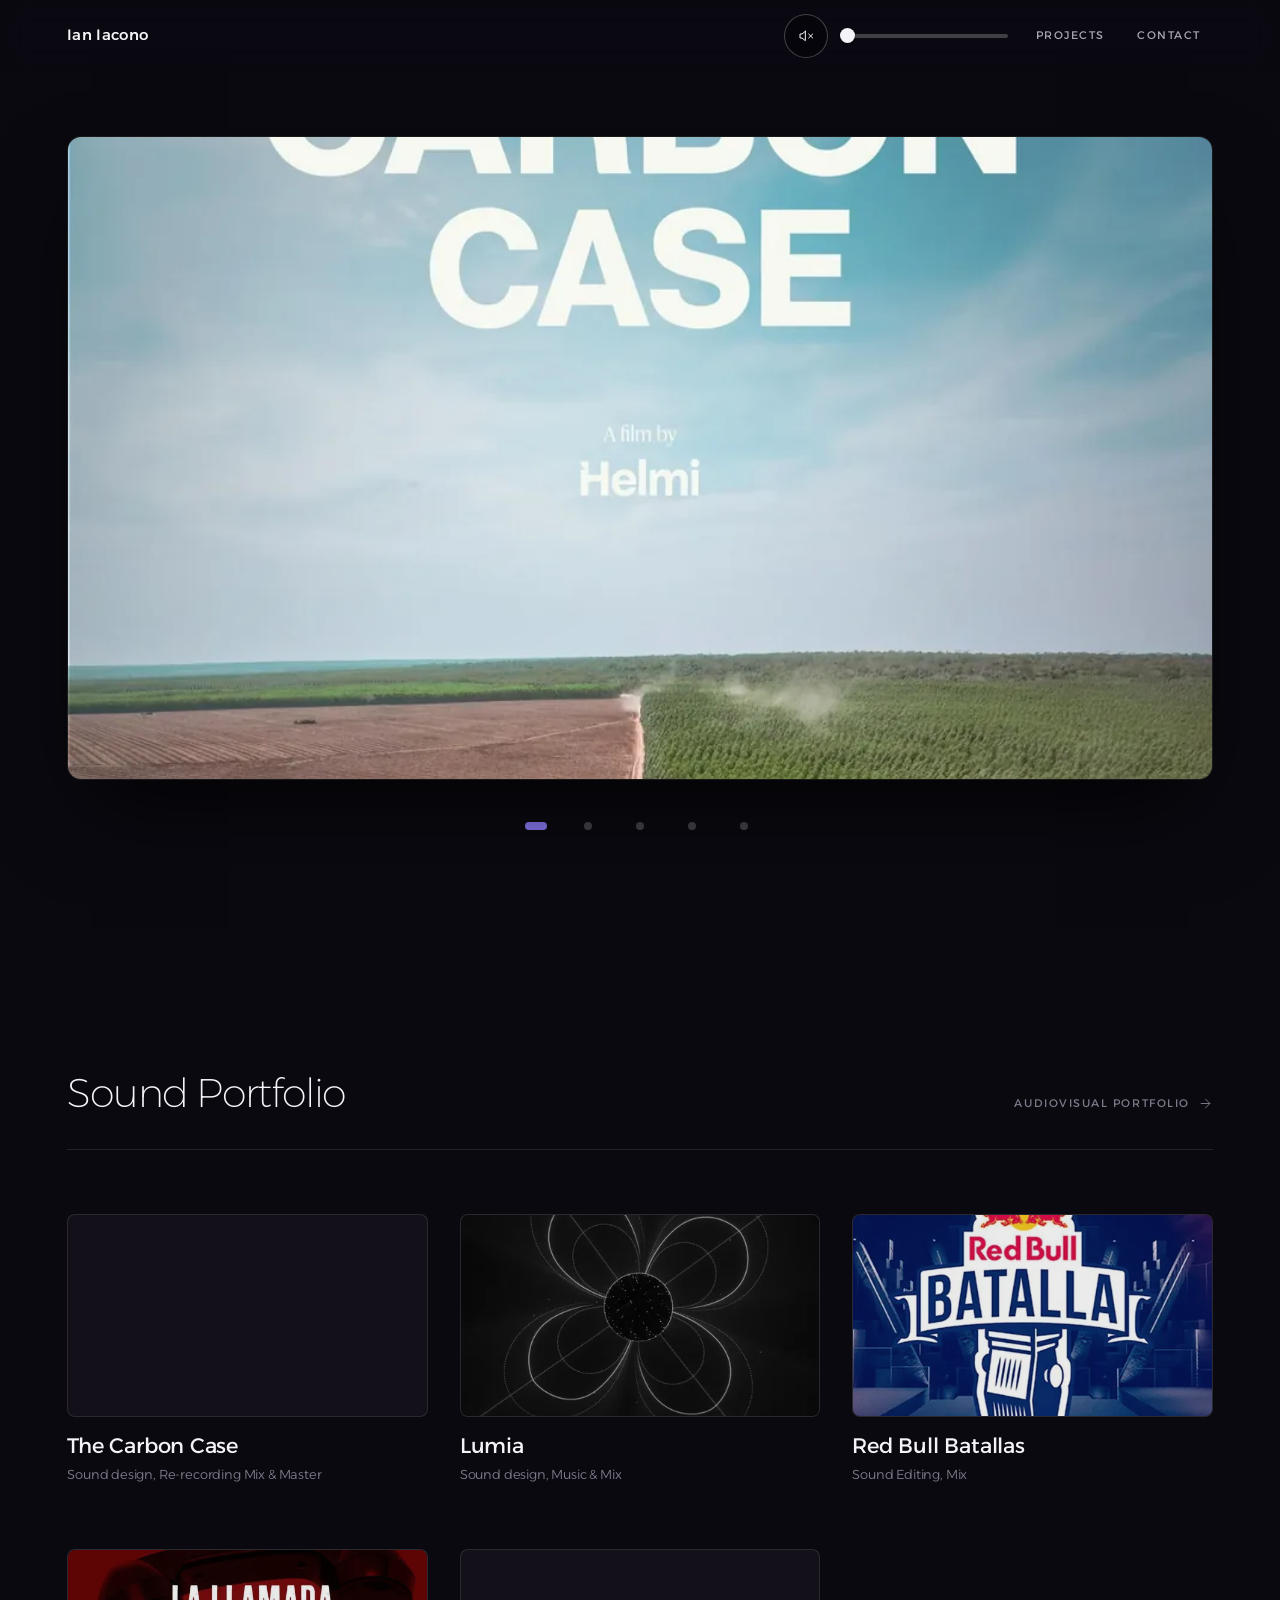
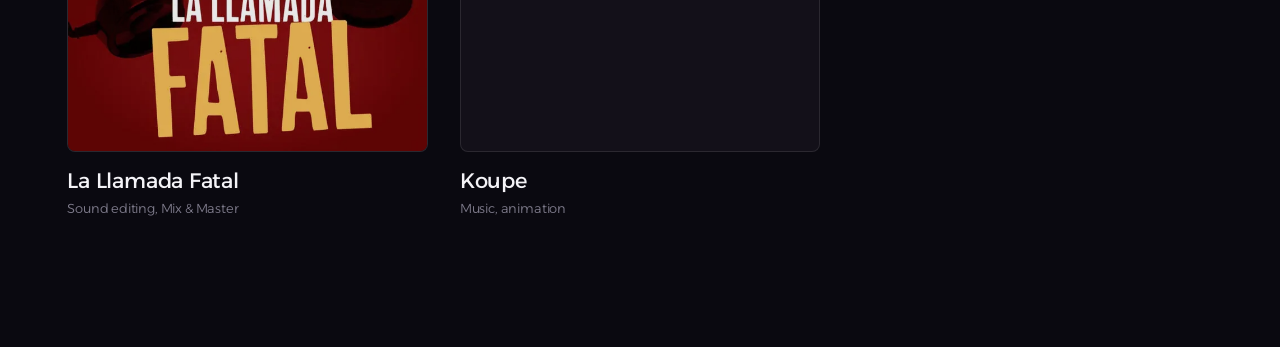
==== commit 0558f116: "Restaura el hero en Version A, unifica tiles y agrega boton Next - Vuelve a mostrar el reel con fond" ====
--- a/b/index.html
+++ b/b/index.html
@@ -46,10 +46,8 @@
   <!-- Las tipografias estan en este mismo sitio: no dependemos de nadie -->
   <link rel="preload" href="/assets/fonts/alexandria-latin.woff2" as="font" type="font/woff2" crossorigin>
 
-  <!-- La primera imagen de la pagina se pide con prioridad. En la Version A
-       se le pasan las mismas variantes que al <img> real (imagesrcset/
-       imagesizes), para que el navegador precargue la MISMA que despues va
-       a usar, y no dos versiones distintas de la misma foto. -->
+  <!-- El poster del reel (Version A) o del carrusel (Version B) se pide con
+       prioridad: es lo primero grande que se ve. -->
   <link rel="preload" href="/assets/img/the-carbon-case-960.webp" as="image" fetchpriority="high">
 
   <link rel="stylesheet" href="/css/style.css">
@@ -228,10 +226,7 @@
         <div class="grid">
         <article class="tile reveal" data-delay="0">
           <a class="tile__link" href="#thecarboncase" aria-label="Ver proyecto: The Carbon Case — Sound design, Re-recording Mix &amp; Master">
-            <span class="aura" aria-hidden="true">
-                <video class="aura__video" data-src="/assets/video/reel.mp4" muted loop playsinline preload="none" tabindex="-1"></video>
-              </span>
-            <div class="tile__media" style="aspect-ratio:1600/1531">
+            <div class="tile__media">
               <img class="tile__poster" src="/assets/img/the-carbon-case-960.webp"
                    srcset="/assets/img/the-carbon-case-480.webp 480w, /assets/img/the-carbon-case-960.webp 960w"
                    sizes="(max-width: 640px) calc(100vw - 2.5rem), (max-width: 900px) 45vw, 30vw"
@@ -250,10 +245,7 @@
         </article>
         <article class="tile reveal" data-delay="1">
           <a class="tile__link" href="#lumia" aria-label="Ver proyecto: Lumia — Sound design, Music &amp; Mix">
-            <span class="aura" aria-hidden="true">
-                <video class="aura__video" data-src="/assets/video/reel.mp4" muted loop playsinline preload="none" tabindex="-1"></video>
-              </span>
-            <div class="tile__media" style="aspect-ratio:1253/1045">
+            <div class="tile__media">
               <img class="tile__poster" src="/assets/img/lumia-960.webp"
                    srcset="/assets/img/lumia-480.webp 480w, /assets/img/lumia-960.webp 960w"
                    sizes="(max-width: 640px) calc(100vw - 2.5rem), (max-width: 900px) 45vw, 30vw"
@@ -272,10 +264,7 @@
         </article>
         <article class="tile reveal" data-delay="2">
           <a class="tile__link" href="#redbull" aria-label="Ver proyecto: Red Bull Batallas — Sound Editing, Mix">
-            <span class="aura" aria-hidden="true">
-                <video class="aura__video" data-src="/assets/video/reel.mp4" muted loop playsinline preload="none" tabindex="-1"></video>
-              </span>
-            <div class="tile__media" style="aspect-ratio:1125/1013">
+            <div class="tile__media">
               <img class="tile__poster" src="/assets/img/red-bull-batallas-960.webp"
                    srcset="/assets/img/red-bull-batallas-480.webp 480w, /assets/img/red-bull-batallas-960.webp 960w"
                    sizes="(max-width: 640px) calc(100vw - 2.5rem), (max-width: 900px) 45vw, 30vw"
@@ -294,10 +283,7 @@
         </article>
         <article class="tile reveal" data-delay="0">
           <a class="tile__link" href="#lallamada" aria-label="Ver proyecto: La Llamada Fatal — Sound editing, Mix &amp; Master">
-            <span class="aura" aria-hidden="true">
-                <video class="aura__video" data-src="/assets/video/reel.mp4" muted loop playsinline preload="none" tabindex="-1"></video>
-              </span>
-            <div class="tile__media" style="aspect-ratio:640/640">
+            <div class="tile__media">
               <img class="tile__poster" src="/assets/img/la-llamada-fatal-960.webp"
                    srcset="/assets/img/la-llamada-fatal-480.webp 480w, /assets/img/la-llamada-fatal-960.webp 960w"
                    sizes="(max-width: 640px) calc(100vw - 2.5rem), (max-width: 900px) 45vw, 30vw"
@@ -316,10 +302,7 @@
         </article>
         <article class="tile reveal" data-delay="1">
           <a class="tile__link" href="#koupe" aria-label="Ver proyecto: Koupe — Music, animation">
-            <span class="aura" aria-hidden="true">
-                <video class="aura__video" data-src="/assets/video/reel.mp4" muted loop playsinline preload="none" tabindex="-1"></video>
-              </span>
-            <div class="tile__media" style="aspect-ratio:958/1080">
+            <div class="tile__media">
               <img class="tile__poster" src="/assets/img/koupe-960.webp"
                    srcset="/assets/img/koupe-480.webp 480w, /assets/img/koupe-960.webp 960w"
                    sizes="(max-width: 640px) calc(100vw - 2.5rem), (max-width: 900px) 45vw, 30vw"
@@ -357,10 +340,7 @@
         <div class="grid">
         <article class="tile reveal" data-delay="0">
           <a class="tile__link" href="#faiketen" aria-label="Ver proyecto: Te Lo Aseguro | Analipsis — V">
-            <span class="aura" aria-hidden="true">
-                <video class="aura__video" data-src="/assets/video/reel.mp4" muted loop playsinline preload="none" tabindex="-1"></video>
-              </span>
-            <div class="tile__media" style="aspect-ratio:983/593">
+            <div class="tile__media">
               <img class="tile__poster" src="/assets/img/te-lo-aseguro-960.webp"
                    srcset="/assets/img/te-lo-aseguro-480.webp 480w, /assets/img/te-lo-aseguro-960.webp 960w"
                    sizes="(max-width: 640px) calc(100vw - 2.5rem), (max-width: 900px) 45vw, 30vw"
@@ -379,10 +359,7 @@
         </article>
         <article class="tile reveal" data-delay="1">
           <a class="tile__link" href="#reports" aria-label="Ver proyecto: Rèport Travel Media — Sound editing">
-            <span class="aura" aria-hidden="true">
-                <video class="aura__video" data-src="/assets/video/reel.mp4" muted loop playsinline preload="none" tabindex="-1"></video>
-              </span>
-            <div class="tile__media" style="aspect-ratio:1252/1252">
+            <div class="tile__media">
               <img class="tile__poster" src="/assets/img/report-travel-media-960.webp"
                    srcset="/assets/img/report-travel-media-480.webp 480w, /assets/img/report-travel-media-960.webp 960w"
                    sizes="(max-width: 640px) calc(100vw - 2.5rem), (max-width: 900px) 45vw, 30vw"
@@ -401,10 +378,7 @@
         </article>
         <article class="tile reveal" data-delay="2">
           <a class="tile__link" href="#ddp" aria-label="Ver proyecto: Detras del Puesto — Music, logo animation &amp; audio branding">
-            <span class="aura" aria-hidden="true">
-                <video class="aura__video" data-src="/assets/video/reel.mp4" muted loop playsinline preload="none" tabindex="-1"></video>
-              </span>
-            <div class="tile__media" style="aspect-ratio:822/640">
+            <div class="tile__media">
               <img class="tile__poster" src="/assets/img/detras-del-puesto-960.webp"
                    srcset="/assets/img/detras-del-puesto-480.webp 480w, /assets/img/detras-del-puesto-960.webp 960w"
                    sizes="(max-width: 640px) calc(100vw - 2.5rem), (max-width: 900px) 45vw, 30vw"
@@ -423,10 +397,7 @@
         </article>
         <article class="tile reveal" data-delay="0">
           <a class="tile__link" href="#reports" aria-label="Ver proyecto: Rèport Travel Media — Sound editing">
-            <span class="aura" aria-hidden="true">
-                <video class="aura__video" data-src="/assets/video/reel.mp4" muted loop playsinline preload="none" tabindex="-1"></video>
-              </span>
-            <div class="tile__media" style="aspect-ratio:1023/1027">
+            <div class="tile__media">
               <img class="tile__poster" src="/assets/img/report-travel-media-2-960.webp"
                    srcset="/assets/img/report-travel-media-2-480.webp 480w, /assets/img/report-travel-media-2-960.webp 960w"
                    sizes="(max-width: 640px) calc(100vw - 2.5rem), (max-width: 900px) 45vw, 30vw"
@@ -445,10 +416,7 @@
         </article>
         <article class="tile reveal" data-delay="1">
           <a class="tile__link" href="#ddp" aria-label="Ver proyecto: Detras del Puesto — Music, logo animation &amp; audio branding">
-            <span class="aura" aria-hidden="true">
-                <video class="aura__video" data-src="/assets/video/reel.mp4" muted loop playsinline preload="none" tabindex="-1"></video>
-              </span>
-            <div class="tile__media" style="aspect-ratio:822/640">
+            <div class="tile__media">
               <img class="tile__poster" src="/assets/img/detras-del-puesto-2-960.webp"
                    srcset="/assets/img/detras-del-puesto-2-480.webp 480w, /assets/img/detras-del-puesto-2-960.webp 960w"
                    sizes="(max-width: 640px) calc(100vw - 2.5rem), (max-width: 900px) 45vw, 30vw"
@@ -503,8 +471,13 @@
 
           <div class="project__actions">
             <!-- Vuelve directo a la grilla de proyectos, sin pasar por el
-                 carrusel/reel de arriba. -->
+                 reel/carrusel de arriba. -->
             <a class="btn" href="#projects"><svg viewBox="0 0 24 24" fill="none" stroke="currentColor" stroke-width="1.5" stroke-linecap="round" stroke-linejoin="round" aria-hidden="true"><path d="M19 12H5M12 19l-7-7 7-7"/></svg><span>Back</span></a>
+            <!-- Lleva al siguiente proyecto de la lista (el ultimo vuelve
+                 al primero). -->
+            <a class="btn" href="#lumia">
+              <span>Next</span><svg viewBox="0 0 24 24" fill="none" stroke="currentColor" stroke-width="1.6" stroke-linecap="round" stroke-linejoin="round" aria-hidden="true"><path d="M9 6l6 6-6 6"/></svg>
+            </a>
           </div>
         </div>
 
@@ -547,8 +520,13 @@
 
           <div class="project__actions">
             <!-- Vuelve directo a la grilla de proyectos, sin pasar por el
-                 carrusel/reel de arriba. -->
+                 reel/carrusel de arriba. -->
             <a class="btn" href="#projects"><svg viewBox="0 0 24 24" fill="none" stroke="currentColor" stroke-width="1.5" stroke-linecap="round" stroke-linejoin="round" aria-hidden="true"><path d="M19 12H5M12 19l-7-7 7-7"/></svg><span>Back</span></a>
+            <!-- Lleva al siguiente proyecto de la lista (el ultimo vuelve
+                 al primero). -->
+            <a class="btn" href="#redbull">
+              <span>Next</span><svg viewBox="0 0 24 24" fill="none" stroke="currentColor" stroke-width="1.6" stroke-linecap="round" stroke-linejoin="round" aria-hidden="true"><path d="M9 6l6 6-6 6"/></svg>
+            </a>
           </div>
         </div>
 
@@ -596,8 +574,13 @@
 
           <div class="project__actions">
             <!-- Vuelve directo a la grilla de proyectos, sin pasar por el
-                 carrusel/reel de arriba. -->
+                 reel/carrusel de arriba. -->
             <a class="btn" href="#projects"><svg viewBox="0 0 24 24" fill="none" stroke="currentColor" stroke-width="1.5" stroke-linecap="round" stroke-linejoin="round" aria-hidden="true"><path d="M19 12H5M12 19l-7-7 7-7"/></svg><span>Back</span></a>
+            <!-- Lleva al siguiente proyecto de la lista (el ultimo vuelve
+                 al primero). -->
+            <a class="btn" href="#lallamada">
+              <span>Next</span><svg viewBox="0 0 24 24" fill="none" stroke="currentColor" stroke-width="1.6" stroke-linecap="round" stroke-linejoin="round" aria-hidden="true"><path d="M9 6l6 6-6 6"/></svg>
+            </a>
           </div>
         </div>
 
@@ -643,8 +626,13 @@
 
           <div class="project__actions">
             <!-- Vuelve directo a la grilla de proyectos, sin pasar por el
-                 carrusel/reel de arriba. -->
+                 reel/carrusel de arriba. -->
             <a class="btn" href="#projects"><svg viewBox="0 0 24 24" fill="none" stroke="currentColor" stroke-width="1.5" stroke-linecap="round" stroke-linejoin="round" aria-hidden="true"><path d="M19 12H5M12 19l-7-7 7-7"/></svg><span>Back</span></a>
+            <!-- Lleva al siguiente proyecto de la lista (el ultimo vuelve
+                 al primero). -->
+            <a class="btn" href="#ddp">
+              <span>Next</span><svg viewBox="0 0 24 24" fill="none" stroke="currentColor" stroke-width="1.6" stroke-linecap="round" stroke-linejoin="round" aria-hidden="true"><path d="M9 6l6 6-6 6"/></svg>
+            </a>
           </div>
         </div>
 
@@ -678,8 +666,13 @@
 
           <div class="project__actions">
             <!-- Vuelve directo a la grilla de proyectos, sin pasar por el
-                 carrusel/reel de arriba. -->
+                 reel/carrusel de arriba. -->
             <a class="btn" href="#projects"><svg viewBox="0 0 24 24" fill="none" stroke="currentColor" stroke-width="1.5" stroke-linecap="round" stroke-linejoin="round" aria-hidden="true"><path d="M19 12H5M12 19l-7-7 7-7"/></svg><span>Back</span></a>
+            <!-- Lleva al siguiente proyecto de la lista (el ultimo vuelve
+                 al primero). -->
+            <a class="btn" href="#faiketen">
+              <span>Next</span><svg viewBox="0 0 24 24" fill="none" stroke="currentColor" stroke-width="1.6" stroke-linecap="round" stroke-linejoin="round" aria-hidden="true"><path d="M9 6l6 6-6 6"/></svg>
+            </a>
           </div>
         </div>
 
@@ -716,8 +709,13 @@
 
           <div class="project__actions">
             <!-- Vuelve directo a la grilla de proyectos, sin pasar por el
-                 carrusel/reel de arriba. -->
+                 reel/carrusel de arriba. -->
             <a class="btn" href="#projects"><svg viewBox="0 0 24 24" fill="none" stroke="currentColor" stroke-width="1.5" stroke-linecap="round" stroke-linejoin="round" aria-hidden="true"><path d="M19 12H5M12 19l-7-7 7-7"/></svg><span>Back</span></a>
+            <!-- Lleva al siguiente proyecto de la lista (el ultimo vuelve
+                 al primero). -->
+            <a class="btn" href="#reports">
+              <span>Next</span><svg viewBox="0 0 24 24" fill="none" stroke="currentColor" stroke-width="1.6" stroke-linecap="round" stroke-linejoin="round" aria-hidden="true"><path d="M9 6l6 6-6 6"/></svg>
+            </a>
           </div>
         </div>
 
@@ -759,8 +757,13 @@
 
           <div class="project__actions">
             <!-- Vuelve directo a la grilla de proyectos, sin pasar por el
-                 carrusel/reel de arriba. -->
+                 reel/carrusel de arriba. -->
             <a class="btn" href="#projects"><svg viewBox="0 0 24 24" fill="none" stroke="currentColor" stroke-width="1.5" stroke-linecap="round" stroke-linejoin="round" aria-hidden="true"><path d="M19 12H5M12 19l-7-7 7-7"/></svg><span>Back</span></a>
+            <!-- Lleva al siguiente proyecto de la lista (el ultimo vuelve
+                 al primero). -->
+            <a class="btn" href="#koupe">
+              <span>Next</span><svg viewBox="0 0 24 24" fill="none" stroke="currentColor" stroke-width="1.6" stroke-linecap="round" stroke-linejoin="round" aria-hidden="true"><path d="M9 6l6 6-6 6"/></svg>
+            </a>
           </div>
         </div>
 
@@ -802,8 +805,13 @@
 
           <div class="project__actions">
             <!-- Vuelve directo a la grilla de proyectos, sin pasar por el
-                 carrusel/reel de arriba. -->
+                 reel/carrusel de arriba. -->
             <a class="btn" href="#projects"><svg viewBox="0 0 24 24" fill="none" stroke="currentColor" stroke-width="1.5" stroke-linecap="round" stroke-linejoin="round" aria-hidden="true"><path d="M19 12H5M12 19l-7-7 7-7"/></svg><span>Back</span></a>
+            <!-- Lleva al siguiente proyecto de la lista (el ultimo vuelve
+                 al primero). -->
+            <a class="btn" href="#section12">
+              <span>Next</span><svg viewBox="0 0 24 24" fill="none" stroke="currentColor" stroke-width="1.6" stroke-linecap="round" stroke-linejoin="round" aria-hidden="true"><path d="M9 6l6 6-6 6"/></svg>
+            </a>
           </div>
         </div>
 
@@ -845,8 +853,13 @@
 
           <div class="project__actions">
             <!-- Vuelve directo a la grilla de proyectos, sin pasar por el
-                 carrusel/reel de arriba. -->
+                 reel/carrusel de arriba. -->
             <a class="btn" href="#projects"><svg viewBox="0 0 24 24" fill="none" stroke="currentColor" stroke-width="1.5" stroke-linecap="round" stroke-linejoin="round" aria-hidden="true"><path d="M19 12H5M12 19l-7-7 7-7"/></svg><span>Back</span></a>
+            <!-- Lleva al siguiente proyecto de la lista (el ultimo vuelve
+                 al primero). -->
+            <a class="btn" href="#thecarboncase">
+              <span>Next</span><svg viewBox="0 0 24 24" fill="none" stroke="currentColor" stroke-width="1.6" stroke-linecap="round" stroke-linejoin="round" aria-hidden="true"><path d="M9 6l6 6-6 6"/></svg>
+            </a>
           </div>
         </div>
 
--- a/css/style.css
+++ b/css/style.css
@@ -9,16 +9,17 @@
    04. Layout y utilidades
    05. Navegacion + control global de sonido
    06. Paginas (el router muestra una a la vez)
-   07. Fondo reactivo (aura): el mismo video, agrandado y borroso
-   08. Tarjetas de proyecto (tiles): la grilla de ambas versiones
-   09. Selector Sound / Audiovisual (solo Version A)
-   10. Encabezado de seccion (solo Version B)
-   11. Carrusel del inicio (solo Version B)
-   12. Pagina de proyecto
-   13. Botones y links
-   14. Reproductor de video (controles compartidos)
-   15. Animaciones de entrada
-   16. Responsive
+   07. Hero / reel (solo Version A)
+   08. Fondo reactivo (aura): el mismo video, agrandado y borroso
+   09. Tarjetas de proyecto (tiles): la grilla de ambas versiones
+   10. Selector Sound / Audiovisual (solo Version A)
+   11. Encabezado de seccion (solo Version B)
+   12. Carrusel del inicio (solo Version B)
+   13. Pagina de proyecto
+   14. Botones y links
+   15. Reproductor de video (controles compartidos)
+   16. Animaciones de entrada
+   17. Responsive
    ========================================================================== */
 
 
@@ -499,7 +500,8 @@
   padding-bottom: var(--sp-10);
 }
 
-/* Cuando el bloque viene justo despues del carrusel, la barra ya no lo tapa */
+/* Cuando el bloque viene justo despues del reel o del carrusel, la barra
+   fija ya no lo tapa, asi que hace falta menos aire arriba. */
 .page__body--after-hero { padding-top: var(--sp-9); }
 
 /* Encabezado de pagina interna: etiqueta + titulo grande */
@@ -507,7 +509,112 @@
 
 
 /* ==========================================================================
-   07. FONDO REACTIVO (AURA)
+   07. HERO / REEL  (solo Version A)
+   El video principal, con una copia borrosa de fondo llenando la pantalla.
+   Al final se disuelve en el fondo de la pagina en vez de cortar en seco.
+   ========================================================================== */
+
+.hero {
+  position: relative;
+  width: 100%;
+  min-height: 100svh;
+  display: flex;
+  align-items: center;
+  justify-content: center;
+  background: #000;
+  overflow: hidden;
+  isolation: isolate;
+}
+
+/* Capa de fondo: el mismo video, escalado y desenfocado */
+.hero__bg {
+  position: absolute;
+  inset: 0;
+  z-index: -2;
+  overflow: hidden;
+  pointer-events: none;
+  background: #000;
+}
+.hero__bg video,
+.hero__bg img {
+  position: absolute;
+  top: 50%;
+  left: 50%;
+  width: 128%;
+  height: 128%;
+  transform: translate(-50%, -50%);
+  object-fit: cover;
+  filter: blur(56px) brightness(.42) saturate(1.5);
+}
+
+/* Vineta: oscurece los bordes para que el video central resalte */
+.hero__bg::after {
+  content: "";
+  position: absolute;
+  inset: 0;
+  background:
+    radial-gradient(120% 90% at 50% 45%, transparent 30%, rgba(0,0,0,.55) 100%),
+    linear-gradient(to bottom, rgba(0,0,0,.5), transparent 22%, transparent 68%, var(--c-bg) 100%);
+}
+
+/* Se disuelve en el fondo de la pagina: sin esto, el final del hero se veria
+   como un corte duro contra la grilla de abajo. */
+.hero::after {
+  content: "";
+  position: absolute;
+  inset: auto 0 0 0;
+  z-index: 2;
+  height: clamp(5rem, 20vh, 11rem);
+  background: linear-gradient(to bottom, transparent, var(--c-bg));
+  pointer-events: none;
+}
+
+.hero__frame {
+  position: relative;
+  z-index: 1;
+  width: min(94vw, calc((100svh - var(--nav-h) - var(--sp-8)) * 16 / 9));
+  aspect-ratio: 16 / 9;
+  box-shadow: var(--sh-3);
+  border-radius: var(--r-sm);
+  overflow: hidden;
+  background: #000;
+}
+.hero__frame > iframe,
+.hero__frame > video {
+  width: 100%;
+  height: 100%;
+  border: 0;
+  object-fit: cover;
+}
+
+/* "See Projects": solo tiene sentido en celular, donde no se ve la grilla
+   de entrada. En desktop la grilla ya asoma debajo del reel, asi que se
+   oculta (ver seccion 17, responsive). */
+.hero__scroll {
+  position: absolute;
+  bottom: var(--sp-5);
+  left: 50%;
+  transform: translateX(-50%);
+  z-index: 3;
+  display: inline-flex;
+  flex-direction: column;
+  align-items: center;
+  gap: var(--sp-2);
+  min-height: var(--tap);
+  padding: var(--sp-2) var(--sp-4);
+  color: var(--c-text-muted);
+  text-decoration: none;
+  font-size: var(--fs-2xs);
+  letter-spacing: var(--ls-wide);
+  text-transform: uppercase;
+  transition: color var(--dur) var(--ease);
+}
+.hero__scroll:hover { color: var(--c-text); }
+.hero__scroll svg { width: 14px; height: 14px; }
+
+
+/* ==========================================================================
+   08. FONDO REACTIVO (AURA)
    El mismo video del proyecto, agrandado y desenfocado detras del contenido.
    Se usa en cada tarjeta de las grillas y en cada diapositiva del carrusel.
    En reposo es invisible; se enciende cuando ese proyecto entra en foco
@@ -538,21 +645,19 @@
   filter: blur(48px) brightness(.58) saturate(1.6);
 }
 
-.tile__link:hover .aura,
-.tile__link:focus-visible .aura,
-.tile__link.is-playing .aura,
 .carousel__slide.is-active .aura {
   opacity: .95;
 }
 
 
 /* ==========================================================================
-   08. TARJETAS DE PROYECTO (TILES)
-   La grilla usa columnas al estilo mosaico: cada tarjeta conserva la
-   proporcion real de su imagen (nada de recortes ni bordes borrosos de
-   relleno), asi que las columnas absorben las alturas distintas sin dejar
-   huecos raros. Al pasar el mouse o enfocar con el teclado, el video del
-   proyecto reemplaza la portada y arranca, con su aura prendiendose atras.
+   09. TARJETAS DE PROYECTO (TILES)
+   Todas las tarjetas de una grilla comparten el mismo tamano (16:9): la
+   imagen se recorta con object-fit para llenar el recuadro entero, sin
+   bordes borrosos de relleno. Al pasar el mouse o enfocar con el teclado,
+   el video del proyecto reemplaza la portada y arranca, con un resplandor
+   blanco suave — a proposito no se usa el fondo con video (la "aura") aca,
+   para que el brillo de una tarjeta no se meta con las de al lado.
    ========================================================================== */
 
 .grid {
@@ -575,6 +680,7 @@
 
 .tile__media {
   position: relative;
+  aspect-ratio: 16 / 9;
   overflow: hidden;
   border-radius: var(--r-md);
   background: var(--c-bg-raised);
@@ -603,11 +709,15 @@
 .tile__link.is-playing .tile__video  { opacity: 1; }
 .tile__link.is-playing .tile__poster { opacity: 0; }
 
+/* Resplandor blanco, contenido dentro del propio recuadro (no se agranda
+   hacia afuera), para que nunca toque a la tarjeta de al lado. */
 .tile__link:hover .tile__media,
 .tile__link:focus-visible .tile__media {
   transform: translateY(-4px);
-  border-color: var(--c-line-strong);
-  box-shadow: var(--sh-2);
+  border-color: rgba(255,255,255,.5);
+  box-shadow: 0 0 0 1px rgba(255,255,255,.12),
+              0 18px 40px -12px rgba(0,0,0,.6),
+              0 0 32px -4px rgba(255,255,255,.22);
 }
 .tile__link:hover .tile__poster,
 .tile__link:focus-visible .tile__poster { filter: saturate(1) brightness(1); }
@@ -660,7 +770,7 @@
 
 
 /* ==========================================================================
-   09. SELECTOR SOUND / AUDIOVISUAL  (solo Version A)
+   10. SELECTOR SOUND / AUDIOVISUAL  (solo Version A)
    Dos botones: alternan que grilla se ve, sin cambiar de pagina.
    ========================================================================== */
 
@@ -701,7 +811,7 @@
 
 
 /* ==========================================================================
-   10. ENCABEZADO DE SECCION  (solo Version B)
+   11. ENCABEZADO DE SECCION  (solo Version B)
    El titulo de la parte que estas viendo, y a la derecha el link a la otra
    pagina (Sound / Audiovisual siguen siendo dos paginas en esta version).
    ========================================================================== */
@@ -749,7 +859,7 @@
 
 
 /* ==========================================================================
-   11. CARRUSEL DEL INICIO  (solo Version B)
+   12. CARRUSEL DEL INICIO  (solo Version B)
    Reemplaza al reel unico: se puede ir pasando de proyecto en proyecto con
    las flechas o los puntos de abajo. Cada diapositiva tiene su propia aura
    sincronizada. A los pocos segundos aparece "Ver mas", que lleva a la
@@ -888,7 +998,7 @@
 
 
 /* ==========================================================================
-   12. PAGINA DE PROYECTO
+   13. PAGINA DE PROYECTO
    Dos columnas: el material (video/audio) a la izquierda, el texto a la derecha.
    ========================================================================== */
 
@@ -974,16 +1084,19 @@
   background: var(--c-line-strong);
 }
 
+/* Back a la izquierda, Next a la derecha (misma altura) */
 .project__actions {
   margin-top: var(--sp-8);
   display: flex;
+  align-items: center;
+  justify-content: space-between;
   gap: var(--sp-3);
   flex-wrap: wrap;
 }
 
 
 /* ==========================================================================
-   13. BOTONES Y LINKS
+   14. BOTONES Y LINKS
    ========================================================================== */
 
 .btn {
@@ -1040,7 +1153,7 @@
 
 
 /* ==========================================================================
-   14. REPRODUCTOR DE VIDEO — controles compartidos
+   15. REPRODUCTOR DE VIDEO — controles compartidos
    Los usa el carrusel de la Version B. Play/pausa es el unico control que
    arranca o frena la reproduccion; el sonido lo maneja siempre el control
    del header.
@@ -1159,7 +1272,7 @@
 
 
 /* ==========================================================================
-   15. ANIMACIONES DE ENTRADA
+   16. ANIMACIONES DE ENTRADA
    Aparecen suavemente al hacer scroll. Se apagan solas si la persona pidio
    "menos movimiento" en la configuracion de su sistema.
    ========================================================================== */
@@ -1197,7 +1310,7 @@
 
 
 /* ==========================================================================
-   16. RESPONSIVE
+   17. RESPONSIVE
    Se diseno primero para celular; aca se ajusta lo que hace falta.
    ========================================================================== */
 
@@ -1217,6 +1330,9 @@
   :root { --nav-h: 4rem; }
 
   .grid { grid-template-columns: minmax(0, 1fr); gap: var(--sp-7); }
+
+  .hero__frame { width: 100%; border-radius: 0; }
+  .hero { min-height: 100svh; }
 
   .carousel__frame { border-radius: var(--r-md); max-height: none; }
   .carousel__more span { display: none; }   /* queda solo la flecha: no entra el texto */
@@ -1246,6 +1362,12 @@
   :root { --maxw: 84rem; }
 }
 
+/* --- "See Projects" es solo para celular: en desktop la grilla ya se ve
+   asomando debajo del reel, asi que el cartel sobra. --- */
+@media (min-width: 641px) {
+  .hero__scroll { display: none; }
+}
+
 /* --- Impresion: que se pueda imprimir sin desperdiciar tinta --- */
 @media print {
   .nav, .player__controls, .carousel__nav, .carousel__dots { display: none !important; }
